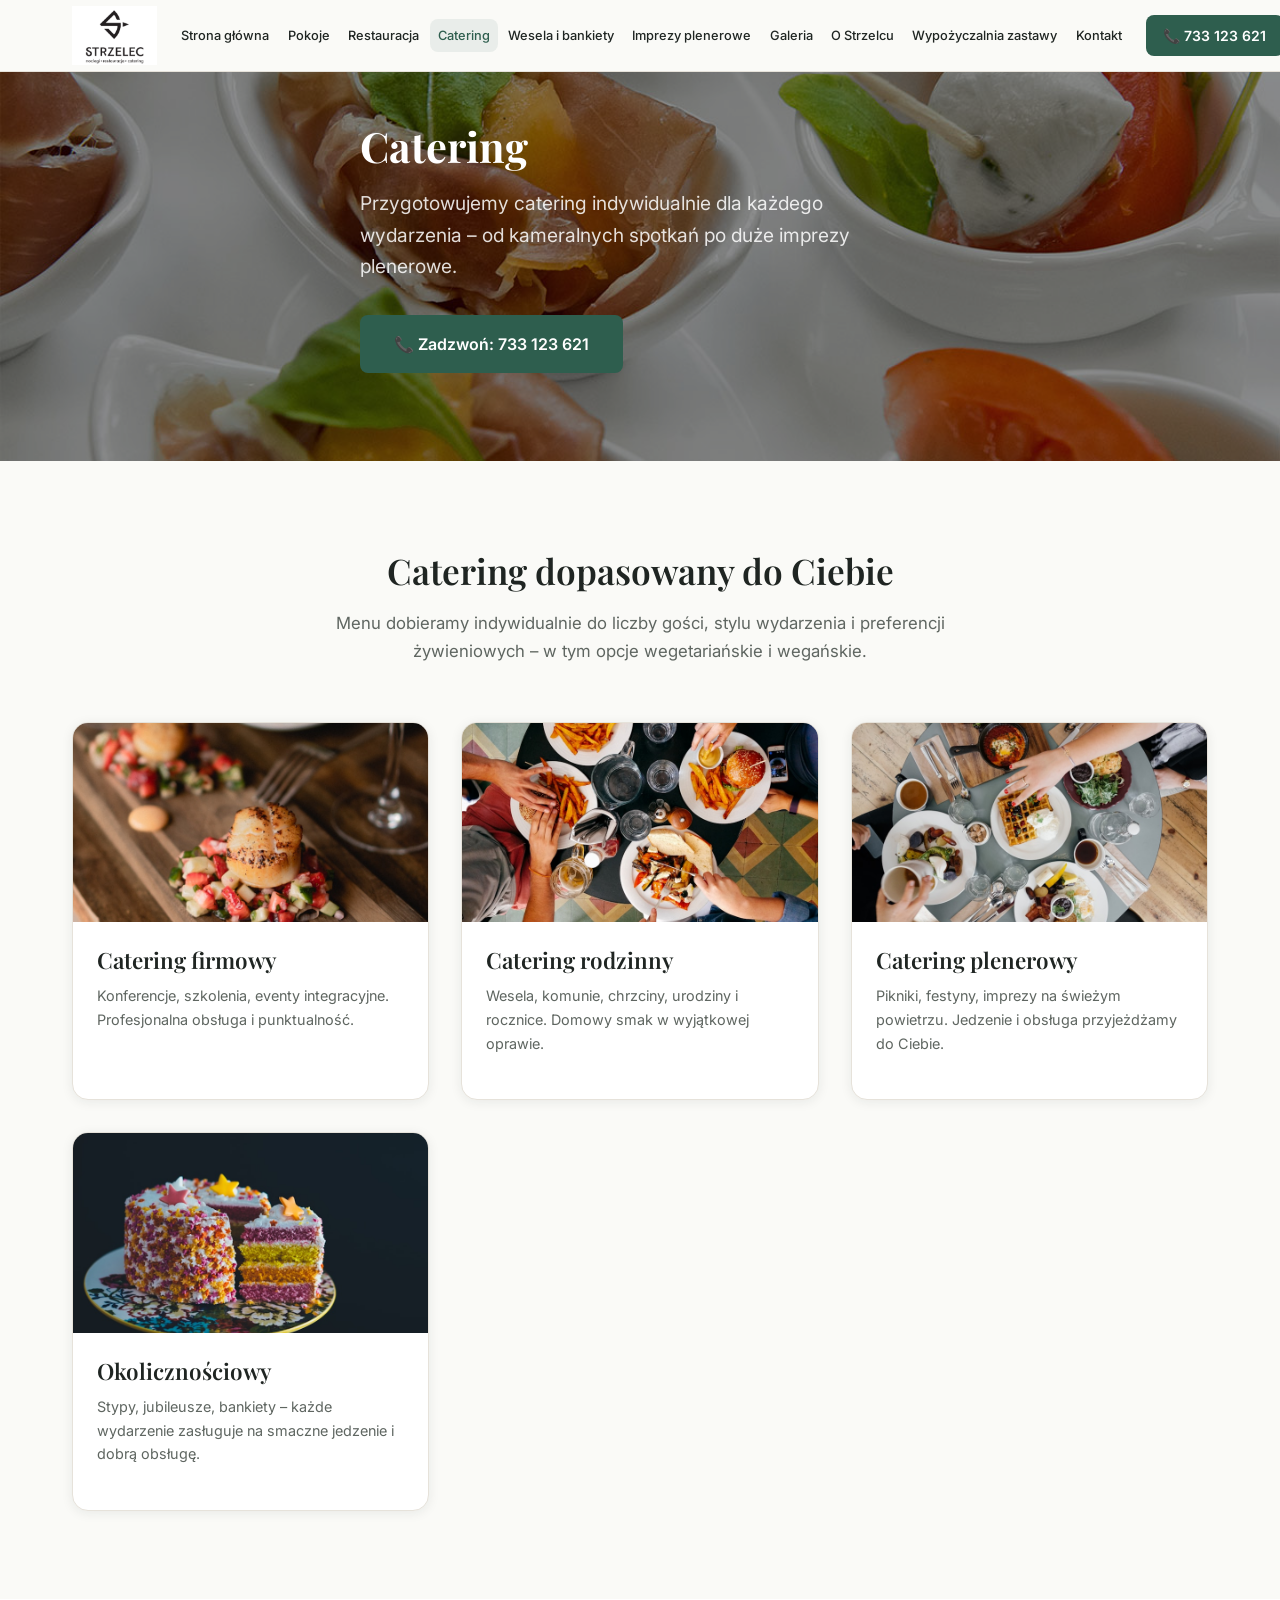
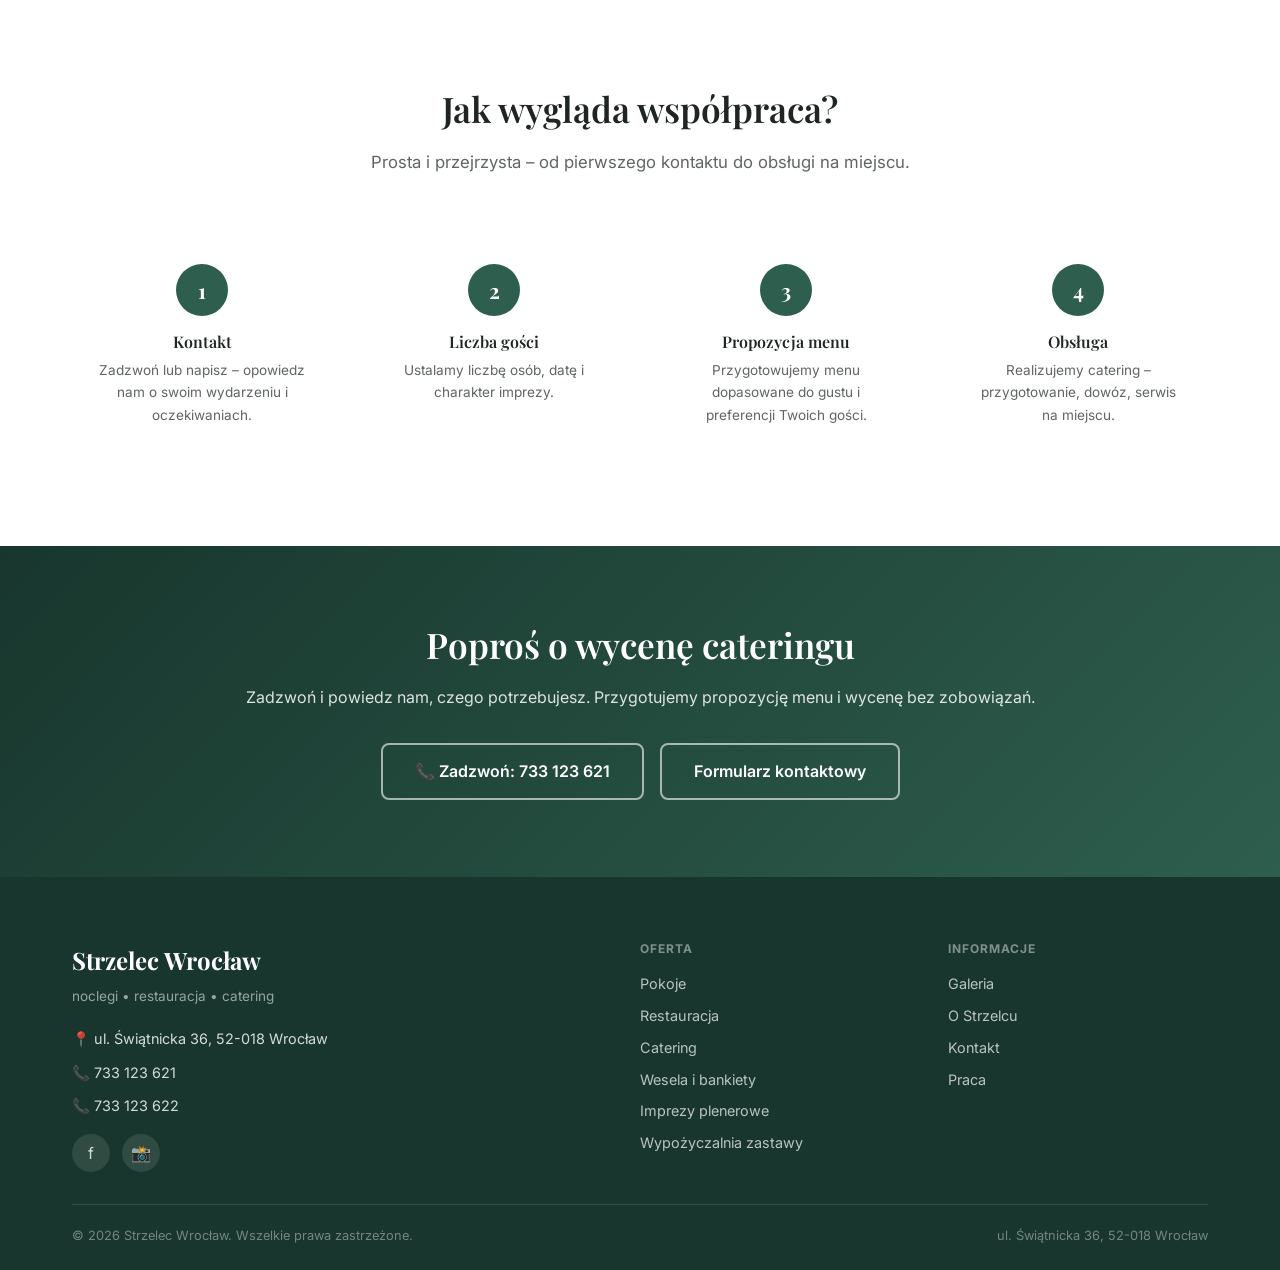
==== catering.html @ 2d3f57ff "Poprawki UI: nawigacja, mapa, treść - Dodano zakładkę Wypożyczalnia zastawy do nawigacji (desktop + " ====
<!DOCTYPE html>
<html lang="pl">
<head>
  <meta charset="UTF-8">
  <meta name="viewport" content="width=device-width, initial-scale=1.0">
  <title>Catering Wrocław | Strzelec</title>
  <meta name="description" content="Catering Strzelec Wrocław – indywidualne menu dla firm, rodzin, wesel, komunii i imprez plenerowych. Opcje wegetariańskie. Zadzwoń i poproś o wycenę.">
  <!-- <link rel="canonical" href="https://strzelecwroclaw.pl/catering.html"> -->
  <meta property="og:title" content="Catering Wrocław | Strzelec">
  <meta property="og:description" content="Catering dopasowany do Twojego wydarzenia. Firmy, rodziny, wesela, imprezy plenerowe. Strzelec Wrocław.">
  <meta property="og:image" content="assets/img/catering/catering-glowny.jpg">
  <meta property="og:type" content="website">
  <link rel="stylesheet" href="assets/css/style.css">
</head>
<body>
  <a class="skip-link" href="#main-content">Przejdź do treści</a>

  <!-- HEADER START -->
  <header class="site-header">
    <div class="header-inner">
      <a href="index.html" class="header-logo" aria-label="Strzelec Wrocław – strona główna"><img src="assets/img/logo.png" class="logo-img" alt="Logo Strzelec Wrocław" width="48" height="34"></a>
      <nav class="site-nav" aria-label="Główna nawigacja">
        <a href="index.html">Strona główna</a>
        <a href="pokoje.html">Pokoje</a>
        <a href="restauracja.html">Restauracja</a>
        <a href="catering.html">Catering</a>
        <a href="wesela-i-bankiety.html">Wesela i bankiety</a>
        <a href="imprezy-plenerowe.html">Imprezy plenerowe</a>
        <a href="galeria.html">Galeria</a>
        <a href="o-strzelcu.html">O Strzelcu</a>
        <a href="zastawa.html">Wypożyczalnia zastawy</a>
        <a href="kontakt.html">Kontakt</a>
      </nav>
      <a href="tel:+48733123621" class="header-cta desktop-only" aria-label="Zadzwoń pod numer 733 123 621">📞 733 123 621</a>
      <button class="hamburger" aria-expanded="false" aria-label="Otwórz menu" aria-controls="mobile-nav">
        <span></span><span></span><span></span>
      </button>
    </div>
  </header>
  <nav class="mobile-nav" id="mobile-nav" aria-label="Menu mobilne">
    <a href="index.html">Strona główna</a>
    <a href="pokoje.html">Pokoje</a>
    <a href="restauracja.html">Restauracja</a>
    <a href="catering.html">Catering</a>
    <a href="wesela-i-bankiety.html">Wesela i bankiety</a>
    <a href="imprezy-plenerowe.html">Imprezy plenerowe</a>
    <a href="galeria.html">Galeria</a>
    <a href="o-strzelcu.html">O Strzelcu</a>
    <a href="zastawa.html">Wypożyczalnia zastawy</a>
    <a href="kontakt.html">Kontakt</a>
    <a href="tel:+48733123621" class="header-cta">📞 Zadzwoń: 733 123 621</a>
  </nav>
  <!-- HEADER END -->

  <main id="main-content">

    <!-- HERO -->
    <section class="hero hero--sub" aria-label="Catering – baner">
      <div class="hero-bg" style="background-image:url('assets/img/catering/catering-glowny.jpg')" role="img" aria-label="Catering Strzelec Wrocław"></div>
      <div class="container">
        <div class="hero-content">
          <h1>Catering</h1>
          <p>Przygotowujemy catering indywidualnie dla każdego wydarzenia – od kameralnych spotkań po duże imprezy plenerowe.</p>
          <div class="hero-cta">
            <a href="tel:+48733123621" class="btn btn--primary btn--lg">📞 Zadzwoń: 733 123 621</a>
          </div>
        </div>
      </div>
    </section>

    <!-- OPIS -->
    <section class="section" aria-labelledby="catering-heading">
      <div class="container">
        <div class="section-header">
          <h2 id="catering-heading">Catering dopasowany do Ciebie</h2>
          <p>Menu dobieramy indywidualnie do liczby gości, stylu wydarzenia i preferencji żywieniowych – w tym opcje wegetariańskie i wegańskie.</p>
        </div>
        <div class="cards">
          <article class="card">
            <div class="card-img">
              <img src="assets/img/catering/catering-firmowy.jpg" alt="Catering firmowy Strzelec Wrocław" loading="lazy">
            </div>
            <div class="card-body">
              <h3>Catering firmowy</h3>
              <p>Konferencje, szkolenia, eventy integracyjne. Profesjonalna obsługa i punktualność.</p>
            </div>
          </article>
          <article class="card">
            <div class="card-img">
              <img src="assets/img/catering/catering-rodzinny.jpg" alt="Catering na przyjęcia rodzinne" loading="lazy">
            </div>
            <div class="card-body">
              <h3>Catering rodzinny</h3>
              <p>Wesela, komunie, chrzciny, urodziny i rocznice. Domowy smak w wyjątkowej oprawie.</p>
            </div>
          </article>
          <article class="card">
            <div class="card-img">
              <img src="assets/img/catering/catering-plenerowy.jpg" alt="Catering plenerowy Strzelec" loading="lazy">
            </div>
            <div class="card-body">
              <h3>Catering plenerowy</h3>
              <p>Pikniki, festyny, imprezy na świeżym powietrzu. Jedzenie i obsługa przyjeżdżamy do Ciebie.</p>
            </div>
          </article>
          <article class="card">
            <div class="card-img">
              <img src="assets/img/catering/catering-okolicznosciowy.jpg" alt="Catering okolicznościowy Strzelec" loading="lazy">
            </div>
            <div class="card-body">
              <h3>Okolicznościowy</h3>
              <p>Stypy, jubileusze, bankiety – każde wydarzenie zasługuje na smaczne jedzenie i dobrą obsługę.</p>
            </div>
          </article>
        </div>
      </div>
    </section>

    <!-- PROCES -->
    <section class="section section--alt" aria-labelledby="proces-heading">
      <div class="container">
        <div class="section-header">
          <h2 id="proces-heading">Jak wygląda współpraca?</h2>
          <p>Prosta i przejrzysta – od pierwszego kontaktu do obsługi na miejscu.</p>
        </div>
        <div class="steps">
          <div class="step">
            <div class="step-num" aria-hidden="true">1</div>
            <h3>Kontakt</h3>
            <p>Zadzwoń lub napisz – opowiedz nam o swoim wydarzeniu i oczekiwaniach.</p>
          </div>
          <div class="step">
            <div class="step-num" aria-hidden="true">2</div>
            <h3>Liczba gości</h3>
            <p>Ustalamy liczbę osób, datę i charakter imprezy.</p>
          </div>
          <div class="step">
            <div class="step-num" aria-hidden="true">3</div>
            <h3>Propozycja menu</h3>
            <p>Przygotowujemy menu dopasowane do gustu i preferencji Twoich gości.</p>
          </div>
          <div class="step">
            <div class="step-num" aria-hidden="true">4</div>
            <h3>Obsługa</h3>
            <p>Realizujemy catering – przygotowanie, dowóz, serwis na miejscu.</p>
          </div>
        </div>
      </div>
    </section>

    <!-- CTA -->
    <section class="cta-section" aria-labelledby="catering-cta-heading">
      <div class="container">
        <h2 id="catering-cta-heading">Poproś o wycenę cateringu</h2>
        <p>Zadzwoń i powiedz nam, czego potrzebujesz. Przygotujemy propozycję menu i wycenę bez zobowiązań.</p>
        <div class="cta-buttons">
          <a href="tel:+48733123621" class="btn btn--outline btn--lg">📞 Zadzwoń: 733 123 621</a>
          <a href="kontakt.html" class="btn btn--outline btn--lg">Formularz kontaktowy</a>
        </div>
      </div>
    </section>

  </main>

  <!-- FOOTER START -->
  <footer class="site-footer">
    <div class="container">
      <div class="footer-grid">
        <div class="footer-brand">
          <div class="footer-name">Strzelec Wrocław</div>
          <div class="footer-tagline">noclegi • restauracja • catering</div>
          <div class="footer-contact">
            <a href="https://www.google.com/maps/dir/?api=1&destination=ul.+%C5%9Awi%C4%85tnicka+36+Wroc%C5%82aw" target="_blank" rel="noopener">📍 ul. Świątnicka 36, 52-018 Wrocław</a>
            <a href="tel:+48733123621">📞 733 123 621</a>
            <a href="tel:+48733123622">📞 733 123 622</a>
          </div>
          <div class="footer-social">
            <a href="#" aria-label="Facebook Strzelec Wrocław" title="Facebook">f</a>
            <a href="#" aria-label="Instagram Strzelec Wrocław" title="Instagram">📸</a>
          </div>
        </div>
        <div class="footer-col">
          <h4>Oferta</h4>
          <nav class="footer-links" aria-label="Linki do podstron">
            <a href="pokoje.html">Pokoje</a>
            <a href="restauracja.html">Restauracja</a>
            <a href="catering.html">Catering</a>
            <a href="wesela-i-bankiety.html">Wesela i bankiety</a>
            <a href="imprezy-plenerowe.html">Imprezy plenerowe</a>
            <a href="zastawa.html">Wypożyczalnia zastawy</a>
          </nav>
        </div>
        <div class="footer-col">
          <h4>Informacje</h4>
          <nav class="footer-links" aria-label="Linki informacyjne">
            <a href="galeria.html">Galeria</a>
            <a href="o-strzelcu.html">O Strzelcu</a>
            <a href="kontakt.html">Kontakt</a>
            <a href="praca.html">Praca</a>
          </nav>
        </div>
      </div>
      <div class="footer-bottom">
        <span>© <span class="copyright-year">2026</span> Strzelec Wrocław. Wszelkie prawa zastrzeżone.</span>
        <span>ul. Świątnicka 36, 52-018 Wrocław</span>
      </div>
    </div>
  </footer>
  <!-- FOOTER END -->

  <script src="assets/js/main.js"></script>
</body>
</html>
---- assets/css/style.css ----
/* ==============================================
   Strzelec Wrocław – Główny arkusz stylów
   ============================================== */

/* --- Google Fonts --- */
@import url('https://fonts.googleapis.com/css2?family=Inter:wght@400;500;600;700&family=Playfair+Display:wght@400;600;700&display=swap');

/* --- Zmienne CSS (Design Tokens) --- */
:root {
  --color-bg:          #FAFAF7;
  --color-text:        #1F2522;
  --color-muted:       #5F6661;
  --color-accent:      #2E5E4E;
  --color-accent-dark: #18362D;
  --color-card:        #FFFFFF;
  --color-border:      #E6E2DA;
  --color-hero-overlay: rgba(18, 42, 33, 0.52);

  --font-body:    'Inter', system-ui, -apple-system, sans-serif;
  --font-display: 'Playfair Display', Georgia, serif;

  --radius:   8px;
  --radius-lg: 16px;
  --shadow:   0 2px 12px rgba(31, 37, 34, 0.08);
  --shadow-lg: 0 8px 32px rgba(31, 37, 34, 0.14);
  --transition: 0.22s ease;

  --header-h: 72px;
  --max-w:    1200px;
  --gap:      clamp(1rem, 3vw, 2rem);
}

/* --- Reset --- */
*, *::before, *::after { box-sizing: border-box; margin: 0; padding: 0; }
html { scroll-behavior: smooth; -webkit-text-size-adjust: 100%; }
body {
  font-family: var(--font-body);
  font-size: 1rem;
  line-height: 1.65;
  color: var(--color-text);
  background: var(--color-bg);
  min-height: 100vh;
}
img { max-width: 100%; height: auto; display: block; }
a { color: inherit; text-decoration: none; }
ul { list-style: none; }
button { font-family: inherit; cursor: pointer; }
input, textarea, select { font-family: inherit; }

/* --- Typografia --- */
h1, h2, h3, h4 {
  font-family: var(--font-display);
  line-height: 1.25;
  color: var(--color-text);
}
h1 { font-size: clamp(2rem, 5vw, 3.2rem); font-weight: 700; }
h2 { font-size: clamp(1.5rem, 3vw, 2.2rem); font-weight: 600; margin-bottom: 0.5em; }
h3 { font-size: clamp(1.1rem, 2vw, 1.4rem); font-weight: 600; }
p  { color: var(--color-muted); }
strong { color: var(--color-text); font-weight: 600; }

/* --- Layout helpers --- */
.container {
  max-width: var(--max-w);
  margin-inline: auto;
  padding-inline: clamp(1rem, 4vw, 2rem);
}
.section {
  padding-block: clamp(3rem, 7vw, 5.5rem);
}
.section--alt { background: var(--color-card); }

.section-header {
  text-align: center;
  max-width: 680px;
  margin-inline: auto;
  margin-bottom: clamp(2rem, 5vw, 3.5rem);
}
.section-header p { margin-top: 0.75rem; font-size: 1.05rem; }

/* --- Grid system --- */
.grid { display: grid; gap: var(--gap); }
.grid--2 { grid-template-columns: repeat(2, 1fr); }
.grid--3 { grid-template-columns: repeat(3, 1fr); }
.grid--4 { grid-template-columns: repeat(4, 1fr); }
.grid--auto { grid-template-columns: repeat(auto-fit, minmax(280px, 1fr)); }

/* ==============================================
   HEADER
   ============================================== */
/* HEADER START */
.site-header {
  position: sticky;
  top: 0;
  z-index: 1000;
  height: var(--header-h);
  background: rgba(250, 250, 247, 0.95);
  backdrop-filter: blur(8px);
  border-bottom: 1px solid var(--color-border);
  display: flex;
  align-items: center;
}
.header-inner {
  display: flex;
  align-items: center;
  justify-content: space-between;
  width: 100%;
  max-width: var(--max-w);
  margin-inline: auto;
  padding-inline: clamp(1rem, 4vw, 2rem);
  gap: 1rem;
}
.header-logo {
  display: flex;
  align-items: center;
  gap: 0.75rem;
  line-height: 1.15;
  flex-shrink: 0;
}
.header-logo img.logo-img {
  width: auto;
  height: 60px;
  max-width: 100px;
  object-fit: contain;
  flex-shrink: 0;
}
.header-logo-text {
  display: flex;
  flex-direction: column;
}
.header-logo .logo-name {
  font-family: var(--font-display);
  font-size: 1.15rem;
  font-weight: 700;
  color: var(--color-accent-dark);
}
.header-logo .logo-sub {
  font-size: 0.65rem;
  color: var(--color-muted);
  letter-spacing: 0.04em;
  text-transform: uppercase;
}

.site-nav { display: flex; align-items: center; gap: 0.15rem; flex-wrap: nowrap; }
.site-nav a {
  font-size: 0.8rem;
  font-weight: 500;
  padding: 0.4rem 0.5rem;
  border-radius: var(--radius);
  color: var(--color-text);
  transition: color var(--transition), background var(--transition);
  white-space: nowrap;
}
.site-nav a:hover,
.site-nav a.active {
  color: var(--color-accent);
  background: rgba(46, 94, 78, 0.08);
}
.site-nav a:focus-visible {
  outline: 2px solid var(--color-accent);
  outline-offset: 2px;
}

.header-cta {
  display: inline-flex;
  align-items: center;
  gap: 0.4rem;
  background: var(--color-accent);
  color: #fff !important;
  font-size: 0.875rem;
  font-weight: 600;
  padding: 0.55rem 1.1rem;
  border-radius: var(--radius);
  transition: background var(--transition);
  white-space: nowrap;
  flex-shrink: 0;
}
.header-cta:hover { background: var(--color-accent-dark); }
.header-cta:focus-visible {
  outline: 2px solid var(--color-accent);
  outline-offset: 3px;
}

/* Hamburger */
.hamburger {
  display: none;
  flex-direction: column;
  justify-content: center;
  gap: 5px;
  width: 40px;
  height: 40px;
  background: none;
  border: none;
  padding: 8px;
  border-radius: var(--radius);
  cursor: pointer;
  transition: background var(--transition);
}
.hamburger:hover { background: rgba(46, 94, 78, 0.08); }
.hamburger:focus-visible { outline: 2px solid var(--color-accent); outline-offset: 2px; }
.hamburger span {
  display: block;
  width: 100%;
  height: 2px;
  background: var(--color-text);
  border-radius: 2px;
  transition: transform var(--transition), opacity var(--transition);
}
.hamburger[aria-expanded="true"] span:nth-child(1) { transform: translateY(7px) rotate(45deg); }
.hamburger[aria-expanded="true"] span:nth-child(2) { opacity: 0; }
.hamburger[aria-expanded="true"] span:nth-child(3) { transform: translateY(-7px) rotate(-45deg); }

/* Mobile nav */
.mobile-nav {
  display: none;
  position: fixed;
  top: var(--header-h);
  left: 0; right: 0;
  background: var(--color-bg);
  border-bottom: 1px solid var(--color-border);
  padding: 1rem clamp(1rem, 4vw, 2rem) 1.5rem;
  z-index: 999;
  box-shadow: var(--shadow-lg);
}
.mobile-nav.is-open { display: block; }
.mobile-nav a {
  display: block;
  padding: 0.7rem 0.5rem;
  font-size: 1rem;
  font-weight: 500;
  border-bottom: 1px solid var(--color-border);
  color: var(--color-text);
  transition: color var(--transition);
}
.mobile-nav a:last-child { border-bottom: none; }
.mobile-nav a:hover,
.mobile-nav a.active { color: var(--color-accent); }
.mobile-nav .header-cta {
  display: flex;
  justify-content: center;
  margin-top: 1rem;
  border-bottom: none !important;
  width: 100%;
}
/* HEADER END */

/* ==============================================
   HERO
   ============================================== */
.hero {
  position: relative;
  min-height: 85vh;
  display: flex;
  align-items: center;
  overflow: hidden;
  background: var(--color-accent-dark);
}
.hero-bg {
  position: absolute;
  inset: 0;
  background-size: cover;
  background-position: center;
  background-repeat: no-repeat;
  filter: brightness(0.55);
  transition: transform 8s ease;
}
.hero-placeholder {
  position: absolute;
  inset: 0;
  background: linear-gradient(135deg, var(--color-accent-dark) 0%, #2a6b5a 60%, var(--color-accent) 100%);
}
.hero-content {
  position: relative;
  z-index: 2;
  color: #fff;
  max-width: 720px;
  padding-block: 3rem;
}
.hero-content h1 { color: #fff; margin-bottom: 1rem; }
.hero-content p {
  color: rgba(255,255,255,0.85);
  font-size: clamp(1rem, 2vw, 1.2rem);
  margin-bottom: 2rem;
  max-width: 560px;
}
.hero-cta {
  display: flex;
  flex-wrap: wrap;
  gap: 0.75rem;
  margin-bottom: 2.5rem;
}

/* Hero subpage – smaller */
.hero--sub { min-height: 42vh; }
.hero--sub .hero-content { max-width: 560px; }
.hero--sub h1 { font-size: clamp(1.6rem, 4vw, 2.6rem); }

/* Wyróżniki hero */
.hero-badges {
  display: flex;
  flex-wrap: wrap;
  gap: 0.6rem;
}
.hero-badge {
  display: inline-flex;
  align-items: center;
  gap: 0.4rem;
  background: rgba(255,255,255,0.15);
  border: 1px solid rgba(255,255,255,0.3);
  color: #fff;
  font-size: 0.8rem;
  font-weight: 500;
  padding: 0.35rem 0.75rem;
  border-radius: 100px;
  backdrop-filter: blur(4px);
}

/* ==============================================
   BUTTONS
   ============================================== */
.btn {
  display: inline-flex;
  align-items: center;
  gap: 0.4rem;
  font-weight: 600;
  font-size: 0.95rem;
  padding: 0.7rem 1.5rem;
  border-radius: var(--radius);
  border: 2px solid transparent;
  transition: background var(--transition), color var(--transition), border-color var(--transition), transform var(--transition);
  cursor: pointer;
  text-align: center;
  white-space: nowrap;
}
.btn:focus-visible { outline: 2px solid var(--color-accent); outline-offset: 3px; }
.btn:active { transform: translateY(1px); }

.btn--primary {
  background: var(--color-accent);
  color: #fff;
}
.btn--primary:hover { background: var(--color-accent-dark); }

.btn--outline {
  background: transparent;
  color: #fff;
  border-color: rgba(255,255,255,0.6);
}
.btn--outline:hover { background: rgba(255,255,255,0.12); border-color: #fff; }

.btn--outline-dark {
  background: transparent;
  color: var(--color-accent);
  border-color: var(--color-accent);
}
.btn--outline-dark:hover { background: var(--color-accent); color: #fff; }

.btn--lg { padding: 0.85rem 2rem; font-size: 1rem; }
.btn--full { width: 100%; justify-content: center; }

/* ==============================================
   KARTY USŁUG
   ============================================== */
.cards { display: grid; gap: var(--gap); grid-template-columns: repeat(auto-fit, minmax(280px, 1fr)); }

.card {
  background: var(--color-card);
  border: 1px solid var(--color-border);
  border-radius: var(--radius-lg);
  overflow: hidden;
  box-shadow: var(--shadow);
  transition: transform var(--transition), box-shadow var(--transition);
  display: flex;
  flex-direction: column;
}
.card:hover { transform: translateY(-4px); box-shadow: var(--shadow-lg); }

.card-img {
  aspect-ratio: 16/9;
  overflow: hidden;
  background: var(--color-border);
}
.card-img img { width: 100%; height: 100%; object-fit: cover; transition: transform 0.4s ease; }
.card:hover .card-img img { transform: scale(1.04); }
.card-img-placeholder {
  width: 100%;
  aspect-ratio: 16/9;
  background: linear-gradient(135deg, var(--color-border) 0%, #d4cfc5 100%);
  display: flex;
  align-items: center;
  justify-content: center;
  color: var(--color-muted);
  font-size: 0.8rem;
}

.card-body { padding: 1.5rem; flex: 1; display: flex; flex-direction: column; }
.card-body h3 { margin-bottom: 0.6rem; }
.card-body p { font-size: 0.9rem; flex: 1; margin-bottom: 1.25rem; }
.card-body .btn { align-self: flex-start; }

/* ==============================================
   FEATURES / WYRÓŻNIKI
   ============================================== */
.features { display: grid; gap: var(--gap); grid-template-columns: repeat(auto-fit, minmax(200px, 1fr)); }
.feature {
  text-align: center;
  padding: 2rem 1.5rem;
  background: var(--color-card);
  border: 1px solid var(--color-border);
  border-radius: var(--radius-lg);
}
.feature-icon {
  width: 56px; height: 56px;
  background: rgba(46, 94, 78, 0.1);
  border-radius: 50%;
  display: flex; align-items: center; justify-content: center;
  margin: 0 auto 1rem;
  font-size: 1.5rem;
}
.feature h3 { font-size: 1rem; margin-bottom: 0.4rem; }
.feature p { font-size: 0.85rem; }

/* ==============================================
   SEKCJA CTA
   ============================================== */
.cta-section {
  background: linear-gradient(135deg, var(--color-accent-dark) 0%, var(--color-accent) 100%);
  color: #fff;
  text-align: center;
  padding-block: clamp(3rem, 6vw, 5rem);
}
.cta-section h2, .cta-section p { color: #fff; }
.cta-section p { opacity: 0.85; margin-bottom: 2rem; }
.cta-section .cta-buttons { display: flex; gap: 1rem; justify-content: center; flex-wrap: wrap; }

/* ==============================================
   KONTAKTOWA sekcja w index
   ============================================== */
.contact-block {
  display: grid;
  grid-template-columns: 1fr 1fr;
  gap: var(--gap);
  align-items: start;
}
.contact-info { display: flex; flex-direction: column; gap: 1.5rem; }
.contact-info-row {
  display: flex;
  align-items: flex-start;
  gap: 1rem;
}
.contact-info-row .ci-icon {
  width: 44px; height: 44px;
  background: rgba(46, 94, 78, 0.1);
  border-radius: 50%;
  display: flex; align-items: center; justify-content: center;
  font-size: 1.2rem;
  flex-shrink: 0;
}
.contact-info-row h4 { font-family: var(--font-body); font-size: 0.8rem; font-weight: 600; text-transform: uppercase; letter-spacing: 0.06em; color: var(--color-muted); margin-bottom: 0.2rem; }
.contact-info-row p { font-size: 1rem; color: var(--color-text); }
.contact-info-row a { color: var(--color-accent); font-weight: 600; }
.contact-info-row a:hover { color: var(--color-accent-dark); }

.map-placeholder {
  aspect-ratio: 4/3;
  background: var(--color-border);
  border-radius: var(--radius-lg);
  overflow: hidden;
  border: 1px solid var(--color-border);
  display: flex;
  align-items: center;
  justify-content: center;
  flex-direction: column;
  gap: 0.75rem;
  color: var(--color-muted);
  font-size: 0.9rem;
  text-align: center;
  padding: 2rem;
}
.map-placeholder iframe { width: 100%; height: 100%; border: none; display: block; }

/* ==============================================
   POKOJE – karty i porównanie
   ============================================== */
.room-cards { display: grid; gap: var(--gap); grid-template-columns: repeat(auto-fit, minmax(260px, 1fr)); }

.compare-grid {
  display: grid;
  grid-template-columns: 1fr 1fr;
  gap: var(--gap);
}
.compare-col {
  background: var(--color-card);
  border: 1px solid var(--color-border);
  border-radius: var(--radius-lg);
  padding: 2rem;
}
.compare-col.featured { border-color: var(--color-accent); }
.compare-col h3 { font-size: 1.3rem; margin-bottom: 0.3rem; }
.compare-col .tag {
  display: inline-block;
  background: rgba(46, 94, 78, 0.12);
  color: var(--color-accent);
  font-size: 0.75rem;
  font-weight: 600;
  padding: 0.2rem 0.6rem;
  border-radius: 100px;
  margin-bottom: 1rem;
}
.compare-col ul { display: flex; flex-direction: column; gap: 0.6rem; margin-top: 1rem; }
.compare-col li { display: flex; align-items: center; gap: 0.6rem; font-size: 0.9rem; color: var(--color-muted); }
.compare-col li::before { content: '✓'; color: var(--color-accent); font-weight: 700; flex-shrink: 0; }

/* Udogodnienia */
.amenities { display: grid; grid-template-columns: repeat(auto-fit, minmax(150px, 1fr)); gap: 1rem; }
.amenity {
  display: flex; align-items: center; gap: 0.75rem;
  background: var(--color-card);
  border: 1px solid var(--color-border);
  border-radius: var(--radius);
  padding: 1rem 1.25rem;
  font-size: 0.9rem; font-weight: 500;
}
.amenity span.icon { font-size: 1.3rem; }

/* ==============================================
   PROCES WSPÓŁPRACY
   ============================================== */
.steps { display: grid; gap: var(--gap); grid-template-columns: repeat(auto-fit, minmax(200px, 1fr)); }
.step {
  text-align: center;
  padding: 2rem 1.5rem;
  position: relative;
}
.step-num {
  width: 52px; height: 52px;
  background: var(--color-accent);
  color: #fff;
  border-radius: 50%;
  display: flex; align-items: center; justify-content: center;
  font-family: var(--font-display);
  font-size: 1.3rem; font-weight: 700;
  margin: 0 auto 1rem;
}
.step h3 { font-size: 1rem; margin-bottom: 0.4rem; }
.step p { font-size: 0.85rem; }

/* ==============================================
   RODZAJE WYDARZEŃ (badges/pills)
   ============================================== */
.event-types {
  display: flex;
  flex-wrap: wrap;
  gap: 0.6rem;
  justify-content: center;
}
.event-type-badge {
  background: var(--color-card);
  border: 1px solid var(--color-border);
  color: var(--color-text);
  font-size: 0.9rem;
  font-weight: 500;
  padding: 0.5rem 1rem;
  border-radius: 100px;
  transition: background var(--transition), color var(--transition), border-color var(--transition);
}
.event-type-badge:hover {
  background: var(--color-accent);
  color: #fff;
  border-color: var(--color-accent);
}

/* ==============================================
   GALERIA
   ============================================== */
.gallery-filters {
  display: flex;
  flex-wrap: wrap;
  gap: 0.5rem;
  justify-content: center;
  margin-bottom: 2rem;
}
.gallery-filter-btn {
  background: var(--color-card);
  border: 1px solid var(--color-border);
  color: var(--color-text);
  font-size: 0.875rem;
  font-weight: 500;
  padding: 0.45rem 1rem;
  border-radius: 100px;
  transition: background var(--transition), color var(--transition), border-color var(--transition);
  cursor: pointer;
}
.gallery-filter-btn:hover,
.gallery-filter-btn.active {
  background: var(--color-accent);
  color: #fff;
  border-color: var(--color-accent);
}
.gallery-filter-btn:focus-visible { outline: 2px solid var(--color-accent); outline-offset: 2px; }

.gallery-grid {
  display: grid;
  grid-template-columns: repeat(auto-fill, minmax(260px, 1fr));
  gap: 0.75rem;
}
.gallery-item {
  border-radius: var(--radius);
  overflow: hidden;
  cursor: pointer;
  aspect-ratio: 4/3;
  background: var(--color-border);
  transition: opacity var(--transition), transform var(--transition);
}
.gallery-item img {
  width: 100%; height: 100%;
  object-fit: cover;
  transition: transform 0.35s ease;
}
.gallery-item:hover img { transform: scale(1.06); }
.gallery-item.hidden { display: none; }
.gallery-item-placeholder {
  width: 100%; height: 100%;
  background: linear-gradient(135deg, var(--color-border) 0%, #d4cfc5 100%);
  display: flex; align-items: center; justify-content: center;
  color: var(--color-muted); font-size: 0.8rem; text-align: center; padding: 1rem;
}

/* Lightbox */
.lightbox {
  display: none;
  position: fixed;
  inset: 0;
  background: rgba(10,15,12,0.93);
  z-index: 9999;
  align-items: center;
  justify-content: center;
  padding: 1rem;
}
.lightbox.is-open { display: flex; }
.lightbox-img {
  max-width: 90vw;
  max-height: 86vh;
  border-radius: var(--radius);
  object-fit: contain;
  box-shadow: var(--shadow-lg);
}
.lightbox-close {
  position: absolute;
  top: 1rem; right: 1rem;
  background: rgba(255,255,255,0.15);
  border: none;
  color: #fff;
  width: 44px; height: 44px;
  border-radius: 50%;
  font-size: 1.4rem;
  display: flex; align-items: center; justify-content: center;
  transition: background var(--transition);
}
.lightbox-close:hover { background: rgba(255,255,255,0.3); }
.lightbox-close:focus-visible { outline: 2px solid #fff; outline-offset: 2px; }
.lightbox-prev, .lightbox-next {
  position: absolute;
  top: 50%; transform: translateY(-50%);
  background: rgba(255,255,255,0.15);
  border: none;
  color: #fff;
  width: 48px; height: 48px;
  border-radius: 50%;
  font-size: 1.4rem;
  display: flex; align-items: center; justify-content: center;
  transition: background var(--transition);
}
.lightbox-prev { left: 1rem; }
.lightbox-next { right: 1rem; }
.lightbox-prev:hover, .lightbox-next:hover { background: rgba(255,255,255,0.3); }
.lightbox-prev:focus-visible, .lightbox-next:focus-visible { outline: 2px solid #fff; outline-offset: 2px; }

/* ==============================================
   FORMULARZ KONTAKTOWY
   ============================================== */
.contact-form {
  background: var(--color-card);
  border: 1px solid var(--color-border);
  border-radius: var(--radius-lg);
  padding: clamp(1.5rem, 4vw, 2.5rem);
  box-shadow: var(--shadow);
}
.form-group { margin-bottom: 1.25rem; }
.form-group label {
  display: block;
  font-size: 0.875rem;
  font-weight: 600;
  margin-bottom: 0.4rem;
  color: var(--color-text);
}
.form-group input,
.form-group textarea,
.form-group select {
  width: 100%;
  padding: 0.7rem 1rem;
  border: 1px solid var(--color-border);
  border-radius: var(--radius);
  background: var(--color-bg);
  color: var(--color-text);
  font-size: 0.95rem;
  transition: border-color var(--transition), box-shadow var(--transition);
}
.form-group input:focus,
.form-group textarea:focus,
.form-group select:focus {
  outline: none;
  border-color: var(--color-accent);
  box-shadow: 0 0 0 3px rgba(46, 94, 78, 0.12);
}
.form-group textarea { min-height: 120px; resize: vertical; }
.form-check {
  display: flex;
  align-items: flex-start;
  gap: 0.75rem;
  margin-bottom: 1.5rem;
}
.form-check input[type="checkbox"] {
  width: 18px; height: 18px;
  flex-shrink: 0;
  margin-top: 2px;
  accent-color: var(--color-accent);
  cursor: pointer;
}
.form-check label {
  font-size: 0.83rem;
  color: var(--color-muted);
  line-height: 1.5;
  cursor: pointer;
}

/* ==============================================
   FOOTER
   ============================================== */
/* FOOTER START */
.site-footer {
  background: var(--color-accent-dark);
  color: rgba(255,255,255,0.82);
  padding-block: clamp(2.5rem, 5vw, 4rem) 1.5rem;
}
.footer-grid {
  display: grid;
  grid-template-columns: 2fr 1fr 1fr;
  gap: clamp(1.5rem, 4vw, 3rem);
  margin-bottom: 2rem;
}
.footer-brand .footer-name {
  font-family: var(--font-display);
  font-size: 1.5rem;
  font-weight: 700;
  color: #fff;
  margin-bottom: 0.25rem;
}
.footer-brand .footer-tagline {
  font-size: 0.85rem;
  color: rgba(255,255,255,0.55);
  margin-bottom: 1.25rem;
}
.footer-contact { display: flex; flex-direction: column; gap: 0.6rem; }
.footer-contact a {
  color: rgba(255,255,255,0.82);
  font-size: 0.9rem;
  transition: color var(--transition);
  display: flex; align-items: center; gap: 0.5rem;
}
.footer-contact a:hover { color: #fff; }
.footer-contact a:focus-visible { outline: 2px solid rgba(255,255,255,0.6); outline-offset: 2px; border-radius: 3px; }

.footer-col h4 {
  font-family: var(--font-body);
  font-size: 0.75rem;
  font-weight: 700;
  text-transform: uppercase;
  letter-spacing: 0.08em;
  color: rgba(255,255,255,0.45);
  margin-bottom: 1rem;
}
.footer-links { display: flex; flex-direction: column; gap: 0.5rem; }
.footer-links a {
  font-size: 0.9rem;
  color: rgba(255,255,255,0.7);
  transition: color var(--transition);
}
.footer-links a:hover { color: #fff; }
.footer-links a:focus-visible { outline: 2px solid rgba(255,255,255,0.6); outline-offset: 2px; border-radius: 3px; }

.footer-social { display: flex; gap: 0.75rem; margin-top: 1rem; }
.footer-social a {
  width: 38px; height: 38px;
  background: rgba(255,255,255,0.1);
  border-radius: 50%;
  display: flex; align-items: center; justify-content: center;
  font-size: 1rem;
  color: rgba(255,255,255,0.8);
  transition: background var(--transition);
}
.footer-social a:hover { background: rgba(255,255,255,0.2); color: #fff; }

.footer-bottom {
  border-top: 1px solid rgba(255,255,255,0.12);
  padding-top: 1.25rem;
  display: flex;
  align-items: center;
  justify-content: space-between;
  gap: 1rem;
  font-size: 0.8rem;
  color: rgba(255,255,255,0.4);
  flex-wrap: wrap;
}
/* FOOTER END */

/* ==============================================
   STRONY – specyficzne style
   ============================================== */
/* Sekcja "Dla kogo?" */
.audience-grid {
  display: grid;
  grid-template-columns: repeat(auto-fit, minmax(180px, 1fr));
  gap: var(--gap);
}
.audience-card {
  background: var(--color-card);
  border: 1px solid var(--color-border);
  border-radius: var(--radius-lg);
  padding: 2rem 1.5rem;
  text-align: center;
  transition: border-color var(--transition), box-shadow var(--transition);
}
.audience-card:hover { border-color: var(--color-accent); box-shadow: var(--shadow); }
.audience-card .audience-icon { font-size: 2.2rem; margin-bottom: 0.75rem; }
.audience-card h3 { font-size: 1rem; margin-bottom: 0.4rem; }
.audience-card p { font-size: 0.83rem; }

/* Breadcrumb */
.breadcrumb {
  padding: 0.75rem 0;
  font-size: 0.82rem;
  color: var(--color-muted);
  display: flex; align-items: center; gap: 0.4rem;
  flex-wrap: wrap;
}
.breadcrumb a { color: var(--color-accent); }
.breadcrumb a:hover { color: var(--color-accent-dark); }
.breadcrumb span { color: var(--color-muted); }

/* Menu PDF banner */
.menu-banner {
  background: var(--color-card);
  border: 1px solid var(--color-border);
  border-radius: var(--radius-lg);
  padding: 2rem;
  display: flex;
  align-items: center;
  justify-content: space-between;
  gap: 1.5rem;
  flex-wrap: wrap;
}
.menu-banner h3 { margin-bottom: 0.3rem; }
.menu-banner p { font-size: 0.85rem; }

/* ==============================================
   RESPONSYWNOŚĆ
   ============================================== */
@media (max-width: 1024px) {
  .grid--3 { grid-template-columns: repeat(2, 1fr); }
  .grid--4 { grid-template-columns: repeat(2, 1fr); }
  .footer-grid { grid-template-columns: 1fr 1fr; }
  .footer-grid > :first-child { grid-column: 1 / -1; }
}

@media (max-width: 768px) {
  :root { --header-h: 64px; }

  /* Header mobile */
  .site-nav { display: none; }
  .header-cta.desktop-only { display: none; }
  .hamburger { display: flex; }

  /* Hero */
  .hero { min-height: 70vh; }
  .hero--sub { min-height: 35vh; }

  /* Gridy */
  .grid--2, .grid--3, .grid--4 { grid-template-columns: 1fr; }
  .compare-grid { grid-template-columns: 1fr; }
  .contact-block { grid-template-columns: 1fr; }

  /* Footer */
  .footer-grid { grid-template-columns: 1fr; }
  .footer-bottom { flex-direction: column; text-align: center; }
}

@media (max-width: 480px) {
  .hero-cta { flex-direction: column; }
  .hero-cta .btn { width: 100%; justify-content: center; }
  .cta-section .cta-buttons { flex-direction: column; align-items: center; }
}

/* ==============================================
   DOSTĘPNOŚĆ – dodatkowe
   ============================================== */
@media (prefers-reduced-motion: reduce) {
  *, *::before, *::after { transition-duration: 0.01ms !important; animation-duration: 0.01ms !important; }
  html { scroll-behavior: auto; }
}

/* Skip link */
.skip-link {
  position: absolute;
  top: -100px;
  left: 1rem;
  background: var(--color-accent);
  color: #fff;
  padding: 0.5rem 1rem;
  border-radius: var(--radius);
  font-weight: 600;
  z-index: 9999;
  transition: top 0.2s;
}
.skip-link:focus { top: 0.75rem; }

/* Utility */
.sr-only { position: absolute; width: 1px; height: 1px; padding: 0; margin: -1px; overflow: hidden; clip: rect(0,0,0,0); white-space: nowrap; border-width: 0; }
.text-center { text-align: center; }
.text-muted { color: var(--color-muted); }
.mt-1 { margin-top: 0.5rem; }
.mt-2 { margin-top: 1rem; }
.mt-3 { margin-top: 1.5rem; }
.mb-1 { margin-bottom: 0.5rem; }
.mb-2 { margin-bottom: 1rem; }
.mb-3 { margin-bottom: 1.5rem; }
.price-note {
  font-style: italic;
  color: var(--color-muted);
  font-size: 0.85rem;
  padding: 0.75rem 1rem;
  background: rgba(46, 94, 78, 0.06);
  border-radius: var(--radius);
  border-left: 3px solid var(--color-accent);
}
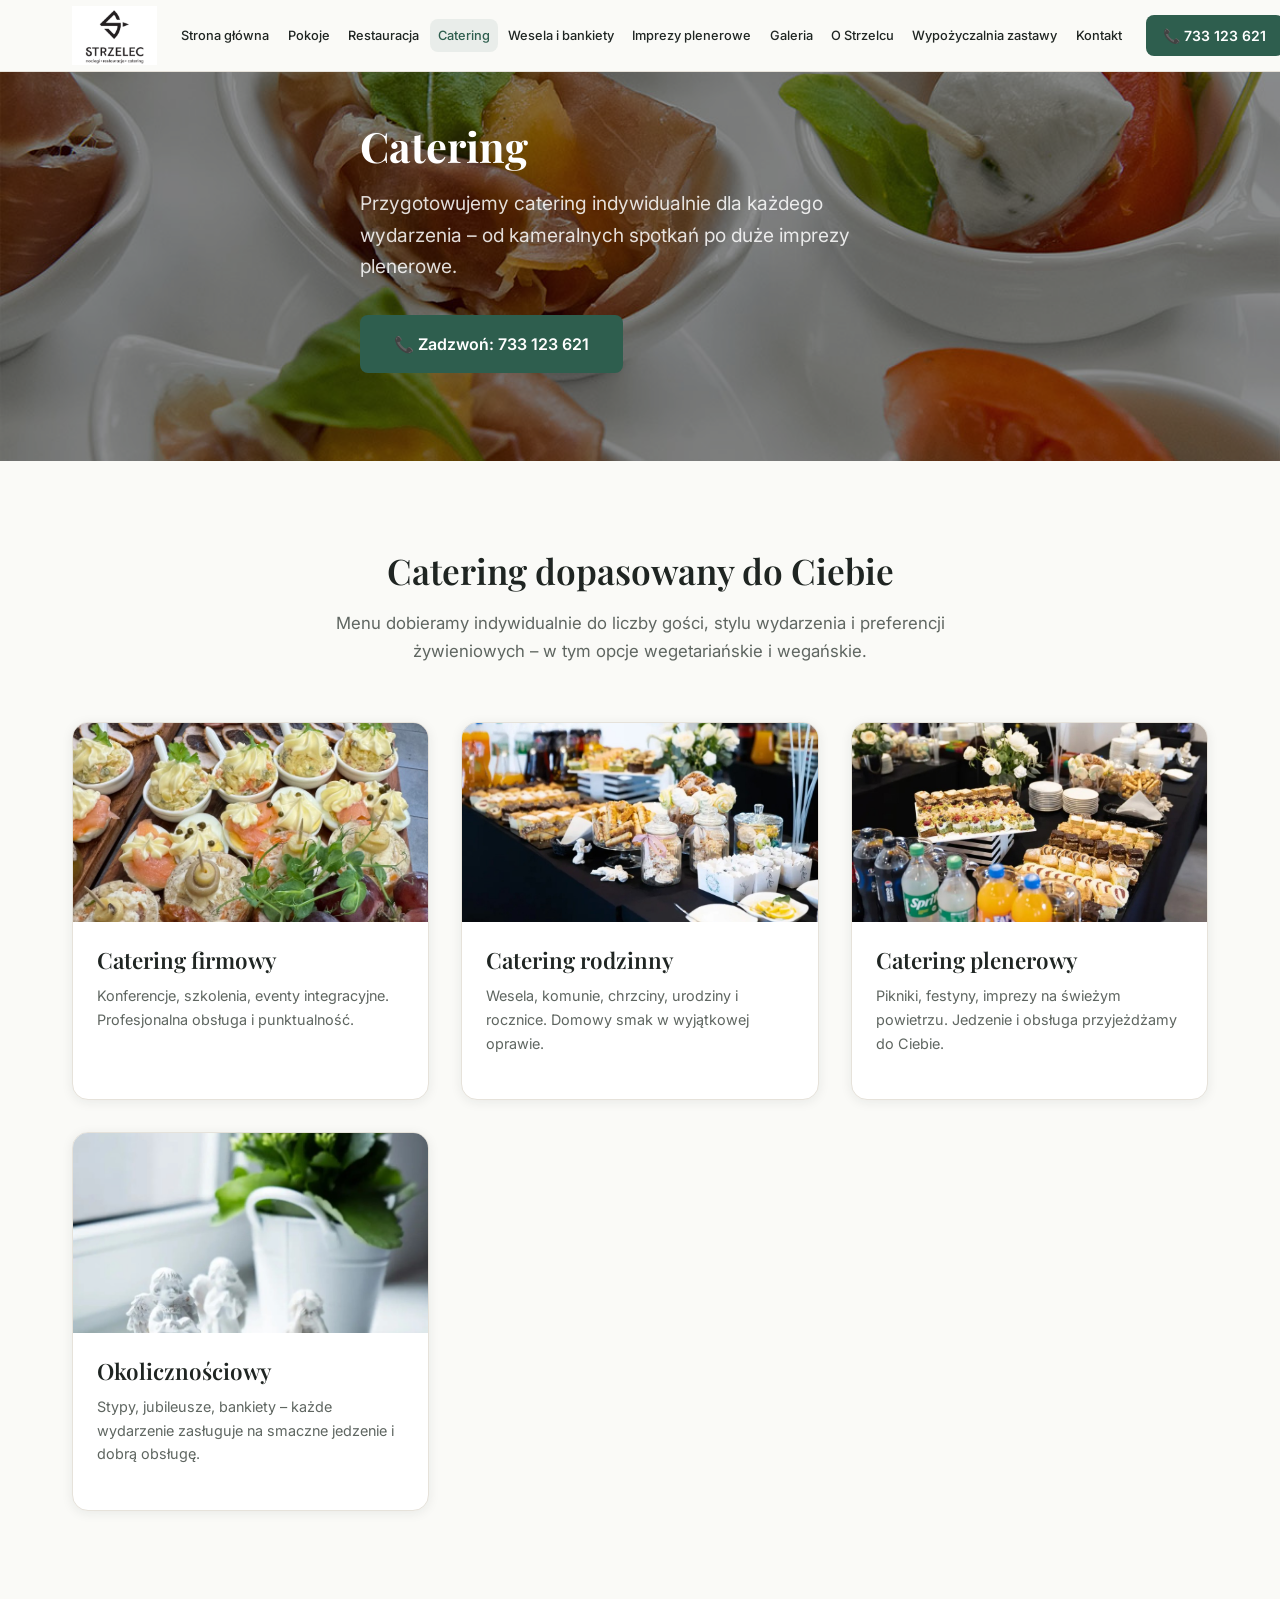
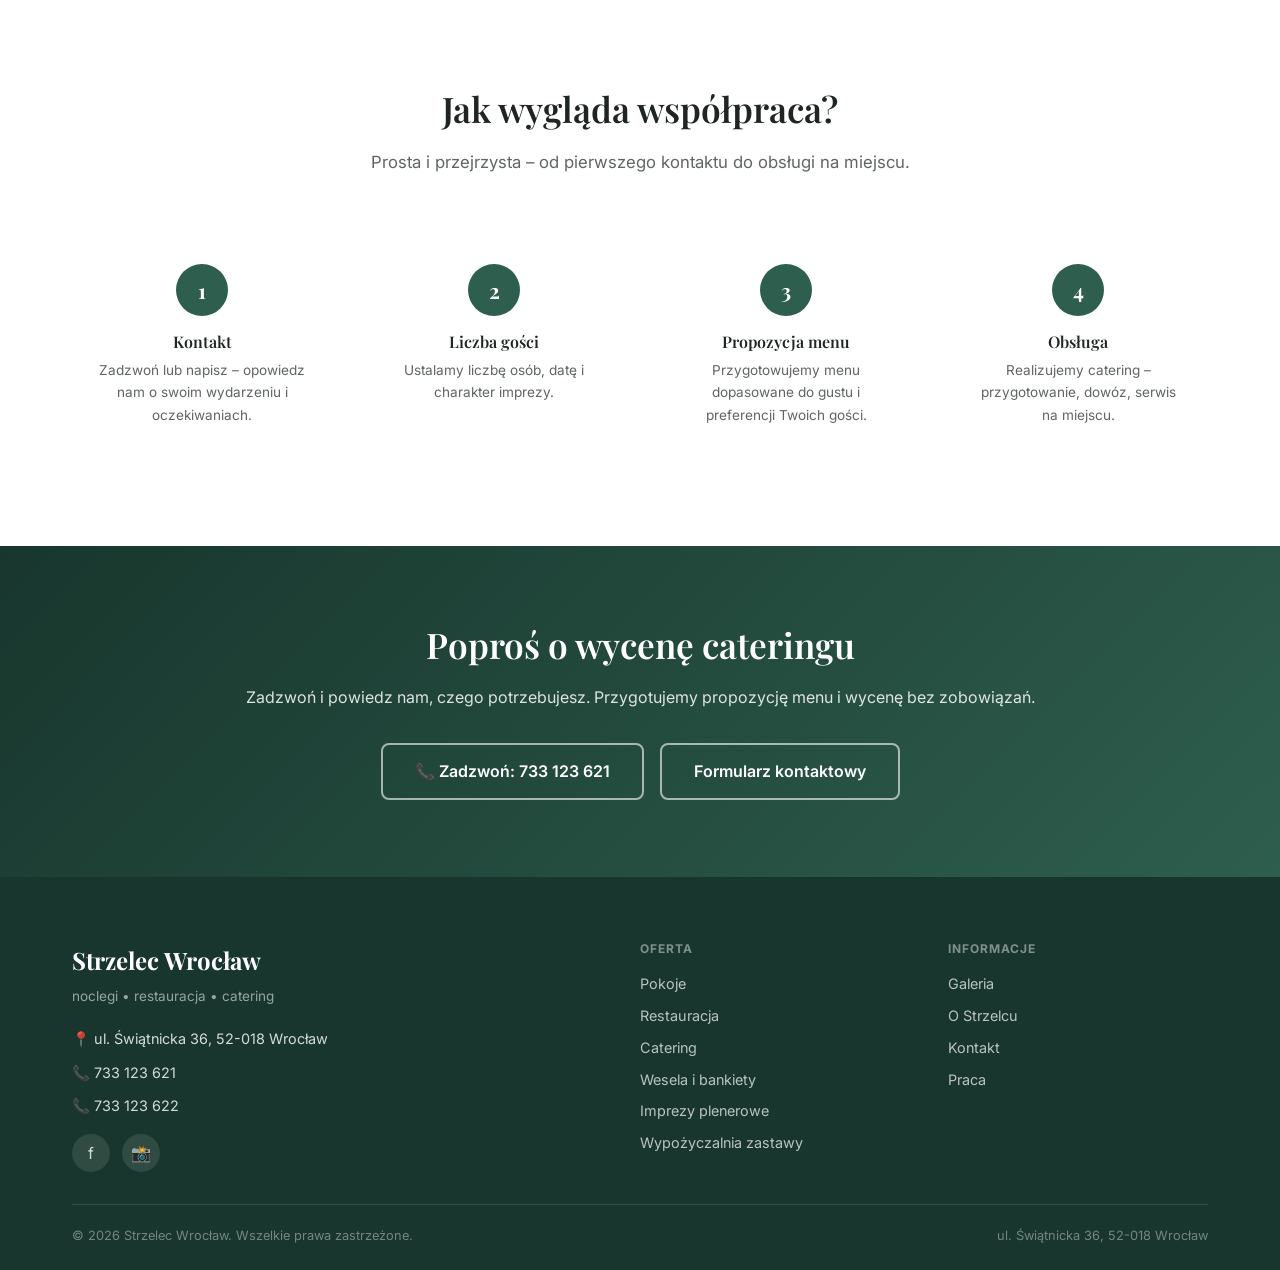
==== commit 56003b7d: "Dodano oryginalne zdjęcia z hotelu - Restauracja: sałatka z owocami, faszerowany kurczak - Wesela i " ====
--- a/catering.html
+++ b/catering.html
@@ -78,7 +78,7 @@
         <div class="cards">
           <article class="card">
             <div class="card-img">
-              <img src="assets/img/catering/catering-firmowy.jpg" alt="Catering firmowy Strzelec Wrocław" loading="lazy">
+              <img src="assets/img/catering/zakąski.jpg" alt="Zimne zakąski na przyjęcie – Catering Strzelec Wrocław" loading="lazy">
             </div>
             <div class="card-body">
               <h3>Catering firmowy</h3>
@@ -87,7 +87,7 @@
           </article>
           <article class="card">
             <div class="card-img">
-              <img src="assets/img/catering/catering-rodzinny.jpg" alt="Catering na przyjęcia rodzinne" loading="lazy">
+              <img src="assets/img/catering/candy-bar.jpg" alt="Candy bar – słodki stół na uroczystość" loading="lazy">
             </div>
             <div class="card-body">
               <h3>Catering rodzinny</h3>
@@ -96,7 +96,7 @@
           </article>
           <article class="card">
             <div class="card-img">
-              <img src="assets/img/catering/catering-plenerowy.jpg" alt="Catering plenerowy Strzelec" loading="lazy">
+              <img src="assets/img/catering/bufet.jpg" alt="Bufet słodki – ciasta i napoje, Catering Strzelec" loading="lazy">
             </div>
             <div class="card-body">
               <h3>Catering plenerowy</h3>
@@ -105,7 +105,7 @@
           </article>
           <article class="card">
             <div class="card-img">
-              <img src="assets/img/catering/catering-okolicznosciowy.jpg" alt="Catering okolicznościowy Strzelec" loading="lazy">
+              <img src="assets/img/catering/ciasta.jpg" alt="Ciasta i desery na przyjęcie – Catering Strzelec" loading="lazy">
             </div>
             <div class="card-body">
               <h3>Okolicznościowy</h3>
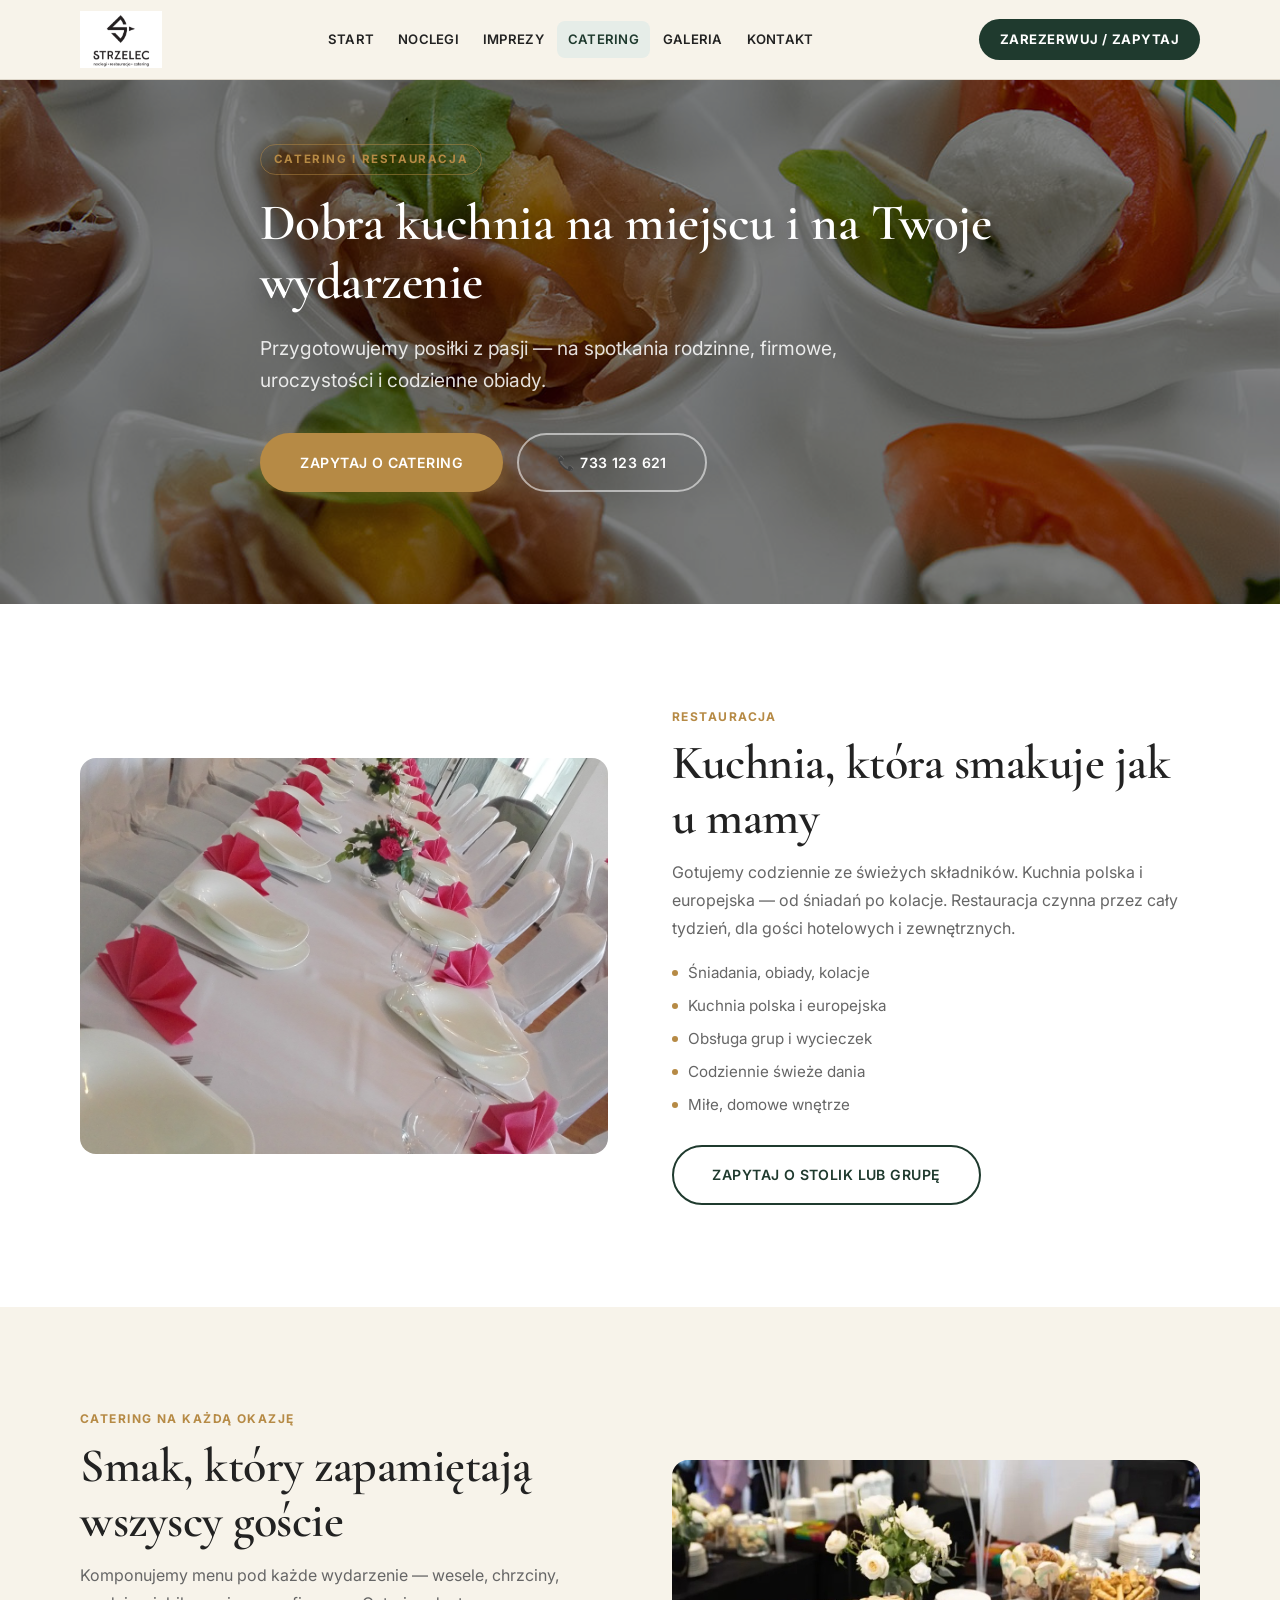
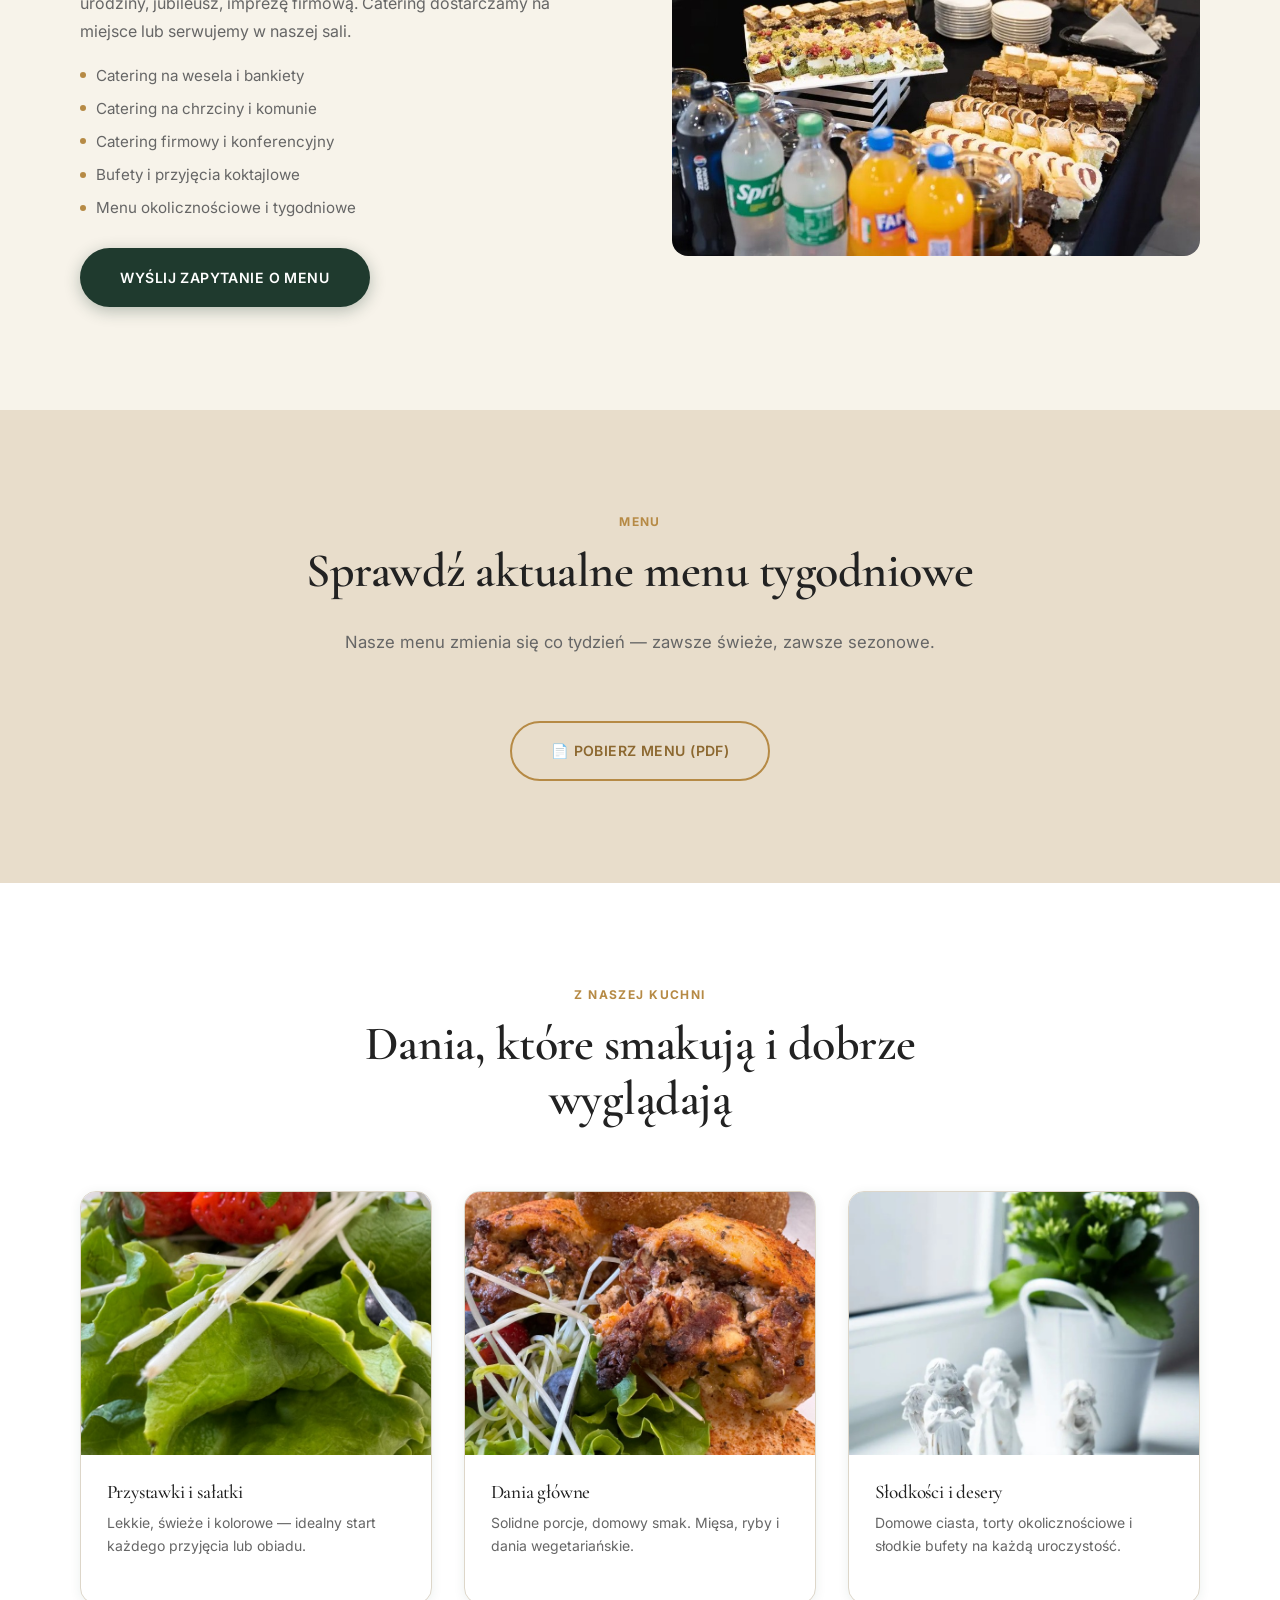
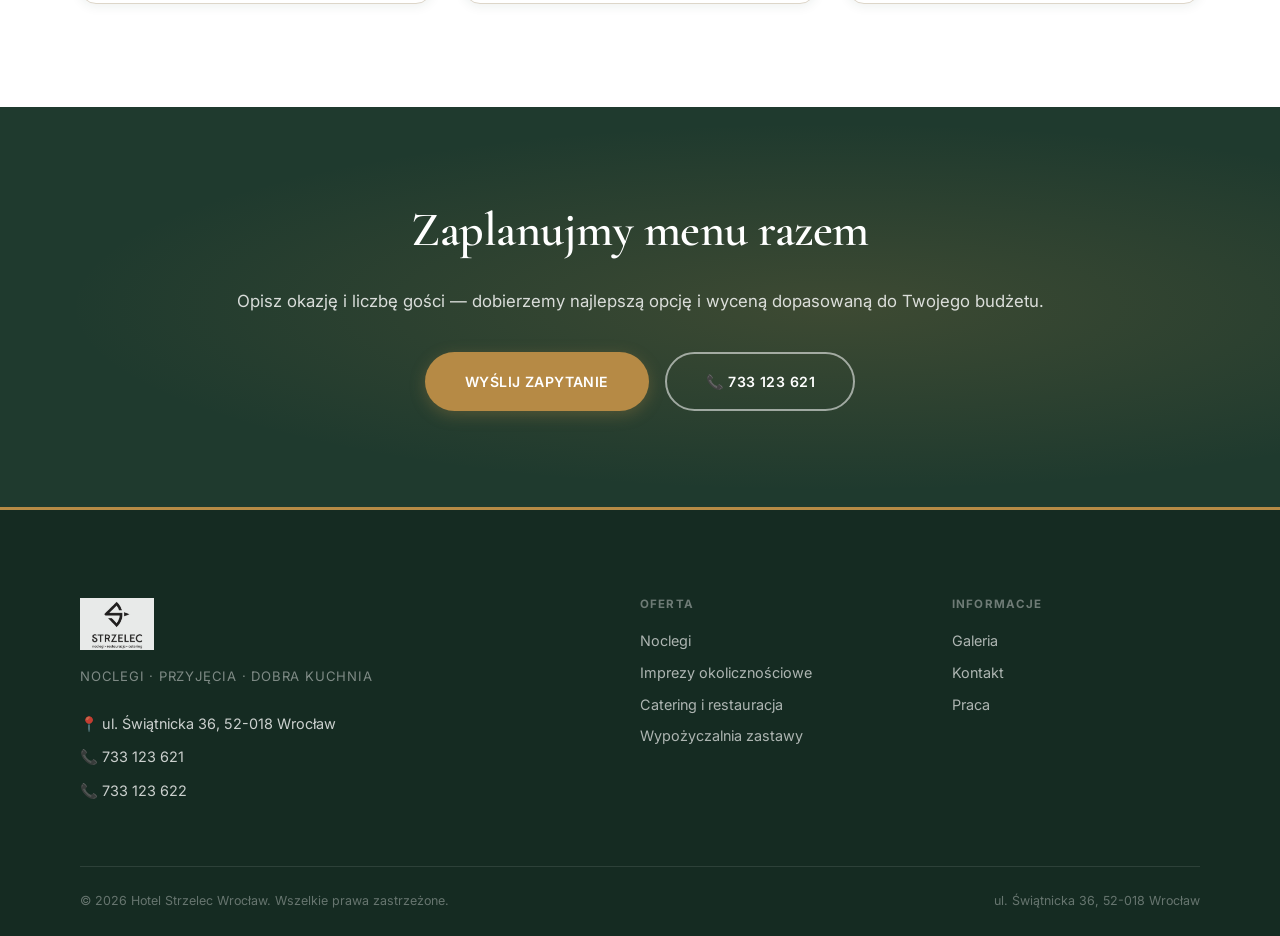
==== commit c58082d2: "Pełny redesign strony – nowa paleta, nawigacja, 6 stron, mobile bar Nowy design: - Paleta: głęboka z" ====
--- a/catering.html
+++ b/catering.html
@@ -3,210 +3,206 @@
 <head>
   <meta charset="UTF-8">
   <meta name="viewport" content="width=device-width, initial-scale=1.0">
-  <title>Catering Wrocław | Strzelec</title>
-  <meta name="description" content="Catering Strzelec Wrocław – indywidualne menu dla firm, rodzin, wesel, komunii i imprez plenerowych. Opcje wegetariańskie. Zadzwoń i poproś o wycenę.">
-  <!-- <link rel="canonical" href="https://strzelecwroclaw.pl/catering.html"> -->
-  <meta property="og:title" content="Catering Wrocław | Strzelec">
-  <meta property="og:description" content="Catering dopasowany do Twojego wydarzenia. Firmy, rodziny, wesela, imprezy plenerowe. Strzelec Wrocław.">
-  <meta property="og:image" content="assets/img/catering/catering-glowny.jpg">
+  <title>Catering i restauracja Wrocław | Hotel Strzelec</title>
+  <meta name="description" content="Catering i restauracja w Hotelu Strzelec Wrocław – domowa kuchnia, menu okolicznościowe, catering na wesela, chrzciny, komunie i imprezy firmowe. ul. Świątnicka 36.">
+  <meta property="og:title" content="Catering i restauracja – Hotel Strzelec Wrocław">
+  <meta property="og:description" content="Domowa kuchnia w eleganckim wydaniu. Catering na każdą okazję. Wrocław, ul. Świątnicka 36.">
+  <meta property="og:image" content="assets/img/restauracja/restauracja-glowna.jpg">
   <meta property="og:type" content="website">
   <link rel="stylesheet" href="assets/css/style.css">
 </head>
 <body>
   <a class="skip-link" href="#main-content">Przejdź do treści</a>
 
-  <!-- HEADER START -->
   <header class="site-header">
     <div class="header-inner">
-      <a href="index.html" class="header-logo" aria-label="Strzelec Wrocław – strona główna"><img src="assets/img/logo.png" class="logo-img" alt="Logo Strzelec Wrocław" width="48" height="34"></a>
+      <a href="index.html" class="header-logo" aria-label="Hotel Strzelec – strona główna">
+        <img src="assets/img/logo.png" class="logo-img" alt="Logo Hotel Strzelec Wrocław" width="48" height="34">
+      </a>
       <nav class="site-nav" aria-label="Główna nawigacja">
-        <a href="index.html">Strona główna</a>
-        <a href="pokoje.html">Pokoje</a>
-        <a href="restauracja.html">Restauracja</a>
-        <a href="catering.html">Catering</a>
-        <a href="wesela-i-bankiety.html">Wesela i bankiety</a>
-        <a href="imprezy-plenerowe.html">Imprezy plenerowe</a>
+        <a href="index.html">Start</a>
+        <a href="noclegi.html">Noclegi</a>
+        <a href="imprezy.html">Imprezy</a>
+        <a href="catering.html" class="active">Catering</a>
         <a href="galeria.html">Galeria</a>
-        <a href="o-strzelcu.html">O Strzelcu</a>
-        <a href="zastawa.html">Wypożyczalnia zastawy</a>
         <a href="kontakt.html">Kontakt</a>
       </nav>
-      <a href="tel:+48733123621" class="header-cta desktop-only" aria-label="Zadzwoń pod numer 733 123 621">📞 733 123 621</a>
+      <a href="kontakt.html" class="header-cta desktop-only">Zarezerwuj / Zapytaj</a>
       <button class="hamburger" aria-expanded="false" aria-label="Otwórz menu" aria-controls="mobile-nav">
         <span></span><span></span><span></span>
       </button>
     </div>
   </header>
   <nav class="mobile-nav" id="mobile-nav" aria-label="Menu mobilne">
-    <a href="index.html">Strona główna</a>
-    <a href="pokoje.html">Pokoje</a>
-    <a href="restauracja.html">Restauracja</a>
+    <a href="index.html">Start</a>
+    <a href="noclegi.html">Noclegi</a>
+    <a href="imprezy.html">Imprezy</a>
     <a href="catering.html">Catering</a>
-    <a href="wesela-i-bankiety.html">Wesela i bankiety</a>
-    <a href="imprezy-plenerowe.html">Imprezy plenerowe</a>
     <a href="galeria.html">Galeria</a>
-    <a href="o-strzelcu.html">O Strzelcu</a>
-    <a href="zastawa.html">Wypożyczalnia zastawy</a>
     <a href="kontakt.html">Kontakt</a>
-    <a href="tel:+48733123621" class="header-cta">📞 Zadzwoń: 733 123 621</a>
+    <a href="kontakt.html" class="header-cta">Zarezerwuj / Zapytaj</a>
   </nav>
-  <!-- HEADER END -->
 
   <main id="main-content">
 
-    <!-- HERO -->
     <section class="hero hero--sub" aria-label="Catering – baner">
-      <div class="hero-bg" style="background-image:url('assets/img/catering/catering-glowny.jpg')" role="img" aria-label="Catering Strzelec Wrocław"></div>
+      <div class="hero-bg" style="background-image:url('assets/img/hero/hero-catering.jpg')" role="img" aria-label="Catering – Hotel Strzelec Wrocław"></div>
       <div class="container">
         <div class="hero-content">
-          <h1>Catering</h1>
-          <p>Przygotowujemy catering indywidualnie dla każdego wydarzenia – od kameralnych spotkań po duże imprezy plenerowe.</p>
-          <div class="hero-cta">
-            <a href="tel:+48733123621" class="btn btn--primary btn--lg">📞 Zadzwoń: 733 123 621</a>
-          </div>
-        </div>
-      </div>
-    </section>
-
-    <!-- OPIS -->
-    <section class="section" aria-labelledby="catering-heading">
-      <div class="container">
-        <div class="section-header">
-          <h2 id="catering-heading">Catering dopasowany do Ciebie</h2>
-          <p>Menu dobieramy indywidualnie do liczby gości, stylu wydarzenia i preferencji żywieniowych – w tym opcje wegetariańskie i wegańskie.</p>
+          <span class="hero-eyebrow fade-up">Catering i restauracja</span>
+          <h1 class="fade-up-2">Dobra kuchnia na miejscu i na Twoje wydarzenie</h1>
+          <p class="fade-up-3">Przygotowujemy posiłki z pasji — na spotkania rodzinne, firmowe, uroczystości i codzienne obiady.</p>
+          <div class="hero-cta fade-up-4">
+            <a href="kontakt.html" class="btn btn--gold btn--lg">Zapytaj o catering</a>
+            <a href="tel:+48733123621" class="btn btn--outline btn--lg">📞 733 123 621</a>
+          </div>
+        </div>
+      </div>
+    </section>
+
+    <!-- RESTAURACJA -->
+    <section class="section section--alt" aria-labelledby="restauracja-heading">
+      <div class="container">
+        <div class="split">
+          <div class="split-img">
+            <img src="assets/img/restauracja/restauracja-glowna.jpg" alt="Restauracja Hotel Strzelec" loading="lazy">
+          </div>
+          <div class="split-text">
+            <span class="section-label">Restauracja</span>
+            <h2 id="restauracja-heading">Kuchnia, która smakuje jak u mamy</h2>
+            <p>Gotujemy codziennie ze świeżych składników. Kuchnia polska i europejska — od śniadań po kolacje. Restauracja czynna przez cały tydzień, dla gości hotelowych i zewnętrznych.</p>
+            <ul class="split-list">
+              <li>Śniadania, obiady, kolacje</li>
+              <li>Kuchnia polska i europejska</li>
+              <li>Obsługa grup i wycieczek</li>
+              <li>Codziennie świeże dania</li>
+              <li>Miłe, domowe wnętrze</li>
+            </ul>
+            <a href="kontakt.html" class="btn btn--outline-green btn--lg">Zapytaj o stolik lub grupę</a>
+          </div>
+        </div>
+      </div>
+    </section>
+
+    <!-- CATERING -->
+    <section class="section" aria-labelledby="catering-opis">
+      <div class="container">
+        <div class="split split--reverse">
+          <div class="split-img">
+            <img src="assets/img/catering/bufet.jpg" alt="Catering bufet" loading="lazy">
+          </div>
+          <div class="split-text">
+            <span class="section-label">Catering na każdą okazję</span>
+            <h2 id="catering-opis">Smak, który zapamiętają wszyscy goście</h2>
+            <p>Komponujemy menu pod każde wydarzenie — wesele, chrzciny, urodziny, jubileusz, imprezę firmową. Catering dostarczamy na miejsce lub serwujemy w naszej sali.</p>
+            <ul class="split-list">
+              <li>Catering na wesela i bankiety</li>
+              <li>Catering na chrzciny i komunie</li>
+              <li>Catering firmowy i konferencyjny</li>
+              <li>Bufety i przyjęcia koktajlowe</li>
+              <li>Menu okolicznościowe i tygodniowe</li>
+            </ul>
+            <a href="kontakt.html" class="btn btn--primary btn--lg">Wyślij zapytanie o menu</a>
+          </div>
+        </div>
+      </div>
+    </section>
+
+    <!-- MENU PDF -->
+    <section class="section section--beige" aria-labelledby="menu-heading">
+      <div class="container">
+        <div class="section-header section-header--center">
+          <span class="section-label">Menu</span>
+          <h2 id="menu-heading">Sprawdź aktualne menu tygodniowe</h2>
+          <p>Nasze menu zmienia się co tydzień — zawsze świeże, zawsze sezonowe.</p>
+        </div>
+        <div style="text-align:center; margin-top:1rem;">
+          <a href="assets/menu/menu.pdf" target="_blank" rel="noopener" class="btn btn--outline-gold btn--lg">📄 Pobierz menu (PDF)</a>
+        </div>
+      </div>
+    </section>
+
+    <!-- DANIA ZDJECIA -->
+    <section class="section section--alt" aria-labelledby="dania-heading">
+      <div class="container">
+        <div class="section-header section-header--center">
+          <span class="section-label">Z naszej kuchni</span>
+          <h2 id="dania-heading">Dania, które smakują i dobrze wyglądają</h2>
         </div>
         <div class="cards">
-          <article class="card">
-            <div class="card-img">
-              <img src="assets/img/catering/zakąski.jpg" alt="Zimne zakąski na przyjęcie – Catering Strzelec Wrocław" loading="lazy">
-            </div>
-            <div class="card-body">
-              <h3>Catering firmowy</h3>
-              <p>Konferencje, szkolenia, eventy integracyjne. Profesjonalna obsługa i punktualność.</p>
-            </div>
-          </article>
-          <article class="card">
-            <div class="card-img">
-              <img src="assets/img/catering/candy-bar.jpg" alt="Candy bar – słodki stół na uroczystość" loading="lazy">
-            </div>
-            <div class="card-body">
-              <h3>Catering rodzinny</h3>
-              <p>Wesela, komunie, chrzciny, urodziny i rocznice. Domowy smak w wyjątkowej oprawie.</p>
-            </div>
-          </article>
-          <article class="card">
-            <div class="card-img">
-              <img src="assets/img/catering/bufet.jpg" alt="Bufet słodki – ciasta i napoje, Catering Strzelec" loading="lazy">
-            </div>
-            <div class="card-body">
-              <h3>Catering plenerowy</h3>
-              <p>Pikniki, festyny, imprezy na świeżym powietrzu. Jedzenie i obsługa przyjeżdżamy do Ciebie.</p>
-            </div>
-          </article>
-          <article class="card">
-            <div class="card-img">
-              <img src="assets/img/catering/ciasta.jpg" alt="Ciasta i desery na przyjęcie – Catering Strzelec" loading="lazy">
-            </div>
-            <div class="card-body">
-              <h3>Okolicznościowy</h3>
-              <p>Stypy, jubileusze, bankiety – każde wydarzenie zasługuje na smaczne jedzenie i dobrą obsługę.</p>
-            </div>
-          </article>
-        </div>
-      </div>
-    </section>
-
-    <!-- PROCES -->
-    <section class="section section--alt" aria-labelledby="proces-heading">
-      <div class="container">
-        <div class="section-header">
-          <h2 id="proces-heading">Jak wygląda współpraca?</h2>
-          <p>Prosta i przejrzysta – od pierwszego kontaktu do obsługi na miejscu.</p>
-        </div>
-        <div class="steps">
-          <div class="step">
-            <div class="step-num" aria-hidden="true">1</div>
-            <h3>Kontakt</h3>
-            <p>Zadzwoń lub napisz – opowiedz nam o swoim wydarzeniu i oczekiwaniach.</p>
-          </div>
-          <div class="step">
-            <div class="step-num" aria-hidden="true">2</div>
-            <h3>Liczba gości</h3>
-            <p>Ustalamy liczbę osób, datę i charakter imprezy.</p>
-          </div>
-          <div class="step">
-            <div class="step-num" aria-hidden="true">3</div>
-            <h3>Propozycja menu</h3>
-            <p>Przygotowujemy menu dopasowane do gustu i preferencji Twoich gości.</p>
-          </div>
-          <div class="step">
-            <div class="step-num" aria-hidden="true">4</div>
-            <h3>Obsługa</h3>
-            <p>Realizujemy catering – przygotowanie, dowóz, serwis na miejscu.</p>
-          </div>
-        </div>
-      </div>
-    </section>
-
-    <!-- CTA -->
-    <section class="cta-section" aria-labelledby="catering-cta-heading">
-      <div class="container">
-        <h2 id="catering-cta-heading">Poproś o wycenę cateringu</h2>
-        <p>Zadzwoń i powiedz nam, czego potrzebujesz. Przygotujemy propozycję menu i wycenę bez zobowiązań.</p>
+          <div class="card">
+            <div class="card-img"><img src="assets/img/restauracja/salatka.jpg" alt="Sałatka" loading="lazy"></div>
+            <div class="card-body"><h3>Przystawki i sałatki</h3><p>Lekkie, świeże i kolorowe — idealny start każdego przyjęcia lub obiadu.</p></div>
+          </div>
+          <div class="card">
+            <div class="card-img"><img src="assets/img/restauracja/kurczak.jpg" alt="Danie główne" loading="lazy"></div>
+            <div class="card-body"><h3>Dania główne</h3><p>Solidne porcje, domowy smak. Mięsa, ryby i dania wegetariańskie.</p></div>
+          </div>
+          <div class="card">
+            <div class="card-img"><img src="assets/img/catering/ciasta.jpg" alt="Słodkości" loading="lazy"></div>
+            <div class="card-body"><h3>Słodkości i desery</h3><p>Domowe ciasta, torty okolicznościowe i słodkie bufety na każdą uroczystość.</p></div>
+          </div>
+        </div>
+      </div>
+    </section>
+
+    <section class="cta-section" aria-labelledby="catering-cta">
+      <div class="container">
+        <h2 id="catering-cta">Zaplanujmy menu razem</h2>
+        <p>Opisz okazję i liczbę gości — dobierzemy najlepszą opcję i wyceną dopasowaną do Twojego budżetu.</p>
         <div class="cta-buttons">
-          <a href="tel:+48733123621" class="btn btn--outline btn--lg">📞 Zadzwoń: 733 123 621</a>
-          <a href="kontakt.html" class="btn btn--outline btn--lg">Formularz kontaktowy</a>
+          <a href="kontakt.html" class="btn btn--gold btn--lg">Wyślij zapytanie</a>
+          <a href="tel:+48733123621" class="btn btn--outline btn--lg">📞 733 123 621</a>
         </div>
       </div>
     </section>
 
   </main>
 
-  <!-- FOOTER START -->
   <footer class="site-footer">
     <div class="container">
       <div class="footer-grid">
         <div class="footer-brand">
-          <div class="footer-name">Strzelec Wrocław</div>
-          <div class="footer-tagline">noclegi • restauracja • catering</div>
+          <img src="assets/img/logo.png" alt="Logo Hotel Strzelec" class="footer-logo">
+          <div class="footer-tagline">noclegi · przyjęcia · dobra kuchnia</div>
           <div class="footer-contact">
             <a href="https://www.google.com/maps/dir/?api=1&destination=ul.+%C5%9Awi%C4%85tnicka+36+Wroc%C5%82aw" target="_blank" rel="noopener">📍 ul. Świątnicka 36, 52-018 Wrocław</a>
             <a href="tel:+48733123621">📞 733 123 621</a>
             <a href="tel:+48733123622">📞 733 123 622</a>
           </div>
-          <div class="footer-social">
-            <a href="#" aria-label="Facebook Strzelec Wrocław" title="Facebook">f</a>
-            <a href="#" aria-label="Instagram Strzelec Wrocław" title="Instagram">📸</a>
-          </div>
         </div>
         <div class="footer-col">
           <h4>Oferta</h4>
-          <nav class="footer-links" aria-label="Linki do podstron">
-            <a href="pokoje.html">Pokoje</a>
-            <a href="restauracja.html">Restauracja</a>
-            <a href="catering.html">Catering</a>
-            <a href="wesela-i-bankiety.html">Wesela i bankiety</a>
-            <a href="imprezy-plenerowe.html">Imprezy plenerowe</a>
+          <nav class="footer-links">
+            <a href="noclegi.html">Noclegi</a>
+            <a href="imprezy.html">Imprezy okolicznościowe</a>
+            <a href="catering.html">Catering i restauracja</a>
             <a href="zastawa.html">Wypożyczalnia zastawy</a>
           </nav>
         </div>
         <div class="footer-col">
           <h4>Informacje</h4>
-          <nav class="footer-links" aria-label="Linki informacyjne">
+          <nav class="footer-links">
             <a href="galeria.html">Galeria</a>
-            <a href="o-strzelcu.html">O Strzelcu</a>
             <a href="kontakt.html">Kontakt</a>
             <a href="praca.html">Praca</a>
           </nav>
         </div>
       </div>
       <div class="footer-bottom">
-        <span>© <span class="copyright-year">2026</span> Strzelec Wrocław. Wszelkie prawa zastrzeżone.</span>
+        <span>© <span class="copyright-year">2026</span> Hotel Strzelec Wrocław. Wszelkie prawa zastrzeżone.</span>
         <span>ul. Świątnicka 36, 52-018 Wrocław</span>
       </div>
     </div>
   </footer>
-  <!-- FOOTER END -->
+
+  <div class="mobile-bar" role="navigation" aria-label="Szybki kontakt">
+    <div class="mobile-bar-inner">
+      <a href="tel:+48733123621"><span class="bar-icon">📞</span>Zadzwoń</a>
+      <a href="kontakt.html"><span class="bar-icon">✉️</span>Zapytaj</a>
+      <a href="https://www.google.com/maps/dir/?api=1&destination=ul.+%C5%9Awi%C4%85tnicka+36+Wroc%C5%82aw" target="_blank" rel="noopener"><span class="bar-icon">📍</span>Mapa</a>
+    </div>
+  </div>
 
   <script src="assets/js/main.js"></script>
 </body>
--- a/assets/css/style.css
+++ b/assets/css/style.css
@@ -1,33 +1,43 @@
 /* ==============================================
-   Strzelec Wrocław – Główny arkusz stylów
-   ============================================== */
-
-/* --- Google Fonts --- */
-@import url('https://fonts.googleapis.com/css2?family=Inter:wght@400;500;600;700&family=Playfair+Display:wght@400;600;700&display=swap');
-
-/* --- Zmienne CSS (Design Tokens) --- */
+   Hotel Strzelec – Główny arkusz stylów
+   Redesign 2026
+   ============================================== */
+
+@import url('https://fonts.googleapis.com/css2?family=Cormorant+Garamond:ital,wght@0,400;0,500;0,600;0,700;1,400;1,600&family=Inter:wght@400;500;600;700&display=swap');
+
+/* --- Design Tokens --- */
 :root {
-  --color-bg:          #FAFAF7;
-  --color-text:        #1F2522;
-  --color-muted:       #5F6661;
-  --color-accent:      #2E5E4E;
-  --color-accent-dark: #18362D;
-  --color-card:        #FFFFFF;
-  --color-border:      #E6E2DA;
-  --color-hero-overlay: rgba(18, 42, 33, 0.52);
-
+  --green:        #1F3A2E;
+  --green-dark:   #152B22;
+  --green-mid:    #2A4D3C;
+  --green-light:  #E6EDE8;
+  --gold:         #B68A45;
+  --gold-light:   #F0E5CE;
+  --gold-dark:    #8C6830;
+  --ivory:        #F7F3EA;
+  --beige:        #E8DDCB;
+  --text:         #222222;
+  --muted:        #666666;
+  --white:        #FFFFFF;
+  --border:       #DDD6C9;
+  --card-bg:      #FFFFFF;
+
+  --font-display: 'Cormorant Garamond', Georgia, serif;
   --font-body:    'Inter', system-ui, -apple-system, sans-serif;
-  --font-display: 'Playfair Display', Georgia, serif;
-
-  --radius:   8px;
+
+  --radius:    8px;
   --radius-lg: 16px;
-  --shadow:   0 2px 12px rgba(31, 37, 34, 0.08);
-  --shadow-lg: 0 8px 32px rgba(31, 37, 34, 0.14);
-  --transition: 0.22s ease;
-
-  --header-h: 72px;
-  --max-w:    1200px;
-  --gap:      clamp(1rem, 3vw, 2rem);
+  --radius-pill: 100px;
+
+  --shadow:    0 2px 12px rgba(31,58,46,0.08);
+  --shadow-md: 0 6px 24px rgba(31,58,46,0.12);
+  --shadow-lg: 0 16px 48px rgba(31,58,46,0.18);
+  --t: 0.25s ease;
+  --t-slow: 0.5s ease;
+
+  --header-h: 80px;
+  --max-w: 1200px;
+  --gap: clamp(1rem, 3vw, 2rem);
 }
 
 /* --- Reset --- */
@@ -37,66 +47,87 @@
   font-family: var(--font-body);
   font-size: 1rem;
   line-height: 1.65;
-  color: var(--color-text);
-  background: var(--color-bg);
+  color: var(--text);
+  background: var(--ivory);
   min-height: 100vh;
 }
 img { max-width: 100%; height: auto; display: block; }
 a { color: inherit; text-decoration: none; }
 ul { list-style: none; }
-button { font-family: inherit; cursor: pointer; }
-input, textarea, select { font-family: inherit; }
-
-/* --- Typografia --- */
+button { font-family: inherit; cursor: pointer; border: none; background: none; }
+
+/* --- Typography --- */
 h1, h2, h3, h4 {
   font-family: var(--font-display);
-  line-height: 1.25;
-  color: var(--color-text);
-}
-h1 { font-size: clamp(2rem, 5vw, 3.2rem); font-weight: 700; }
-h2 { font-size: clamp(1.5rem, 3vw, 2.2rem); font-weight: 600; margin-bottom: 0.5em; }
-h3 { font-size: clamp(1.1rem, 2vw, 1.4rem); font-weight: 600; }
-p  { color: var(--color-muted); }
-strong { color: var(--color-text); font-weight: 600; }
-
-/* --- Layout helpers --- */
+  line-height: 1.15;
+  color: var(--text);
+  letter-spacing: -0.01em;
+}
+h1 { font-size: clamp(2.6rem, 6vw, 4.2rem); font-weight: 600; }
+h2 { font-size: clamp(2rem, 4vw, 3rem); font-weight: 600; margin-bottom: 0.6em; }
+h3 { font-size: clamp(1.2rem, 2.5vw, 1.6rem); font-weight: 500; }
+h4 { font-size: 1rem; font-weight: 600; font-family: var(--font-body); text-transform: uppercase; letter-spacing: 0.08em; color: var(--muted); }
+p { color: var(--muted); line-height: 1.75; }
+strong { color: var(--text); font-weight: 600; }
+
+/* --- Animations --- */
+@keyframes fadeUp {
+  from { opacity: 0; transform: translateY(28px); }
+  to   { opacity: 1; transform: translateY(0); }
+}
+.fade-up   { animation: fadeUp 0.7s ease both; }
+.fade-up-2 { animation: fadeUp 0.7s 0.14s ease both; }
+.fade-up-3 { animation: fadeUp 0.7s 0.28s ease both; }
+.fade-up-4 { animation: fadeUp 0.7s 0.42s ease both; }
+
+/* --- Layout --- */
 .container {
   max-width: var(--max-w);
   margin-inline: auto;
-  padding-inline: clamp(1rem, 4vw, 2rem);
-}
-.section {
-  padding-block: clamp(3rem, 7vw, 5.5rem);
-}
-.section--alt { background: var(--color-card); }
-
+  padding-inline: clamp(1.25rem, 4vw, 2.5rem);
+}
+.section { padding-block: clamp(4rem, 8vw, 7rem); }
+.section--alt { background: var(--white); }
+.section--dark { background: var(--green); }
+.section--beige { background: var(--beige); }
+
+.section-label {
+  font-family: var(--font-body);
+  font-size: 0.75rem;
+  font-weight: 700;
+  letter-spacing: 0.12em;
+  text-transform: uppercase;
+  color: var(--gold);
+  margin-bottom: 0.75rem;
+  display: block;
+}
 .section-header {
+  max-width: 680px;
+  margin-bottom: clamp(2.5rem, 5vw, 4rem);
+}
+.section-header--center {
   text-align: center;
-  max-width: 680px;
   margin-inline: auto;
-  margin-bottom: clamp(2rem, 5vw, 3.5rem);
 }
 .section-header p { margin-top: 0.75rem; font-size: 1.05rem; }
 
-/* --- Grid system --- */
 .grid { display: grid; gap: var(--gap); }
 .grid--2 { grid-template-columns: repeat(2, 1fr); }
 .grid--3 { grid-template-columns: repeat(3, 1fr); }
-.grid--4 { grid-template-columns: repeat(4, 1fr); }
 .grid--auto { grid-template-columns: repeat(auto-fit, minmax(280px, 1fr)); }
 
 /* ==============================================
    HEADER
    ============================================== */
-/* HEADER START */
 .site-header {
   position: sticky;
   top: 0;
   z-index: 1000;
   height: var(--header-h);
-  background: rgba(250, 250, 247, 0.95);
-  backdrop-filter: blur(8px);
-  border-bottom: 1px solid var(--color-border);
+  background: rgba(247,243,234,0.97);
+  backdrop-filter: blur(14px);
+  -webkit-backdrop-filter: blur(14px);
+  border-bottom: 1px solid var(--border);
   display: flex;
   align-items: center;
 }
@@ -107,79 +138,61 @@
   width: 100%;
   max-width: var(--max-w);
   margin-inline: auto;
-  padding-inline: clamp(1rem, 4vw, 2rem);
-  gap: 1rem;
+  padding-inline: clamp(1.25rem, 4vw, 2.5rem);
+  gap: 1.5rem;
 }
 .header-logo {
   display: flex;
   align-items: center;
-  gap: 0.75rem;
-  line-height: 1.15;
   flex-shrink: 0;
 }
 .header-logo img.logo-img {
+  height: 58px;
   width: auto;
-  height: 60px;
   max-width: 100px;
   object-fit: contain;
-  flex-shrink: 0;
-}
-.header-logo-text {
-  display: flex;
-  flex-direction: column;
-}
-.header-logo .logo-name {
-  font-family: var(--font-display);
-  font-size: 1.15rem;
+}
+.site-nav {
+  display: flex;
+  align-items: center;
+  gap: 0.1rem;
+}
+.site-nav a {
+  font-size: 0.82rem;
+  font-weight: 600;
+  padding: 0.45rem 0.7rem;
+  border-radius: var(--radius);
+  color: var(--text);
+  letter-spacing: 0.02em;
+  text-transform: uppercase;
+  transition: color var(--t), background var(--t);
+  white-space: nowrap;
+}
+.site-nav a:hover,
+.site-nav a.active {
+  color: var(--green);
+  background: var(--green-light);
+}
+.site-nav a:focus-visible { outline: 2px solid var(--green); outline-offset: 2px; }
+
+.header-cta {
+  display: inline-flex;
+  align-items: center;
+  gap: 0.4rem;
+  background: var(--green);
+  color: var(--white) !important;
+  font-size: 0.82rem;
   font-weight: 700;
-  color: var(--color-accent-dark);
-}
-.header-logo .logo-sub {
-  font-size: 0.65rem;
-  color: var(--color-muted);
+  padding: 0.6rem 1.3rem;
+  border-radius: var(--radius-pill);
   letter-spacing: 0.04em;
   text-transform: uppercase;
-}
-
-.site-nav { display: flex; align-items: center; gap: 0.15rem; flex-wrap: nowrap; }
-.site-nav a {
-  font-size: 0.8rem;
-  font-weight: 500;
-  padding: 0.4rem 0.5rem;
-  border-radius: var(--radius);
-  color: var(--color-text);
-  transition: color var(--transition), background var(--transition);
-  white-space: nowrap;
-}
-.site-nav a:hover,
-.site-nav a.active {
-  color: var(--color-accent);
-  background: rgba(46, 94, 78, 0.08);
-}
-.site-nav a:focus-visible {
-  outline: 2px solid var(--color-accent);
-  outline-offset: 2px;
-}
-
-.header-cta {
-  display: inline-flex;
-  align-items: center;
-  gap: 0.4rem;
-  background: var(--color-accent);
-  color: #fff !important;
-  font-size: 0.875rem;
-  font-weight: 600;
-  padding: 0.55rem 1.1rem;
-  border-radius: var(--radius);
-  transition: background var(--transition);
+  transition: background var(--t), transform var(--t);
   white-space: nowrap;
   flex-shrink: 0;
 }
-.header-cta:hover { background: var(--color-accent-dark); }
-.header-cta:focus-visible {
-  outline: 2px solid var(--color-accent);
-  outline-offset: 3px;
-}
+.header-cta:hover { background: var(--green-dark); transform: translateY(-1px); }
+.header-cta:focus-visible { outline: 2px solid var(--green); outline-offset: 3px; }
 
 /* Hamburger */
 .hamburger {
@@ -187,24 +200,21 @@
   flex-direction: column;
   justify-content: center;
   gap: 5px;
-  width: 40px;
-  height: 40px;
-  background: none;
-  border: none;
-  padding: 8px;
+  width: 42px;
+  height: 42px;
+  padding: 9px;
   border-radius: var(--radius);
-  cursor: pointer;
-  transition: background var(--transition);
-}
-.hamburger:hover { background: rgba(46, 94, 78, 0.08); }
-.hamburger:focus-visible { outline: 2px solid var(--color-accent); outline-offset: 2px; }
+  transition: background var(--t);
+}
+.hamburger:hover { background: var(--green-light); }
+.hamburger:focus-visible { outline: 2px solid var(--green); outline-offset: 2px; }
 .hamburger span {
   display: block;
   width: 100%;
   height: 2px;
-  background: var(--color-text);
+  background: var(--text);
   border-radius: 2px;
-  transition: transform var(--transition), opacity var(--transition);
+  transition: transform var(--t), opacity var(--t);
 }
 .hamburger[aria-expanded="true"] span:nth-child(1) { transform: translateY(7px) rotate(45deg); }
 .hamburger[aria-expanded="true"] span:nth-child(2) { opacity: 0; }
@@ -216,44 +226,76 @@
   position: fixed;
   top: var(--header-h);
   left: 0; right: 0;
-  background: var(--color-bg);
-  border-bottom: 1px solid var(--color-border);
-  padding: 1rem clamp(1rem, 4vw, 2rem) 1.5rem;
+  background: var(--ivory);
+  border-bottom: 1px solid var(--border);
+  padding: 1rem clamp(1.25rem,4vw,2.5rem) 2rem;
   z-index: 999;
   box-shadow: var(--shadow-lg);
 }
 .mobile-nav.is-open { display: block; }
 .mobile-nav a {
   display: block;
-  padding: 0.7rem 0.5rem;
-  font-size: 1rem;
+  padding: 0.85rem 0.5rem;
+  font-size: 1.05rem;
   font-weight: 500;
-  border-bottom: 1px solid var(--color-border);
-  color: var(--color-text);
-  transition: color var(--transition);
-}
-.mobile-nav a:last-child { border-bottom: none; }
-.mobile-nav a:hover,
-.mobile-nav a.active { color: var(--color-accent); }
+  border-bottom: 1px solid var(--border);
+  color: var(--text);
+  transition: color var(--t);
+}
+.mobile-nav a:last-of-type { border-bottom: none; }
+.mobile-nav a:hover, .mobile-nav a.active { color: var(--green); }
 .mobile-nav .header-cta {
   display: flex;
   justify-content: center;
-  margin-top: 1rem;
+  margin-top: 1.25rem;
   border-bottom: none !important;
   width: 100%;
-}
-/* HEADER END */
+  font-size: 0.9rem;
+  padding: 0.8rem;
+}
+
+/* Mobile sticky bottom bar */
+.mobile-bar {
+  display: none;
+  position: fixed;
+  bottom: 0; left: 0; right: 0;
+  background: var(--green);
+  z-index: 998;
+  box-shadow: 0 -4px 20px rgba(0,0,0,0.2);
+}
+.mobile-bar-inner {
+  display: grid;
+  grid-template-columns: repeat(3, 1fr);
+}
+.mobile-bar a {
+  display: flex;
+  flex-direction: column;
+  align-items: center;
+  justify-content: center;
+  gap: 0.25rem;
+  padding: 0.75rem 0.5rem;
+  color: rgba(255,255,255,0.85);
+  font-size: 0.7rem;
+  font-weight: 600;
+  letter-spacing: 0.04em;
+  text-transform: uppercase;
+  transition: background var(--t), color var(--t);
+  border-right: 1px solid rgba(255,255,255,0.1);
+}
+.mobile-bar a:last-child { border-right: none; }
+.mobile-bar a:hover { background: rgba(255,255,255,0.1); color: #fff; }
+.mobile-bar a .bar-icon { font-size: 1.3rem; }
 
 /* ==============================================
    HERO
    ============================================== */
 .hero {
   position: relative;
-  min-height: 85vh;
+  min-height: 90vh;
   display: flex;
   align-items: center;
   overflow: hidden;
-  background: var(--color-accent-dark);
+  background: var(--green-dark);
 }
 .hero-bg {
   position: absolute;
@@ -261,59 +303,68 @@
   background-size: cover;
   background-position: center;
   background-repeat: no-repeat;
-  filter: brightness(0.55);
-  transition: transform 8s ease;
-}
-.hero-placeholder {
-  position: absolute;
-  inset: 0;
-  background: linear-gradient(135deg, var(--color-accent-dark) 0%, #2a6b5a 60%, var(--color-accent) 100%);
+  filter: brightness(0.52);
 }
 .hero-content {
   position: relative;
   z-index: 2;
   color: #fff;
-  max-width: 720px;
-  padding-block: 3rem;
-}
-.hero-content h1 { color: #fff; margin-bottom: 1rem; }
+  max-width: 760px;
+  padding-block: 4rem;
+}
+.hero-eyebrow {
+  display: inline-block;
+  font-family: var(--font-body);
+  font-size: 0.72rem;
+  font-weight: 700;
+  letter-spacing: 0.14em;
+  text-transform: uppercase;
+  color: var(--gold);
+  margin-bottom: 1.2rem;
+  padding: 0.3rem 0.8rem;
+  border: 1px solid rgba(182,138,69,0.5);
+  border-radius: var(--radius-pill);
+}
+.hero-content h1 {
+  color: #fff;
+  margin-bottom: 1.25rem;
+  text-shadow: 0 2px 20px rgba(0,0,0,0.3);
+}
 .hero-content p {
-  color: rgba(255,255,255,0.85);
+  color: rgba(255,255,255,0.86);
   font-size: clamp(1rem, 2vw, 1.2rem);
-  margin-bottom: 2rem;
-  max-width: 560px;
+  margin-bottom: 2.25rem;
+  max-width: 600px;
+  line-height: 1.7;
 }
 .hero-cta {
   display: flex;
   flex-wrap: wrap;
-  gap: 0.75rem;
-  margin-bottom: 2.5rem;
-}
-
-/* Hero subpage – smaller */
-.hero--sub { min-height: 42vh; }
-.hero--sub .hero-content { max-width: 560px; }
-.hero--sub h1 { font-size: clamp(1.6rem, 4vw, 2.6rem); }
-
-/* Wyróżniki hero */
-.hero-badges {
+  gap: 0.85rem;
+  margin-bottom: 3rem;
+}
+.hero-quick {
   display: flex;
   flex-wrap: wrap;
   gap: 0.6rem;
 }
-.hero-badge {
+.hero-quick-item {
   display: inline-flex;
   align-items: center;
   gap: 0.4rem;
-  background: rgba(255,255,255,0.15);
-  border: 1px solid rgba(255,255,255,0.3);
-  color: #fff;
+  background: rgba(255,255,255,0.12);
+  border: 1px solid rgba(255,255,255,0.22);
+  color: rgba(255,255,255,0.9);
   font-size: 0.8rem;
   font-weight: 500;
-  padding: 0.35rem 0.75rem;
-  border-radius: 100px;
+  padding: 0.4rem 0.9rem;
+  border-radius: var(--radius-pill);
   backdrop-filter: blur(4px);
 }
+
+/* Hero subpage */
+.hero--sub { min-height: 46vh; }
+.hero--sub h1 { font-size: clamp(2rem, 4.5vw, 3.2rem); }
 
 /* ==============================================
    BUTTONS
@@ -321,317 +372,478 @@
 .btn {
   display: inline-flex;
   align-items: center;
-  gap: 0.4rem;
+  gap: 0.45rem;
   font-weight: 600;
-  font-size: 0.95rem;
-  padding: 0.7rem 1.5rem;
-  border-radius: var(--radius);
+  font-size: 0.9rem;
+  padding: 0.8rem 1.8rem;
+  border-radius: var(--radius-pill);
   border: 2px solid transparent;
-  transition: background var(--transition), color var(--transition), border-color var(--transition), transform var(--transition);
+  transition: background var(--t), color var(--t), border-color var(--t),
+              transform var(--t), box-shadow var(--t);
   cursor: pointer;
   text-align: center;
   white-space: nowrap;
-}
-.btn:focus-visible { outline: 2px solid var(--color-accent); outline-offset: 3px; }
-.btn:active { transform: translateY(1px); }
-
+  letter-spacing: 0.03em;
+  text-transform: uppercase;
+  font-size: 0.8rem;
+}
+.btn:focus-visible { outline: 2px solid var(--green); outline-offset: 3px; }
+.btn:active { transform: translateY(1px) !important; }
+
+/* Green (primary) */
 .btn--primary {
-  background: var(--color-accent);
+  background: var(--green);
   color: #fff;
-}
-.btn--primary:hover { background: var(--color-accent-dark); }
-
+  box-shadow: 0 4px 16px rgba(31,58,46,0.30);
+}
+.btn--primary:hover {
+  background: var(--green-dark);
+  transform: translateY(-2px);
+  box-shadow: 0 8px 24px rgba(31,58,46,0.38);
+}
+
+/* Gold */
+.btn--gold {
+  background: var(--gold);
+  color: #fff;
+  box-shadow: 0 4px 16px rgba(182,138,69,0.30);
+}
+.btn--gold:hover {
+  background: var(--gold-dark);
+  transform: translateY(-2px);
+  box-shadow: 0 8px 24px rgba(182,138,69,0.38);
+}
+
+/* Outline white (on dark bg) */
 .btn--outline {
   background: transparent;
   color: #fff;
-  border-color: rgba(255,255,255,0.6);
-}
-.btn--outline:hover { background: rgba(255,255,255,0.12); border-color: #fff; }
-
-.btn--outline-dark {
+  border-color: rgba(255,255,255,0.55);
+}
+.btn--outline:hover {
+  background: rgba(255,255,255,0.12);
+  border-color: rgba(255,255,255,0.9);
+}
+
+/* Outline green (on light bg) */
+.btn--outline-green {
   background: transparent;
-  color: var(--color-accent);
-  border-color: var(--color-accent);
-}
-.btn--outline-dark:hover { background: var(--color-accent); color: #fff; }
-
-.btn--lg { padding: 0.85rem 2rem; font-size: 1rem; }
+  color: var(--green);
+  border-color: var(--green);
+}
+.btn--outline-green:hover {
+  background: var(--green);
+  color: #fff;
+  box-shadow: 0 4px 14px rgba(31,58,46,0.25);
+}
+
+/* Outline gold (on light bg) */
+.btn--outline-gold {
+  background: transparent;
+  color: var(--gold-dark);
+  border-color: var(--gold);
+}
+.btn--outline-gold:hover {
+  background: var(--gold);
+  color: #fff;
+}
+
+.btn--lg { padding: 1rem 2.4rem; font-size: 0.88rem; }
 .btn--full { width: 100%; justify-content: center; }
 
 /* ==============================================
-   KARTY USŁUG
+   CARDS – 3 ścieżki użytkownika
+   ============================================== */
+.path-cards {
+  display: grid;
+  gap: var(--gap);
+  grid-template-columns: repeat(3, 1fr);
+}
+.path-card {
+  position: relative;
+  border-radius: var(--radius-lg);
+  overflow: hidden;
+  aspect-ratio: 3/4;
+  display: flex;
+  flex-direction: column;
+  justify-content: flex-end;
+  cursor: pointer;
+}
+.path-card img {
+  position: absolute;
+  inset: 0;
+  width: 100%;
+  height: 100%;
+  object-fit: cover;
+  transition: transform var(--t-slow);
+}
+.path-card:hover img { transform: scale(1.05); }
+.path-card-overlay {
+  position: absolute;
+  inset: 0;
+  background: linear-gradient(to top, rgba(21,43,34,0.88) 0%, rgba(21,43,34,0.20) 55%, transparent 100%);
+}
+.path-card-body {
+  position: relative;
+  z-index: 2;
+  padding: 2rem;
+  color: #fff;
+}
+.path-card-body h3 {
+  font-size: clamp(1.4rem, 2.5vw, 1.9rem);
+  color: #fff;
+  margin-bottom: 0.6rem;
+}
+.path-card-body p {
+  color: rgba(255,255,255,0.82);
+  font-size: 0.9rem;
+  margin-bottom: 1.25rem;
+  line-height: 1.6;
+}
+.path-card .btn--outline {
+  width: fit-content;
+  font-size: 0.78rem;
+}
+
+/* ==============================================
+   TRUST / FEATURES
+   ============================================== */
+.trust-grid {
+  display: grid;
+  gap: var(--gap);
+  grid-template-columns: repeat(auto-fit, minmax(220px, 1fr));
+}
+.trust-item {
+  padding: 2rem 1.75rem;
+  background: var(--white);
+  border-radius: var(--radius-lg);
+  border: 1px solid var(--border);
+  transition: transform var(--t), box-shadow var(--t), border-color var(--t);
+}
+.trust-item:hover {
+  transform: translateY(-4px);
+  box-shadow: var(--shadow-md);
+  border-color: rgba(182,138,69,0.4);
+}
+.trust-icon {
+  width: 52px; height: 52px;
+  background: var(--gold-light);
+  border-radius: 50%;
+  display: flex; align-items: center; justify-content: center;
+  font-size: 1.4rem;
+  margin-bottom: 1.1rem;
+  transition: background var(--t);
+}
+.trust-item:hover .trust-icon { background: rgba(182,138,69,0.2); }
+.trust-item h3 { font-size: 1.1rem; margin-bottom: 0.4rem; }
+.trust-item p { font-size: 0.875rem; }
+
+/* ==============================================
+   SPLIT SECTION (obraz + tekst)
+   ============================================== */
+.split {
+  display: grid;
+  grid-template-columns: 1fr 1fr;
+  gap: clamp(2rem, 5vw, 5rem);
+  align-items: center;
+}
+.split--reverse { direction: rtl; }
+.split--reverse > * { direction: ltr; }
+.split-img {
+  border-radius: var(--radius-lg);
+  overflow: hidden;
+  aspect-ratio: 4/3;
+}
+.split-img img {
+  width: 100%;
+  height: 100%;
+  object-fit: cover;
+  transition: transform var(--t-slow);
+}
+.split-img:hover img { transform: scale(1.04); }
+.split-text .section-label { margin-bottom: 0.6rem; }
+.split-text h2 { margin-bottom: 0.75rem; }
+.split-text p { margin-bottom: 1.1rem; }
+.split-list {
+  display: flex;
+  flex-direction: column;
+  gap: 0.5rem;
+  margin-bottom: 1.75rem;
+}
+.split-list li {
+  display: flex;
+  align-items: center;
+  gap: 0.65rem;
+  font-size: 0.95rem;
+  color: var(--muted);
+}
+.split-list li::before {
+  content: '';
+  width: 6px; height: 6px;
+  background: var(--gold);
+  border-radius: 50%;
+  flex-shrink: 0;
+}
+
+/* ==============================================
+   KARTY USŁUG (standard cards)
    ============================================== */
 .cards { display: grid; gap: var(--gap); grid-template-columns: repeat(auto-fit, minmax(280px, 1fr)); }
-
 .card {
-  background: var(--color-card);
-  border: 1px solid var(--color-border);
+  background: var(--card-bg);
+  border: 1px solid var(--border);
   border-radius: var(--radius-lg);
   overflow: hidden;
   box-shadow: var(--shadow);
-  transition: transform var(--transition), box-shadow var(--transition);
+  transition: transform var(--t-slow), box-shadow var(--t-slow), border-color var(--t);
   display: flex;
   flex-direction: column;
 }
-.card:hover { transform: translateY(-4px); box-shadow: var(--shadow-lg); }
-
+.card:hover {
+  transform: translateY(-6px);
+  box-shadow: var(--shadow-lg);
+  border-color: rgba(182,138,69,0.3);
+}
 .card-img {
-  aspect-ratio: 16/9;
+  aspect-ratio: 4/3;
   overflow: hidden;
-  background: var(--color-border);
-}
-.card-img img { width: 100%; height: 100%; object-fit: cover; transition: transform 0.4s ease; }
-.card:hover .card-img img { transform: scale(1.04); }
-.card-img-placeholder {
-  width: 100%;
-  aspect-ratio: 16/9;
-  background: linear-gradient(135deg, var(--color-border) 0%, #d4cfc5 100%);
-  display: flex;
-  align-items: center;
-  justify-content: center;
-  color: var(--color-muted);
-  font-size: 0.8rem;
-}
-
-.card-body { padding: 1.5rem; flex: 1; display: flex; flex-direction: column; }
-.card-body h3 { margin-bottom: 0.6rem; }
-.card-body p { font-size: 0.9rem; flex: 1; margin-bottom: 1.25rem; }
+  background: var(--border);
+  position: relative;
+}
+.card-img::after {
+  content: '';
+  position: absolute; inset: 0;
+  background: linear-gradient(to top, rgba(21,43,34,0.30) 0%, transparent 50%);
+  opacity: 0;
+  transition: opacity var(--t-slow);
+}
+.card:hover .card-img::after { opacity: 1; }
+.card-img img { width: 100%; height: 100%; object-fit: cover; transition: transform 0.6s ease; }
+.card:hover .card-img img { transform: scale(1.07); }
+.card-body { padding: 1.6rem; flex: 1; display: flex; flex-direction: column; }
+.card-body h3 { font-size: 1.2rem; margin-bottom: 0.5rem; }
+.card-body p { font-size: 0.875rem; flex: 1; margin-bottom: 1.3rem; line-height: 1.65; }
 .card-body .btn { align-self: flex-start; }
 
 /* ==============================================
-   FEATURES / WYRÓŻNIKI
-   ============================================== */
-.features { display: grid; gap: var(--gap); grid-template-columns: repeat(auto-fit, minmax(200px, 1fr)); }
-.feature {
+   OPINIONS / TESTIMONIALS
+   ============================================== */
+.opinions {
+  display: grid;
+  gap: var(--gap);
+  grid-template-columns: repeat(auto-fit, minmax(280px, 1fr));
+}
+.opinion-card {
+  background: var(--white);
+  border: 1px solid var(--border);
+  border-radius: var(--radius-lg);
+  padding: 2rem 1.75rem;
+  display: flex;
+  flex-direction: column;
+  gap: 1rem;
+  transition: box-shadow var(--t), transform var(--t);
+}
+.opinion-card:hover { box-shadow: var(--shadow-md); transform: translateY(-3px); }
+.opinion-stars { color: var(--gold); font-size: 1.1rem; letter-spacing: 0.1em; }
+.opinion-text {
+  font-family: var(--font-display);
+  font-size: 1.1rem;
+  font-style: italic;
+  color: var(--text);
+  line-height: 1.6;
+  flex: 1;
+}
+.opinion-author {
+  font-size: 0.82rem;
+  font-weight: 600;
+  color: var(--muted);
+  text-transform: uppercase;
+  letter-spacing: 0.06em;
+}
+.google-rating {
+  display: inline-flex;
+  align-items: center;
+  gap: 0.5rem;
+  background: var(--white);
+  border: 1px solid var(--border);
+  padding: 0.5rem 1rem;
+  border-radius: var(--radius-pill);
+  font-size: 0.88rem;
+  font-weight: 600;
+  color: var(--text);
+  margin-bottom: 2rem;
+}
+.google-rating .stars { color: var(--gold); }
+
+/* ==============================================
+   CTA SECTION
+   ============================================== */
+.cta-section {
+  background: var(--green);
+  color: #fff;
   text-align: center;
-  padding: 2rem 1.5rem;
-  background: var(--color-card);
-  border: 1px solid var(--color-border);
+  padding-block: clamp(4rem, 8vw, 6rem);
+  position: relative;
+  overflow: hidden;
+}
+.cta-section::before {
+  content: '';
+  position: absolute; inset: 0;
+  background: radial-gradient(ellipse at 65% 50%, rgba(182,138,69,0.2) 0%, transparent 65%);
+  pointer-events: none;
+}
+.cta-section h2, .cta-section p { color: #fff; position: relative; }
+.cta-section p { opacity: 0.82; font-size: 1.05rem; margin-bottom: 2.25rem; }
+.cta-buttons { display: flex; gap: 1rem; justify-content: center; flex-wrap: wrap; position: relative; }
+
+/* ==============================================
+   CONTACT
+   ============================================== */
+.contact-block {
+  display: grid;
+  grid-template-columns: 1fr 1.2fr;
+  gap: clamp(2rem, 5vw, 4rem);
+  align-items: start;
+}
+.contact-options {
+  display: flex;
+  flex-direction: column;
+  gap: 1.25rem;
+}
+.contact-option {
+  background: var(--white);
+  border: 1px solid var(--border);
   border-radius: var(--radius-lg);
-}
-.feature-icon {
-  width: 56px; height: 56px;
-  background: rgba(46, 94, 78, 0.1);
+  padding: 1.5rem;
+  display: flex;
+  align-items: flex-start;
+  gap: 1rem;
+  transition: border-color var(--t), box-shadow var(--t);
+}
+.contact-option:hover { border-color: var(--gold); box-shadow: var(--shadow); }
+.co-icon {
+  width: 48px; height: 48px;
+  background: var(--gold-light);
   border-radius: 50%;
   display: flex; align-items: center; justify-content: center;
-  margin: 0 auto 1rem;
-  font-size: 1.5rem;
-}
-.feature h3 { font-size: 1rem; margin-bottom: 0.4rem; }
-.feature p { font-size: 0.85rem; }
-
-/* ==============================================
-   SEKCJA CTA
-   ============================================== */
-.cta-section {
-  background: linear-gradient(135deg, var(--color-accent-dark) 0%, var(--color-accent) 100%);
-  color: #fff;
-  text-align: center;
-  padding-block: clamp(3rem, 6vw, 5rem);
-}
-.cta-section h2, .cta-section p { color: #fff; }
-.cta-section p { opacity: 0.85; margin-bottom: 2rem; }
-.cta-section .cta-buttons { display: flex; gap: 1rem; justify-content: center; flex-wrap: wrap; }
-
-/* ==============================================
-   KONTAKTOWA sekcja w index
-   ============================================== */
-.contact-block {
-  display: grid;
-  grid-template-columns: 1fr 1fr;
-  gap: var(--gap);
-  align-items: start;
-}
-.contact-info { display: flex; flex-direction: column; gap: 1.5rem; }
-.contact-info-row {
+  font-size: 1.3rem;
+  flex-shrink: 0;
+}
+.co-body h4 { font-family: var(--font-body); font-size: 0.72rem; font-weight: 700; text-transform: uppercase; letter-spacing: 0.08em; color: var(--muted); margin-bottom: 0.25rem; }
+.co-body p { font-size: 0.9rem; color: var(--text); margin-bottom: 0.1rem; }
+.co-body a { color: var(--green); font-weight: 600; font-size: 1rem; }
+.co-body a:hover { color: var(--green-dark); }
+
+/* Form */
+.contact-form {
+  background: var(--white);
+  border: 1px solid var(--border);
+  border-radius: var(--radius-lg);
+  padding: clamp(1.75rem, 4vw, 2.75rem);
+  box-shadow: var(--shadow);
+}
+.contact-form h3 { font-size: 1.5rem; margin-bottom: 1.5rem; }
+.form-row { display: grid; grid-template-columns: 1fr 1fr; gap: 1rem; }
+.form-group { margin-bottom: 1.1rem; }
+.form-group label {
+  display: block;
+  font-size: 0.82rem;
+  font-weight: 600;
+  margin-bottom: 0.4rem;
+  color: var(--text);
+  letter-spacing: 0.02em;
+}
+.form-group input,
+.form-group textarea,
+.form-group select {
+  width: 100%;
+  padding: 0.75rem 1rem;
+  border: 1.5px solid var(--border);
+  border-radius: var(--radius);
+  background: var(--ivory);
+  color: var(--text);
+  font-size: 0.95rem;
+  font-family: var(--font-body);
+  transition: border-color var(--t), box-shadow var(--t);
+}
+.form-group input:focus,
+.form-group textarea:focus,
+.form-group select:focus {
+  outline: none;
+  border-color: var(--green);
+  box-shadow: 0 0 0 3px rgba(31,58,46,0.1);
+  background: var(--white);
+}
+.form-group textarea { min-height: 110px; resize: vertical; }
+.form-check {
   display: flex;
   align-items: flex-start;
-  gap: 1rem;
-}
-.contact-info-row .ci-icon {
-  width: 44px; height: 44px;
-  background: rgba(46, 94, 78, 0.1);
-  border-radius: 50%;
-  display: flex; align-items: center; justify-content: center;
-  font-size: 1.2rem;
+  gap: 0.75rem;
+  margin-bottom: 1.5rem;
+}
+.form-check input[type="checkbox"] {
+  width: 18px; height: 18px;
   flex-shrink: 0;
-}
-.contact-info-row h4 { font-family: var(--font-body); font-size: 0.8rem; font-weight: 600; text-transform: uppercase; letter-spacing: 0.06em; color: var(--color-muted); margin-bottom: 0.2rem; }
-.contact-info-row p { font-size: 1rem; color: var(--color-text); }
-.contact-info-row a { color: var(--color-accent); font-weight: 600; }
-.contact-info-row a:hover { color: var(--color-accent-dark); }
-
-.map-placeholder {
-  aspect-ratio: 4/3;
-  background: var(--color-border);
-  border-radius: var(--radius-lg);
-  overflow: hidden;
-  border: 1px solid var(--color-border);
-  display: flex;
-  align-items: center;
-  justify-content: center;
-  flex-direction: column;
-  gap: 0.75rem;
-  color: var(--color-muted);
-  font-size: 0.9rem;
-  text-align: center;
-  padding: 2rem;
-}
-.map-placeholder iframe { width: 100%; height: 100%; border: none; display: block; }
-
-/* ==============================================
-   POKOJE – karty i porównanie
-   ============================================== */
-.room-cards { display: grid; gap: var(--gap); grid-template-columns: repeat(auto-fit, minmax(260px, 1fr)); }
-
-.compare-grid {
-  display: grid;
-  grid-template-columns: 1fr 1fr;
-  gap: var(--gap);
-}
-.compare-col {
-  background: var(--color-card);
-  border: 1px solid var(--color-border);
-  border-radius: var(--radius-lg);
-  padding: 2rem;
-}
-.compare-col.featured { border-color: var(--color-accent); }
-.compare-col h3 { font-size: 1.3rem; margin-bottom: 0.3rem; }
-.compare-col .tag {
-  display: inline-block;
-  background: rgba(46, 94, 78, 0.12);
-  color: var(--color-accent);
-  font-size: 0.75rem;
-  font-weight: 600;
-  padding: 0.2rem 0.6rem;
-  border-radius: 100px;
-  margin-bottom: 1rem;
-}
-.compare-col ul { display: flex; flex-direction: column; gap: 0.6rem; margin-top: 1rem; }
-.compare-col li { display: flex; align-items: center; gap: 0.6rem; font-size: 0.9rem; color: var(--color-muted); }
-.compare-col li::before { content: '✓'; color: var(--color-accent); font-weight: 700; flex-shrink: 0; }
-
-/* Udogodnienia */
-.amenities { display: grid; grid-template-columns: repeat(auto-fit, minmax(150px, 1fr)); gap: 1rem; }
-.amenity {
-  display: flex; align-items: center; gap: 0.75rem;
-  background: var(--color-card);
-  border: 1px solid var(--color-border);
-  border-radius: var(--radius);
-  padding: 1rem 1.25rem;
-  font-size: 0.9rem; font-weight: 500;
-}
-.amenity span.icon { font-size: 1.3rem; }
-
-/* ==============================================
-   PROCES WSPÓŁPRACY
-   ============================================== */
-.steps { display: grid; gap: var(--gap); grid-template-columns: repeat(auto-fit, minmax(200px, 1fr)); }
-.step {
-  text-align: center;
-  padding: 2rem 1.5rem;
-  position: relative;
-}
-.step-num {
-  width: 52px; height: 52px;
-  background: var(--color-accent);
-  color: #fff;
-  border-radius: 50%;
-  display: flex; align-items: center; justify-content: center;
-  font-family: var(--font-display);
-  font-size: 1.3rem; font-weight: 700;
-  margin: 0 auto 1rem;
-}
-.step h3 { font-size: 1rem; margin-bottom: 0.4rem; }
-.step p { font-size: 0.85rem; }
-
-/* ==============================================
-   RODZAJE WYDARZEŃ (badges/pills)
-   ============================================== */
-.event-types {
-  display: flex;
-  flex-wrap: wrap;
-  gap: 0.6rem;
-  justify-content: center;
-}
-.event-type-badge {
-  background: var(--color-card);
-  border: 1px solid var(--color-border);
-  color: var(--color-text);
-  font-size: 0.9rem;
-  font-weight: 500;
-  padding: 0.5rem 1rem;
-  border-radius: 100px;
-  transition: background var(--transition), color var(--transition), border-color var(--transition);
-}
-.event-type-badge:hover {
-  background: var(--color-accent);
-  color: #fff;
-  border-color: var(--color-accent);
-}
-
-/* ==============================================
-   GALERIA
+  margin-top: 2px;
+  accent-color: var(--green);
+  cursor: pointer;
+}
+.form-check label { font-size: 0.8rem; color: var(--muted); line-height: 1.5; cursor: pointer; }
+
+/* ==============================================
+   GALLERY
    ============================================== */
 .gallery-filters {
   display: flex;
   flex-wrap: wrap;
   gap: 0.5rem;
-  justify-content: center;
   margin-bottom: 2rem;
 }
-.gallery-filter-btn {
-  background: var(--color-card);
-  border: 1px solid var(--color-border);
-  color: var(--color-text);
-  font-size: 0.875rem;
-  font-weight: 500;
-  padding: 0.45rem 1rem;
-  border-radius: 100px;
-  transition: background var(--transition), color var(--transition), border-color var(--transition);
+.gallery-filter {
+  background: var(--white);
+  border: 1.5px solid var(--border);
+  color: var(--text);
+  font-size: 0.82rem;
+  font-weight: 600;
+  padding: 0.5rem 1.1rem;
+  border-radius: var(--radius-pill);
+  transition: background var(--t), color var(--t), border-color var(--t);
   cursor: pointer;
-}
-.gallery-filter-btn:hover,
-.gallery-filter-btn.active {
-  background: var(--color-accent);
+  letter-spacing: 0.03em;
+  text-transform: uppercase;
+}
+.gallery-filter:hover,
+.gallery-filter.active {
+  background: var(--green);
   color: #fff;
-  border-color: var(--color-accent);
-}
-.gallery-filter-btn:focus-visible { outline: 2px solid var(--color-accent); outline-offset: 2px; }
-
+  border-color: var(--green);
+}
 .gallery-grid {
-  display: grid;
-  grid-template-columns: repeat(auto-fill, minmax(260px, 1fr));
-  gap: 0.75rem;
+  columns: 3;
+  column-gap: 1rem;
 }
 .gallery-item {
+  break-inside: avoid;
+  margin-bottom: 1rem;
   border-radius: var(--radius);
   overflow: hidden;
   cursor: pointer;
-  aspect-ratio: 4/3;
-  background: var(--color-border);
-  transition: opacity var(--transition), transform var(--transition);
+  position: relative;
 }
 .gallery-item img {
-  width: 100%; height: 100%;
-  object-fit: cover;
-  transition: transform 0.35s ease;
-}
-.gallery-item:hover img { transform: scale(1.06); }
+  width: 100%;
+  display: block;
+  transition: transform 0.4s ease, filter 0.4s ease;
+}
+.gallery-item:hover img { transform: scale(1.03); filter: brightness(0.88); }
 .gallery-item.hidden { display: none; }
-.gallery-item-placeholder {
-  width: 100%; height: 100%;
-  background: linear-gradient(135deg, var(--color-border) 0%, #d4cfc5 100%);
-  display: flex; align-items: center; justify-content: center;
-  color: var(--color-muted); font-size: 0.8rem; text-align: center; padding: 1rem;
-}
 
 /* Lightbox */
 .lightbox {
   display: none;
   position: fixed;
   inset: 0;
-  background: rgba(10,15,12,0.93);
+  background: rgba(8,16,12,0.95);
   z-index: 9999;
   align-items: center;
   justify-content: center;
@@ -640,306 +852,213 @@
 .lightbox.is-open { display: flex; }
 .lightbox-img {
   max-width: 90vw;
-  max-height: 86vh;
+  max-height: 88vh;
   border-radius: var(--radius);
   object-fit: contain;
   box-shadow: var(--shadow-lg);
 }
 .lightbox-close {
-  position: absolute;
-  top: 1rem; right: 1rem;
-  background: rgba(255,255,255,0.15);
-  border: none;
-  color: #fff;
-  width: 44px; height: 44px;
-  border-radius: 50%;
-  font-size: 1.4rem;
+  position: absolute; top: 1rem; right: 1rem;
+  background: rgba(255,255,255,0.12);
+  color: #fff; width: 46px; height: 46px;
+  border-radius: 50%; font-size: 1.4rem;
   display: flex; align-items: center; justify-content: center;
-  transition: background var(--transition);
-}
-.lightbox-close:hover { background: rgba(255,255,255,0.3); }
-.lightbox-close:focus-visible { outline: 2px solid #fff; outline-offset: 2px; }
+  transition: background var(--t);
+}
+.lightbox-close:hover { background: rgba(255,255,255,0.25); }
 .lightbox-prev, .lightbox-next {
-  position: absolute;
-  top: 50%; transform: translateY(-50%);
-  background: rgba(255,255,255,0.15);
-  border: none;
-  color: #fff;
-  width: 48px; height: 48px;
-  border-radius: 50%;
-  font-size: 1.4rem;
+  position: absolute; top: 50%; transform: translateY(-50%);
+  background: rgba(255,255,255,0.12);
+  color: #fff; width: 50px; height: 50px;
+  border-radius: 50%; font-size: 1.5rem;
   display: flex; align-items: center; justify-content: center;
-  transition: background var(--transition);
+  transition: background var(--t);
 }
 .lightbox-prev { left: 1rem; }
 .lightbox-next { right: 1rem; }
-.lightbox-prev:hover, .lightbox-next:hover { background: rgba(255,255,255,0.3); }
-.lightbox-prev:focus-visible, .lightbox-next:focus-visible { outline: 2px solid #fff; outline-offset: 2px; }
-
-/* ==============================================
-   FORMULARZ KONTAKTOWY
-   ============================================== */
-.contact-form {
-  background: var(--color-card);
-  border: 1px solid var(--color-border);
+.lightbox-prev:hover, .lightbox-next:hover { background: rgba(255,255,255,0.25); }
+
+/* ==============================================
+   MAP
+   ============================================== */
+.map-wrap {
   border-radius: var(--radius-lg);
-  padding: clamp(1.5rem, 4vw, 2.5rem);
+  overflow: hidden;
+  border: 1px solid var(--border);
   box-shadow: var(--shadow);
 }
-.form-group { margin-bottom: 1.25rem; }
-.form-group label {
-  display: block;
-  font-size: 0.875rem;
-  font-weight: 600;
-  margin-bottom: 0.4rem;
-  color: var(--color-text);
-}
-.form-group input,
-.form-group textarea,
-.form-group select {
-  width: 100%;
-  padding: 0.7rem 1rem;
-  border: 1px solid var(--color-border);
-  border-radius: var(--radius);
-  background: var(--color-bg);
-  color: var(--color-text);
-  font-size: 0.95rem;
-  transition: border-color var(--transition), box-shadow var(--transition);
-}
-.form-group input:focus,
-.form-group textarea:focus,
-.form-group select:focus {
-  outline: none;
-  border-color: var(--color-accent);
-  box-shadow: 0 0 0 3px rgba(46, 94, 78, 0.12);
-}
-.form-group textarea { min-height: 120px; resize: vertical; }
-.form-check {
-  display: flex;
-  align-items: flex-start;
-  gap: 0.75rem;
-  margin-bottom: 1.5rem;
-}
-.form-check input[type="checkbox"] {
-  width: 18px; height: 18px;
-  flex-shrink: 0;
-  margin-top: 2px;
-  accent-color: var(--color-accent);
-  cursor: pointer;
-}
-.form-check label {
-  font-size: 0.83rem;
-  color: var(--color-muted);
-  line-height: 1.5;
-  cursor: pointer;
-}
+.map-wrap iframe { display: block; width: 100%; height: 380px; border: none; }
 
 /* ==============================================
    FOOTER
    ============================================== */
-/* FOOTER START */
 .site-footer {
-  background: var(--color-accent-dark);
-  color: rgba(255,255,255,0.82);
-  padding-block: clamp(2.5rem, 5vw, 4rem) 1.5rem;
+  background: var(--green-dark);
+  color: rgba(255,255,255,0.72);
+  padding-block: clamp(3.5rem, 7vw, 5.5rem) 1.5rem;
+  border-top: 3px solid var(--gold);
 }
 .footer-grid {
   display: grid;
   grid-template-columns: 2fr 1fr 1fr;
-  gap: clamp(1.5rem, 4vw, 3rem);
-  margin-bottom: 2rem;
-}
-.footer-brand .footer-name {
-  font-family: var(--font-display);
-  font-size: 1.5rem;
-  font-weight: 700;
-  color: #fff;
-  margin-bottom: 0.25rem;
-}
-.footer-brand .footer-tagline {
-  font-size: 0.85rem;
-  color: rgba(255,255,255,0.55);
-  margin-bottom: 1.25rem;
-}
-.footer-contact { display: flex; flex-direction: column; gap: 0.6rem; }
+  gap: clamp(2rem, 5vw, 4rem);
+  margin-bottom: 2.5rem;
+}
+.footer-logo { height: 52px; width: auto; opacity: 0.9; margin-bottom: 1rem; }
+.footer-tagline { font-size: 0.82rem; color: rgba(255,255,255,0.45); margin-bottom: 1.5rem; letter-spacing: 0.06em; text-transform: uppercase; }
+.footer-contact { display: flex; flex-direction: column; gap: 0.6rem; margin-bottom: 1.5rem; }
 .footer-contact a {
-  color: rgba(255,255,255,0.82);
+  color: rgba(255,255,255,0.78);
   font-size: 0.9rem;
-  transition: color var(--transition);
+  transition: color var(--t);
   display: flex; align-items: center; gap: 0.5rem;
 }
 .footer-contact a:hover { color: #fff; }
-.footer-contact a:focus-visible { outline: 2px solid rgba(255,255,255,0.6); outline-offset: 2px; border-radius: 3px; }
-
 .footer-col h4 {
   font-family: var(--font-body);
-  font-size: 0.75rem;
-  font-weight: 700;
-  text-transform: uppercase;
-  letter-spacing: 0.08em;
-  color: rgba(255,255,255,0.45);
-  margin-bottom: 1rem;
+  font-size: 0.72rem; font-weight: 700;
+  text-transform: uppercase; letter-spacing: 0.1em;
+  color: rgba(255,255,255,0.38);
+  margin-bottom: 1.1rem;
 }
 .footer-links { display: flex; flex-direction: column; gap: 0.5rem; }
 .footer-links a {
   font-size: 0.9rem;
-  color: rgba(255,255,255,0.7);
-  transition: color var(--transition);
-}
-.footer-links a:hover { color: #fff; }
-.footer-links a:focus-visible { outline: 2px solid rgba(255,255,255,0.6); outline-offset: 2px; border-radius: 3px; }
-
-.footer-social { display: flex; gap: 0.75rem; margin-top: 1rem; }
+  color: rgba(255,255,255,0.65);
+  transition: color var(--t);
+}
+.footer-links a:hover { color: var(--gold); }
+.footer-social { display: flex; gap: 0.75rem; }
 .footer-social a {
   width: 38px; height: 38px;
-  background: rgba(255,255,255,0.1);
+  background: rgba(255,255,255,0.08);
   border-radius: 50%;
   display: flex; align-items: center; justify-content: center;
   font-size: 1rem;
-  color: rgba(255,255,255,0.8);
-  transition: background var(--transition);
-}
-.footer-social a:hover { background: rgba(255,255,255,0.2); color: #fff; }
-
+  color: rgba(255,255,255,0.7);
+  transition: background var(--t);
+}
+.footer-social a:hover { background: rgba(182,138,69,0.35); color: #fff; }
 .footer-bottom {
-  border-top: 1px solid rgba(255,255,255,0.12);
-  padding-top: 1.25rem;
+  border-top: 1px solid rgba(255,255,255,0.1);
+  padding-top: 1.5rem;
   display: flex;
   align-items: center;
   justify-content: space-between;
   gap: 1rem;
-  font-size: 0.8rem;
-  color: rgba(255,255,255,0.4);
+  font-size: 0.78rem;
+  color: rgba(255,255,255,0.35);
   flex-wrap: wrap;
 }
-/* FOOTER END */
-
-/* ==============================================
-   STRONY – specyficzne style
-   ============================================== */
-/* Sekcja "Dla kogo?" */
-.audience-grid {
-  display: grid;
-  grid-template-columns: repeat(auto-fit, minmax(180px, 1fr));
-  gap: var(--gap);
-}
-.audience-card {
-  background: var(--color-card);
-  border: 1px solid var(--color-border);
-  border-radius: var(--radius-lg);
-  padding: 2rem 1.5rem;
-  text-align: center;
-  transition: border-color var(--transition), box-shadow var(--transition);
-}
-.audience-card:hover { border-color: var(--color-accent); box-shadow: var(--shadow); }
-.audience-card .audience-icon { font-size: 2.2rem; margin-bottom: 0.75rem; }
-.audience-card h3 { font-size: 1rem; margin-bottom: 0.4rem; }
-.audience-card p { font-size: 0.83rem; }
-
-/* Breadcrumb */
-.breadcrumb {
-  padding: 0.75rem 0;
+
+/* ==============================================
+   PAGE-SPECIFIC
+   ============================================== */
+/* Wyróżniki pokoi */
+.room-features {
+  display: flex;
+  flex-wrap: wrap;
+  gap: 0.6rem;
+  margin-bottom: 1.5rem;
+}
+.room-feature {
+  display: inline-flex;
+  align-items: center;
+  gap: 0.4rem;
+  background: var(--gold-light);
+  border: 1px solid rgba(182,138,69,0.25);
+  color: var(--text);
   font-size: 0.82rem;
-  color: var(--color-muted);
-  display: flex; align-items: center; gap: 0.4rem;
+  font-weight: 500;
+  padding: 0.4rem 0.85rem;
+  border-radius: var(--radius-pill);
+}
+
+/* Price note */
+.price-note {
+  font-size: 0.83rem;
+  font-style: italic;
+  color: var(--muted);
+  padding: 0.75rem 1rem;
+  background: var(--gold-light);
+  border-radius: var(--radius);
+  border-left: 3px solid var(--gold);
+}
+
+/* Event types list */
+.event-list {
+  display: flex;
   flex-wrap: wrap;
-}
-.breadcrumb a { color: var(--color-accent); }
-.breadcrumb a:hover { color: var(--color-accent-dark); }
-.breadcrumb span { color: var(--color-muted); }
-
-/* Menu PDF banner */
-.menu-banner {
-  background: var(--color-card);
-  border: 1px solid var(--color-border);
-  border-radius: var(--radius-lg);
-  padding: 2rem;
-  display: flex;
-  align-items: center;
-  justify-content: space-between;
-  gap: 1.5rem;
-  flex-wrap: wrap;
-}
-.menu-banner h3 { margin-bottom: 0.3rem; }
-.menu-banner p { font-size: 0.85rem; }
-
-/* ==============================================
-   RESPONSYWNOŚĆ
+  gap: 0.6rem;
+  margin-bottom: 1.75rem;
+}
+.event-tag {
+  background: var(--green-light);
+  border: 1px solid rgba(31,58,46,0.18);
+  color: var(--green);
+  font-size: 0.85rem;
+  font-weight: 600;
+  padding: 0.4rem 1rem;
+  border-radius: var(--radius-pill);
+  transition: background var(--t), color var(--t);
+}
+.event-tag:hover { background: var(--green); color: #fff; }
+
+/* ==============================================
+   ACCESSIBILITY
+   ============================================== */
+.skip-link {
+  position: absolute; top: -100px; left: 1rem;
+  background: var(--green); color: #fff;
+  padding: 0.5rem 1rem; border-radius: var(--radius);
+  font-weight: 600; z-index: 9999; transition: top 0.2s;
+}
+.skip-link:focus { top: 0.75rem; }
+.sr-only { position: absolute; width: 1px; height: 1px; padding: 0; margin: -1px; overflow: hidden; clip: rect(0,0,0,0); white-space: nowrap; border-width: 0; }
+
+@media (prefers-reduced-motion: reduce) {
+  *, *::before, *::after { transition-duration: 0.01ms !important; animation-duration: 0.01ms !important; }
+  html { scroll-behavior: auto; }
+}
+
+/* ==============================================
+   RESPONSIVENESS
    ============================================== */
 @media (max-width: 1024px) {
-  .grid--3 { grid-template-columns: repeat(2, 1fr); }
-  .grid--4 { grid-template-columns: repeat(2, 1fr); }
+  .path-cards { grid-template-columns: 1fr; max-width: 480px; margin-inline: auto; }
+  .path-card { aspect-ratio: 16/9; }
   .footer-grid { grid-template-columns: 1fr 1fr; }
   .footer-grid > :first-child { grid-column: 1 / -1; }
+  .grid--3 { grid-template-columns: repeat(2, 1fr); }
 }
 
 @media (max-width: 768px) {
-  :root { --header-h: 64px; }
-
-  /* Header mobile */
-  .site-nav { display: none; }
-  .header-cta.desktop-only { display: none; }
+  :root { --header-h: 68px; }
+  .site-nav, .header-cta.desktop-only { display: none; }
   .hamburger { display: flex; }
 
-  /* Hero */
-  .hero { min-height: 70vh; }
-  .hero--sub { min-height: 35vh; }
-
-  /* Gridy */
-  .grid--2, .grid--3, .grid--4 { grid-template-columns: 1fr; }
-  .compare-grid { grid-template-columns: 1fr; }
-  .contact-block { grid-template-columns: 1fr; }
-
-  /* Footer */
+  .hero { min-height: 75vh; }
+  .hero--sub { min-height: 38vh; }
+
+  .split, .contact-block, .grid--2, .grid--3, .form-row { grid-template-columns: 1fr; }
+  .split--reverse { direction: ltr; }
+
+  .path-cards { grid-template-columns: 1fr; max-width: 100%; }
+  .path-card { aspect-ratio: 4/3; }
+
+  .gallery-grid { columns: 2; }
+
   .footer-grid { grid-template-columns: 1fr; }
   .footer-bottom { flex-direction: column; text-align: center; }
+
+  /* Show mobile bottom bar */
+  .mobile-bar { display: block; }
+  body { padding-bottom: 72px; }
 }
 
 @media (max-width: 480px) {
   .hero-cta { flex-direction: column; }
   .hero-cta .btn { width: 100%; justify-content: center; }
-  .cta-section .cta-buttons { flex-direction: column; align-items: center; }
-}
-
-/* ==============================================
-   DOSTĘPNOŚĆ – dodatkowe
-   ============================================== */
-@media (prefers-reduced-motion: reduce) {
-  *, *::before, *::after { transition-duration: 0.01ms !important; animation-duration: 0.01ms !important; }
-  html { scroll-behavior: auto; }
-}
-
-/* Skip link */
-.skip-link {
-  position: absolute;
-  top: -100px;
-  left: 1rem;
-  background: var(--color-accent);
-  color: #fff;
-  padding: 0.5rem 1rem;
-  border-radius: var(--radius);
-  font-weight: 600;
-  z-index: 9999;
-  transition: top 0.2s;
-}
-.skip-link:focus { top: 0.75rem; }
-
-/* Utility */
-.sr-only { position: absolute; width: 1px; height: 1px; padding: 0; margin: -1px; overflow: hidden; clip: rect(0,0,0,0); white-space: nowrap; border-width: 0; }
-.text-center { text-align: center; }
-.text-muted { color: var(--color-muted); }
-.mt-1 { margin-top: 0.5rem; }
-.mt-2 { margin-top: 1rem; }
-.mt-3 { margin-top: 1.5rem; }
-.mb-1 { margin-bottom: 0.5rem; }
-.mb-2 { margin-bottom: 1rem; }
-.mb-3 { margin-bottom: 1.5rem; }
-.price-note {
-  font-style: italic;
-  color: var(--color-muted);
-  font-size: 0.85rem;
-  padding: 0.75rem 1rem;
-  background: rgba(46, 94, 78, 0.06);
-  border-radius: var(--radius);
-  border-left: 3px solid var(--color-accent);
-}
+  .cta-buttons { flex-direction: column; align-items: center; }
+  .gallery-grid { columns: 1; }
+}
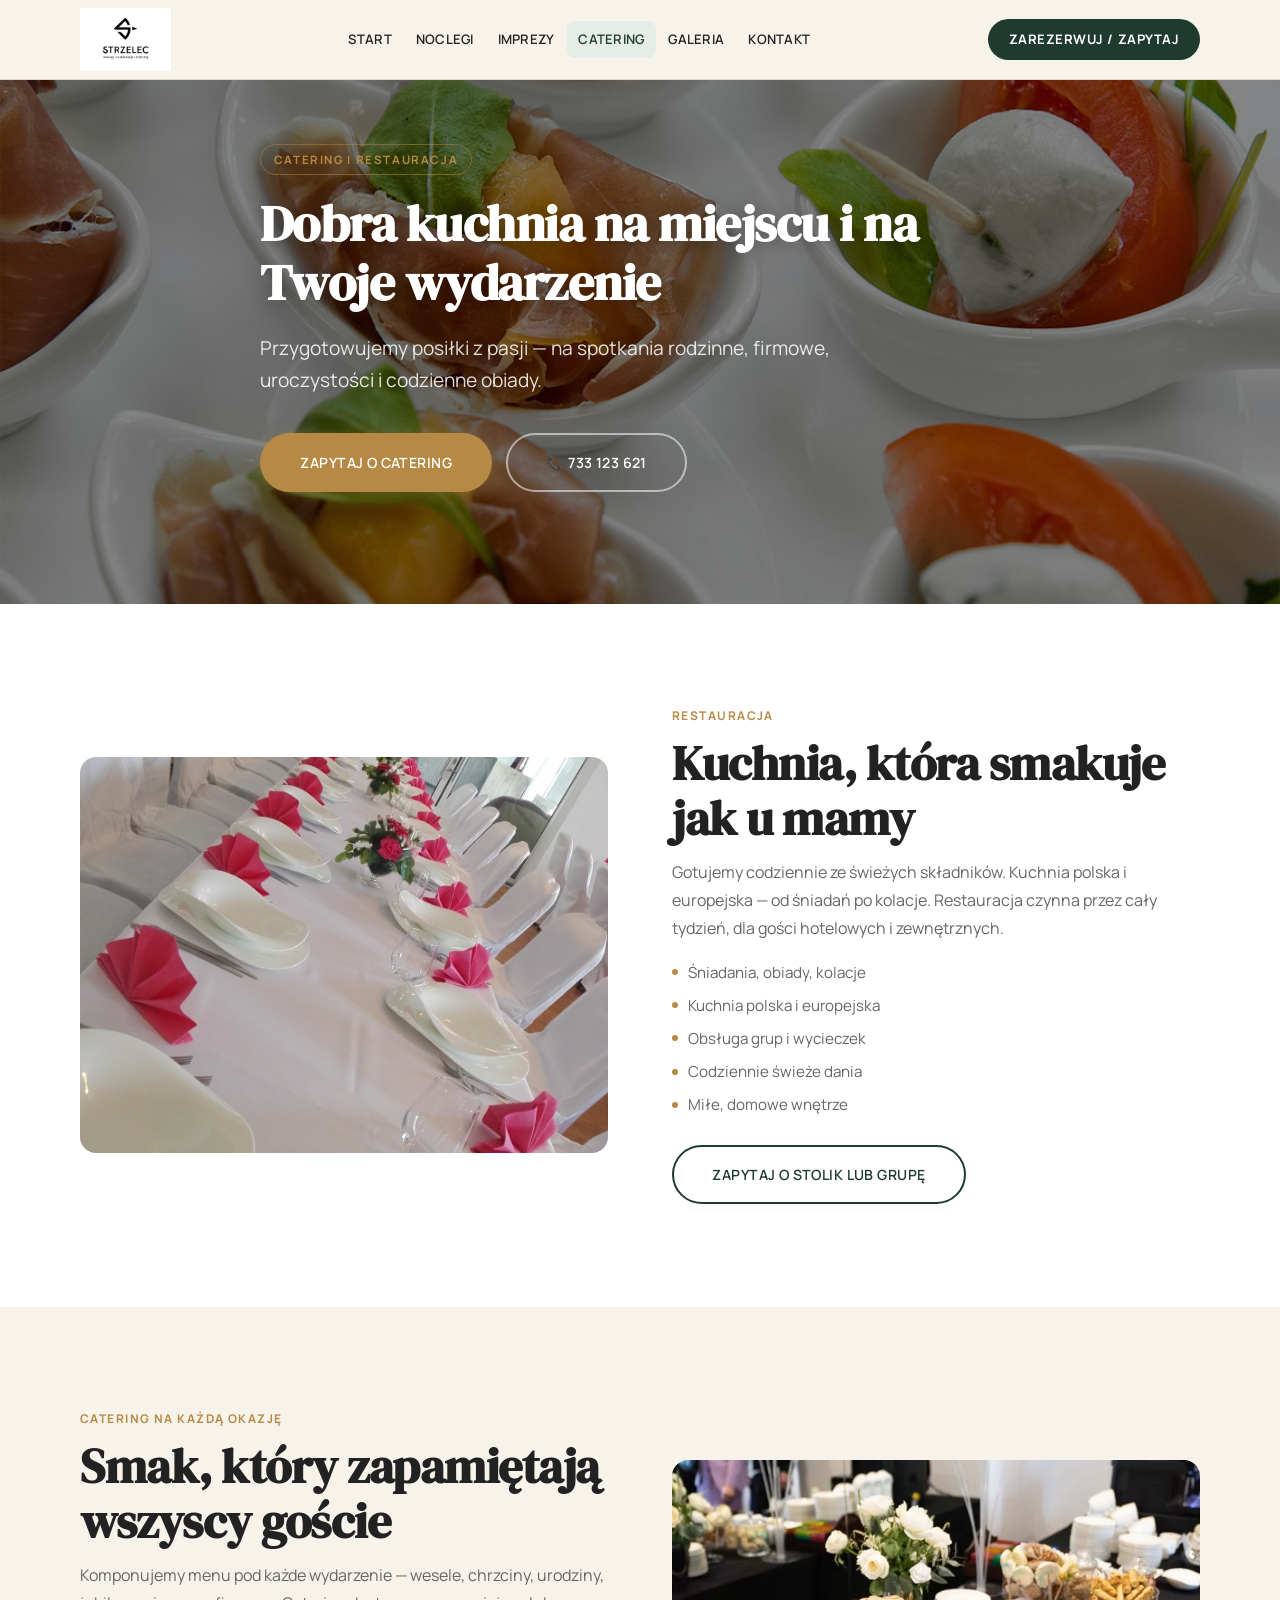
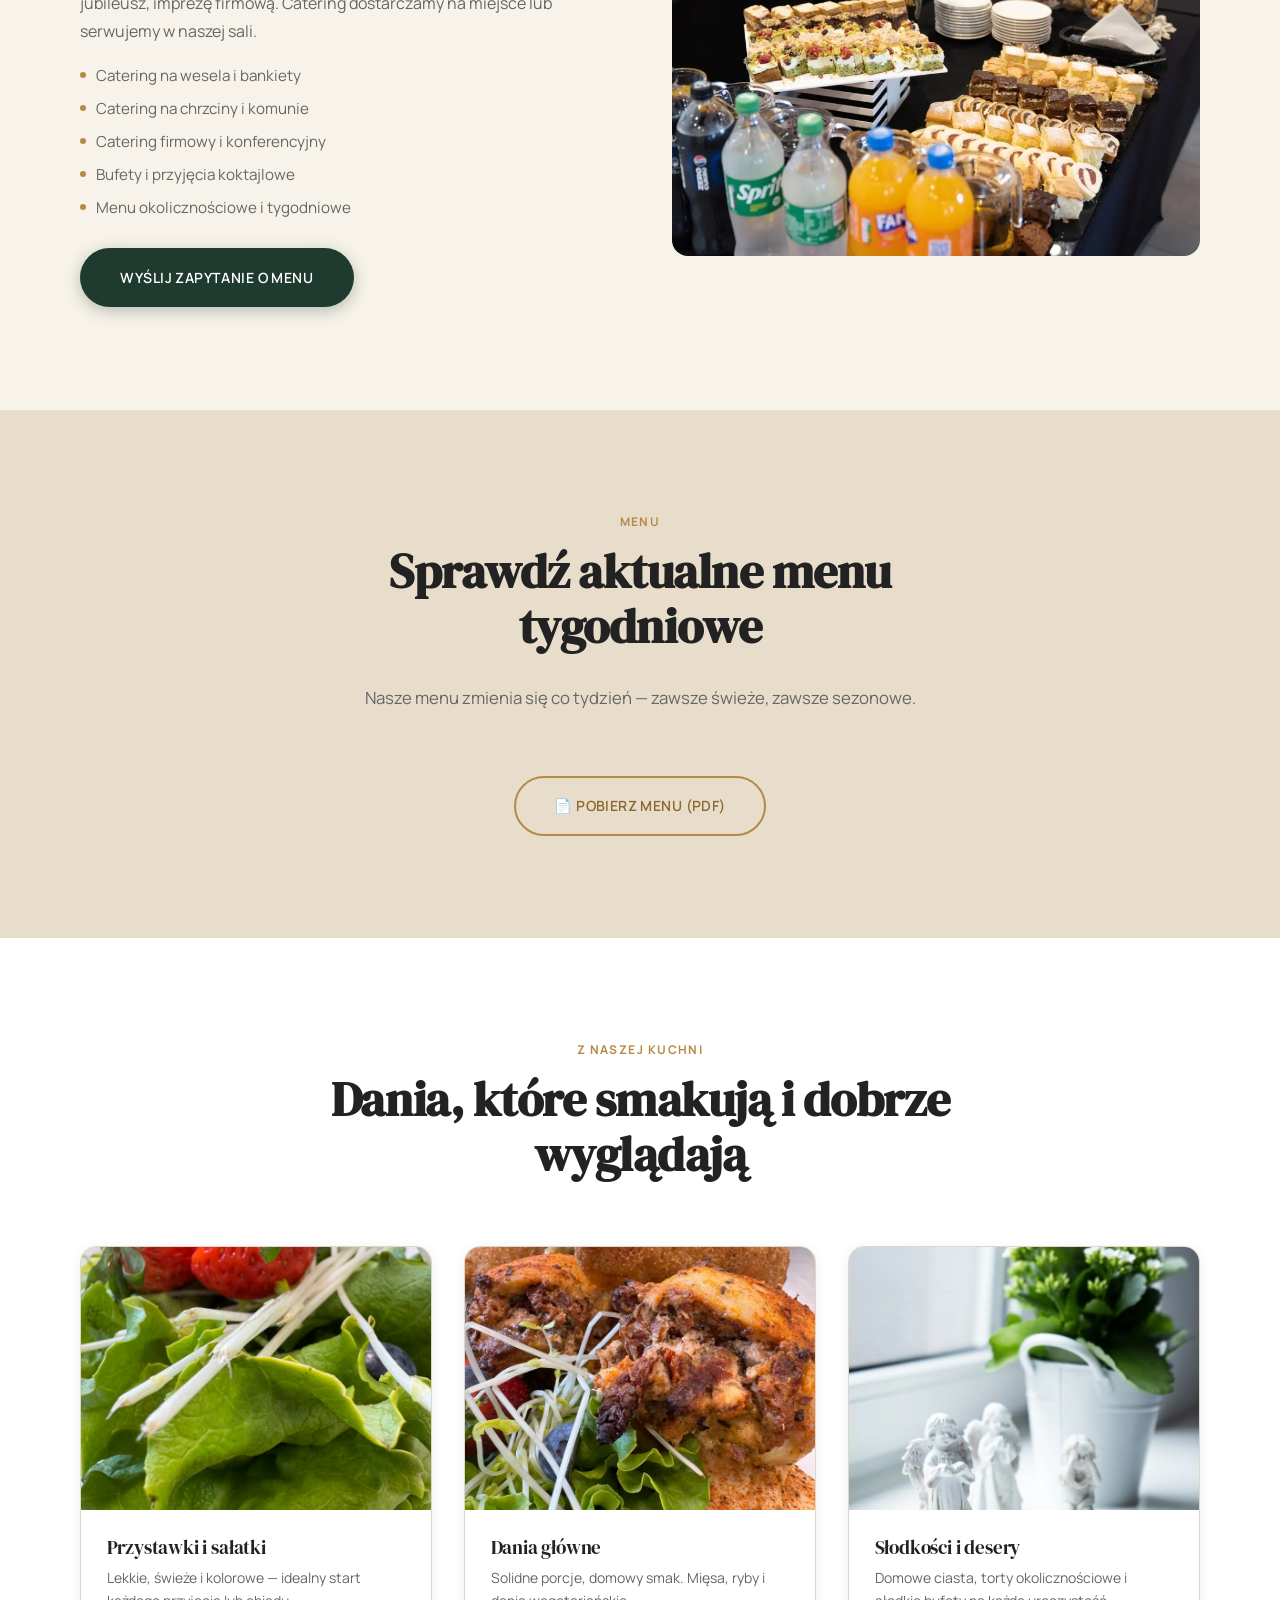
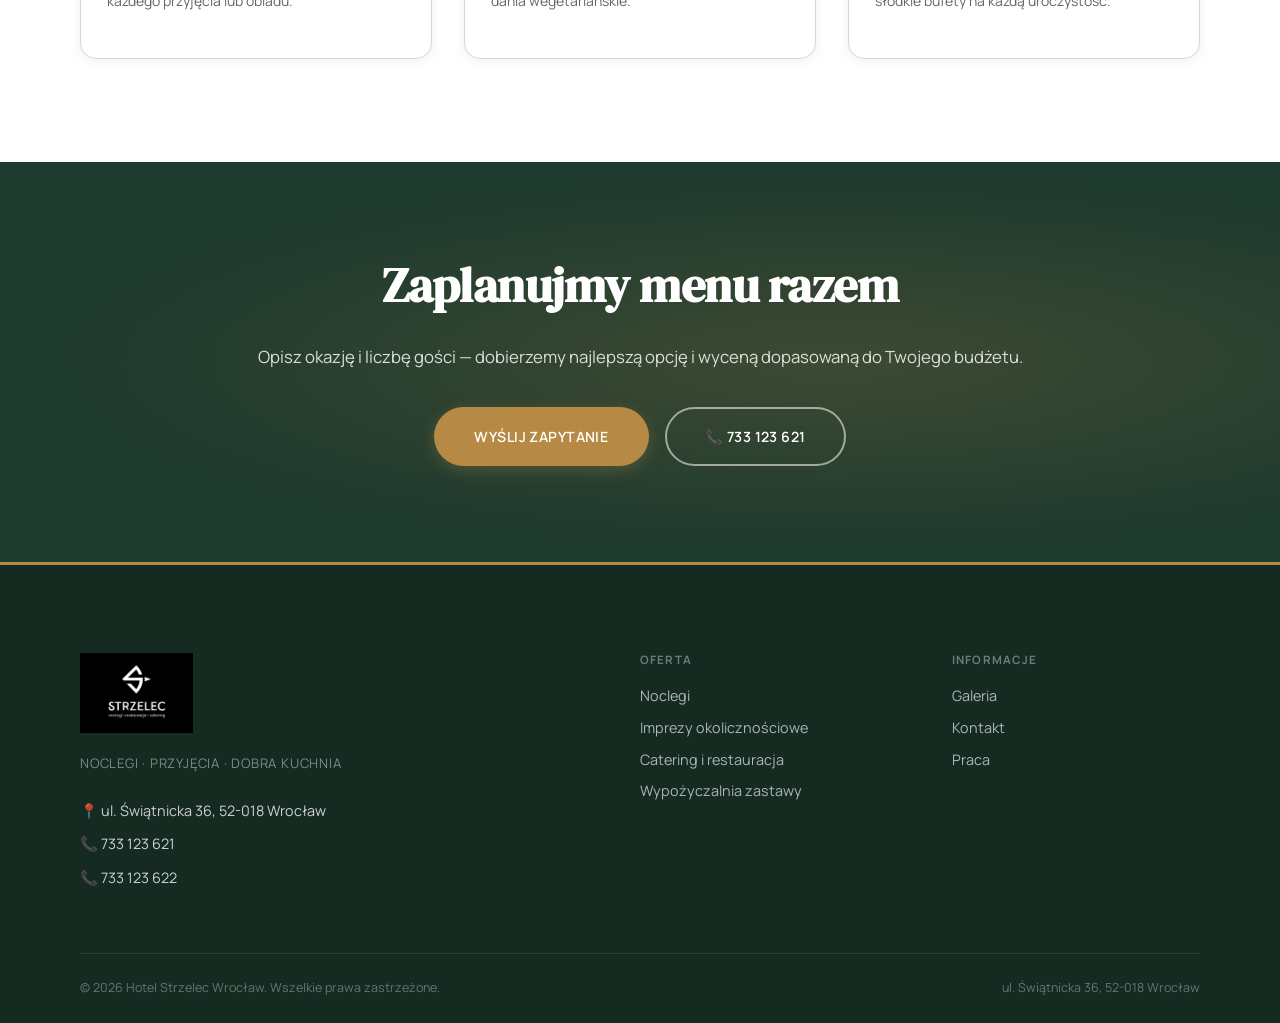
==== commit ccc03f10: "Nowe logo: czarne w headerze, białe w stopce (wersja pionowa) Co-authored-by: Cursor <cursoragent@cu" ====
--- a/catering.html
+++ b/catering.html
@@ -17,7 +17,7 @@
   <header class="site-header">
     <div class="header-inner">
       <a href="index.html" class="header-logo" aria-label="Hotel Strzelec – strona główna">
-        <img src="assets/img/logo.png" class="logo-img" alt="Logo Hotel Strzelec Wrocław" width="48" height="34">
+        <img src="assets/img/logo-black.png" class="logo-img" alt="Logo Hotel Strzelec Wrocław" width="48" height="34">
       </a>
       <nav class="site-nav" aria-label="Główna nawigacja">
         <a href="index.html">Start</a>
@@ -163,7 +163,7 @@
     <div class="container">
       <div class="footer-grid">
         <div class="footer-brand">
-          <img src="assets/img/logo.png" alt="Logo Hotel Strzelec" class="footer-logo">
+          <img src="assets/img/logo-white.png" alt="Logo Hotel Strzelec" class="footer-logo">
           <div class="footer-tagline">noclegi · przyjęcia · dobra kuchnia</div>
           <div class="footer-contact">
             <a href="https://www.google.com/maps/dir/?api=1&destination=ul.+%C5%9Awi%C4%85tnicka+36+Wroc%C5%82aw" target="_blank" rel="noopener">📍 ul. Świątnicka 36, 52-018 Wrocław</a>
--- a/assets/css/style.css
+++ b/assets/css/style.css
@@ -3,7 +3,7 @@
    Redesign 2026
    ============================================== */
 
-@import url('https://fonts.googleapis.com/css2?family=Cormorant+Garamond:ital,wght@0,400;0,500;0,600;0,700;1,400;1,600&family=Inter:wght@400;500;600;700&display=swap');
+@import url('https://fonts.googleapis.com/css2?family=DM+Serif+Display:ital@0;1&family=Manrope:wght@400;500;600;700;800&display=swap');
 
 /* --- Design Tokens --- */
 :root {
@@ -22,8 +22,8 @@
   --border:       #DDD6C9;
   --card-bg:      #FFFFFF;
 
-  --font-display: 'Cormorant Garamond', Georgia, serif;
-  --font-body:    'Inter', system-ui, -apple-system, sans-serif;
+  --font-display: 'DM Serif Display', Georgia, serif;
+  --font-body:    'Manrope', system-ui, -apple-system, sans-serif;
 
   --radius:    8px;
   --radius-lg: 16px;
@@ -147,9 +147,9 @@
   flex-shrink: 0;
 }
 .header-logo img.logo-img {
-  height: 58px;
+  height: 64px;
   width: auto;
-  max-width: 100px;
+  max-width: 120px;
   object-fit: contain;
 }
 .site-nav {
@@ -526,15 +526,23 @@
   border-color: rgba(182,138,69,0.4);
 }
 .trust-icon {
-  width: 52px; height: 52px;
-  background: var(--gold-light);
+  width: 80px; height: 80px;
   border-radius: 50%;
-  display: flex; align-items: center; justify-content: center;
-  font-size: 1.4rem;
+  overflow: hidden;
   margin-bottom: 1.1rem;
-  transition: background var(--t);
-}
-.trust-item:hover .trust-icon { background: rgba(182,138,69,0.2); }
+  border: 3px solid var(--gold-light);
+  transition: border-color var(--t), transform var(--t);
+  flex-shrink: 0;
+}
+.trust-icon img {
+  width: 100%; height: 100%;
+  object-fit: cover;
+  display: block;
+}
+.trust-item:hover .trust-icon {
+  border-color: var(--gold);
+  transform: scale(1.06);
+}
 .trust-item h3 { font-size: 1.1rem; margin-bottom: 0.4rem; }
 .trust-item p { font-size: 0.875rem; }
 
@@ -722,13 +730,19 @@
 }
 .contact-option:hover { border-color: var(--gold); box-shadow: var(--shadow); }
 .co-icon {
-  width: 48px; height: 48px;
-  background: var(--gold-light);
+  width: 60px; height: 60px;
   border-radius: 50%;
-  display: flex; align-items: center; justify-content: center;
-  font-size: 1.3rem;
+  overflow: hidden;
   flex-shrink: 0;
-}
+  border: 2px solid var(--gold-light);
+  transition: border-color var(--t);
+}
+.co-icon img {
+  width: 100%; height: 100%;
+  object-fit: cover;
+  display: block;
+}
+.contact-option:hover .co-icon { border-color: var(--gold); }
 .co-body h4 { font-family: var(--font-body); font-size: 0.72rem; font-weight: 700; text-transform: uppercase; letter-spacing: 0.08em; color: var(--muted); margin-bottom: 0.25rem; }
 .co-body p { font-size: 0.9rem; color: var(--text); margin-bottom: 0.1rem; }
 .co-body a { color: var(--green); font-weight: 600; font-size: 1rem; }
@@ -904,7 +918,7 @@
   gap: clamp(2rem, 5vw, 4rem);
   margin-bottom: 2.5rem;
 }
-.footer-logo { height: 52px; width: auto; opacity: 0.9; margin-bottom: 1rem; }
+.footer-logo { height: 80px; width: auto; margin-bottom: 1.25rem; }
 .footer-tagline { font-size: 0.82rem; color: rgba(255,255,255,0.45); margin-bottom: 1.5rem; letter-spacing: 0.06em; text-transform: uppercase; }
 .footer-contact { display: flex; flex-direction: column; gap: 0.6rem; margin-bottom: 1.5rem; }
 .footer-contact a {
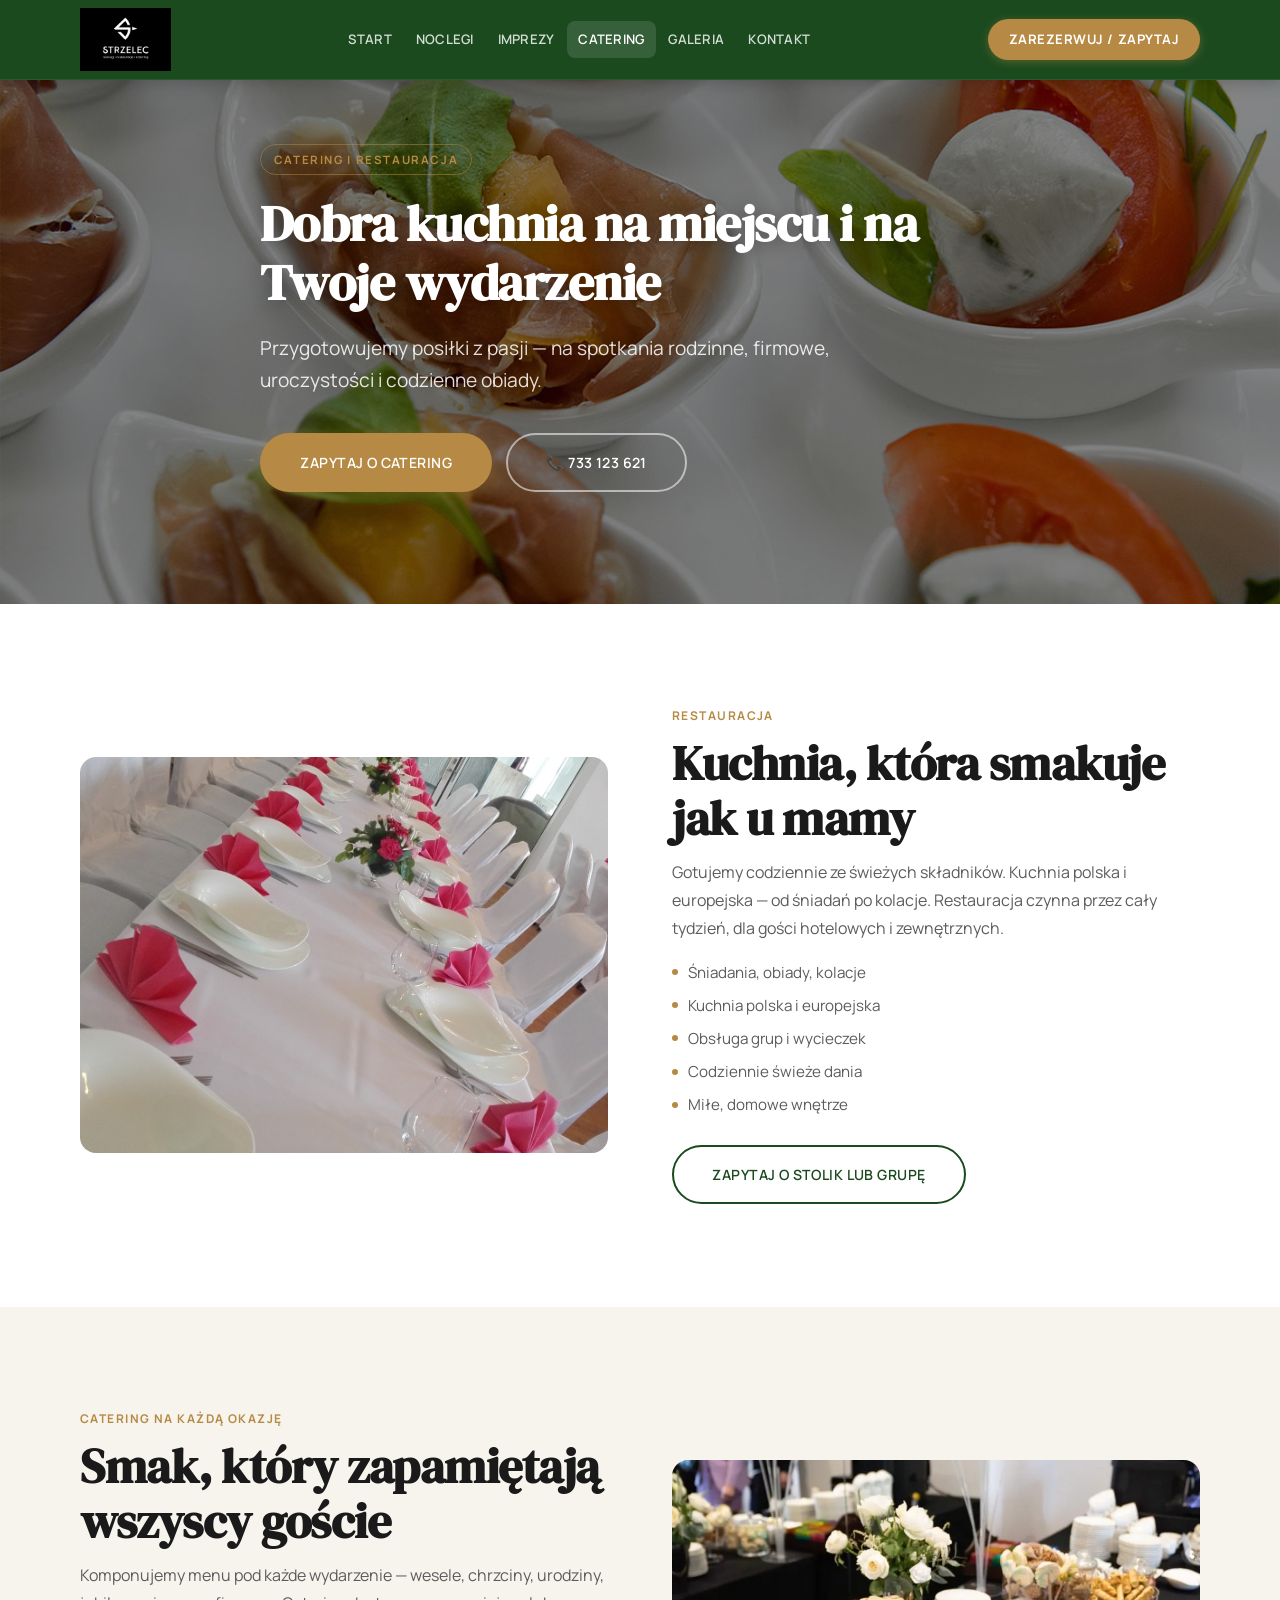
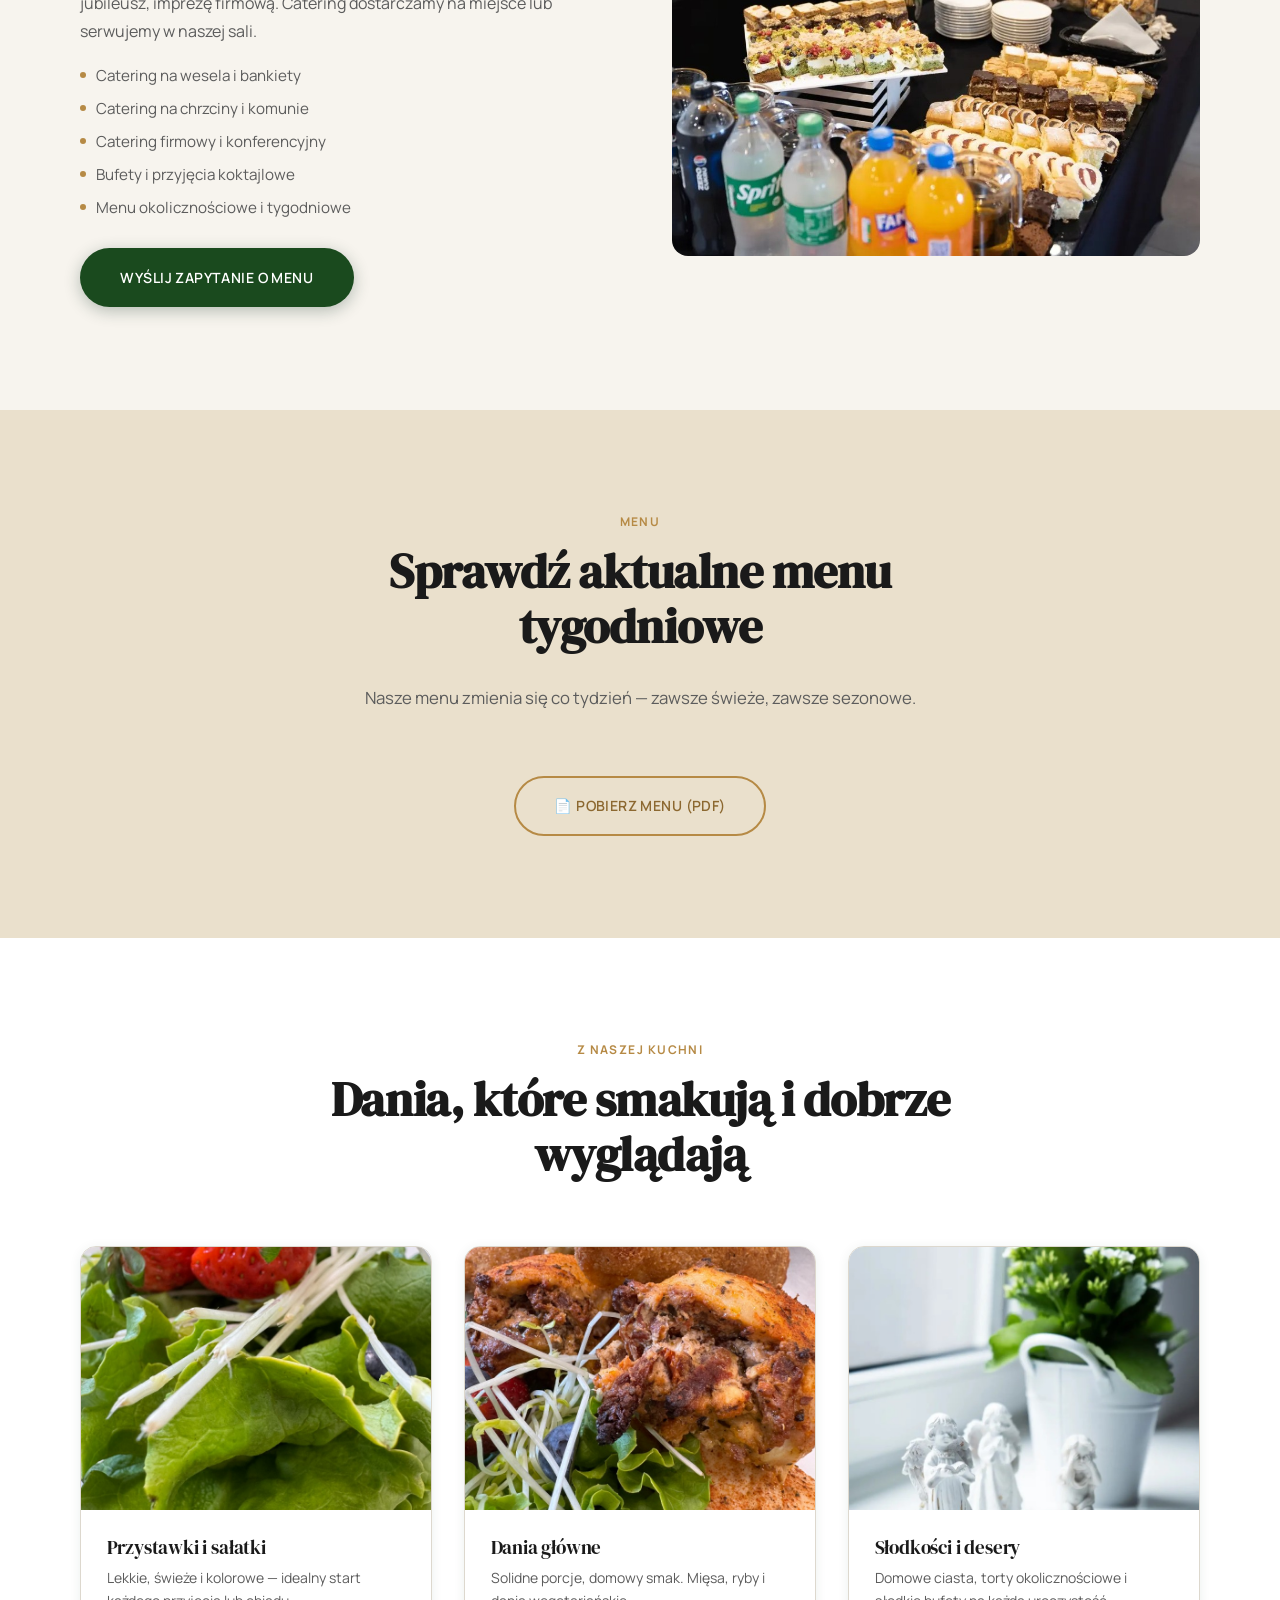
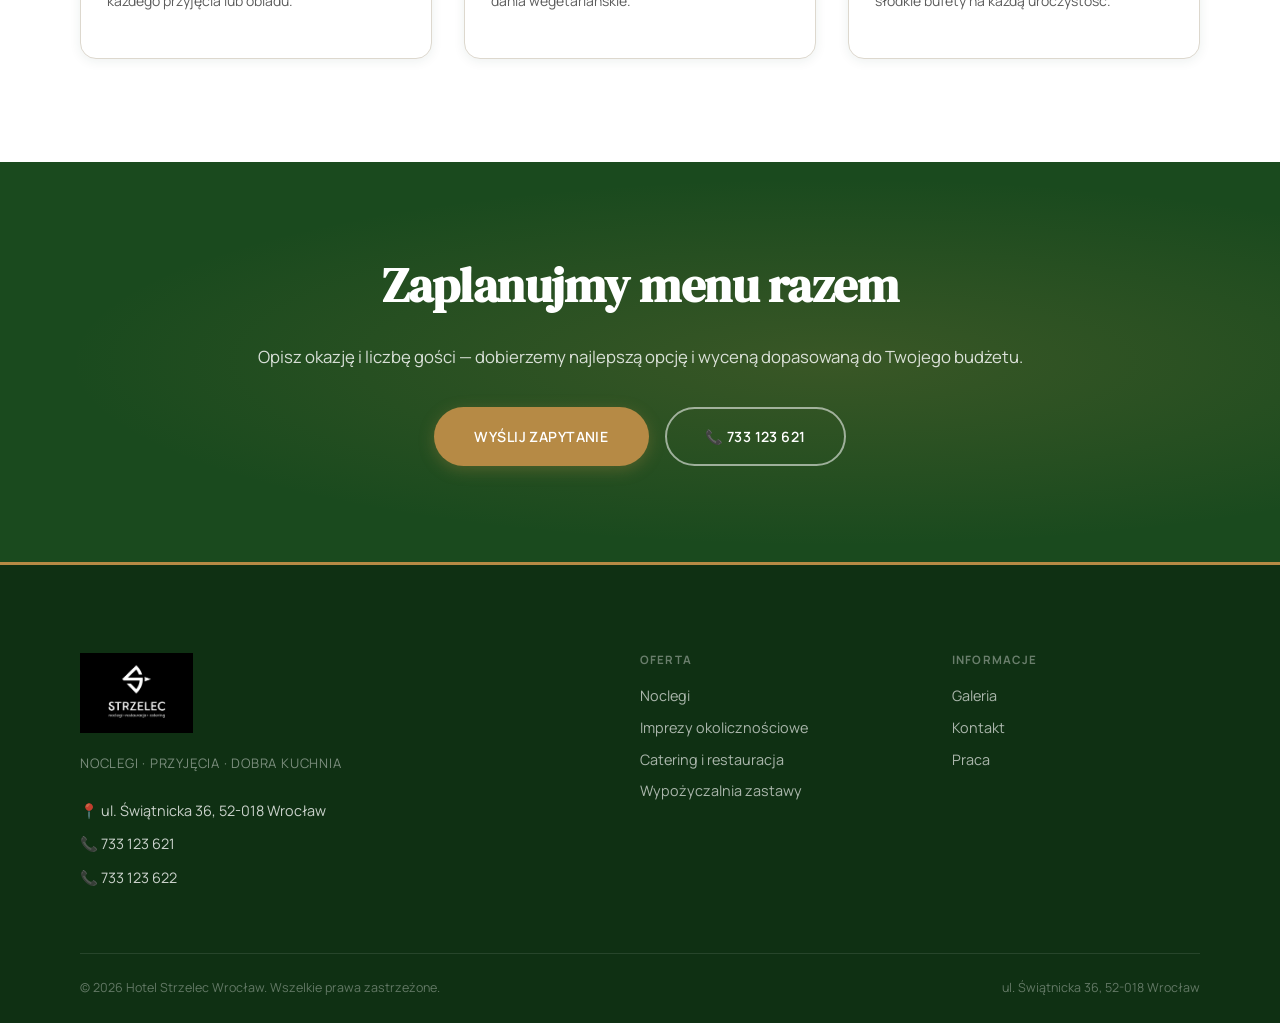
==== commit 49e60ab1: "Zielony header z białym logo, złoty CTA, paleta dopasowana do logo Co-authored-by: Cursor <cursorage" ====
--- a/catering.html
+++ b/catering.html
@@ -17,7 +17,7 @@
   <header class="site-header">
     <div class="header-inner">
       <a href="index.html" class="header-logo" aria-label="Hotel Strzelec – strona główna">
-        <img src="assets/img/logo-black.png" class="logo-img" alt="Logo Hotel Strzelec Wrocław" width="48" height="34">
+        <img src="assets/img/logo-white.png" class="logo-img" alt="Logo Hotel Strzelec Wrocław" width="48" height="34">
       </a>
       <nav class="site-nav" aria-label="Główna nawigacja">
         <a href="index.html">Start</a>
--- a/assets/css/style.css
+++ b/assets/css/style.css
@@ -7,19 +7,19 @@
 
 /* --- Design Tokens --- */
 :root {
-  --green:        #1F3A2E;
-  --green-dark:   #152B22;
-  --green-mid:    #2A4D3C;
-  --green-light:  #E6EDE8;
+  --green:        #1A4A1E;
+  --green-dark:   #0F3013;
+  --green-mid:    #245928;
+  --green-light:  #E4EEE5;
   --gold:         #B68A45;
   --gold-light:   #F0E5CE;
   --gold-dark:    #8C6830;
-  --ivory:        #F7F3EA;
-  --beige:        #E8DDCB;
-  --text:         #222222;
-  --muted:        #666666;
+  --ivory:        #F7F4EE;
+  --beige:        #EAE0CC;
+  --text:         #1A1A1A;
+  --muted:        #5C5C5C;
   --white:        #FFFFFF;
-  --border:       #DDD6C9;
+  --border:       #DDD8CE;
   --card-bg:      #FFFFFF;
 
   --font-display: 'DM Serif Display', Georgia, serif;
@@ -124,12 +124,11 @@
   top: 0;
   z-index: 1000;
   height: var(--header-h);
-  background: rgba(247,243,234,0.97);
-  backdrop-filter: blur(14px);
-  -webkit-backdrop-filter: blur(14px);
-  border-bottom: 1px solid var(--border);
-  display: flex;
-  align-items: center;
+  background: var(--green);
+  border-bottom: 1px solid rgba(255,255,255,0.08);
+  display: flex;
+  align-items: center;
+  box-shadow: 0 2px 16px rgba(0,0,0,0.25);
 }
 .header-inner {
   display: flex;
@@ -162,7 +161,7 @@
   font-weight: 600;
   padding: 0.45rem 0.7rem;
   border-radius: var(--radius);
-  color: var(--text);
+  color: rgba(255,255,255,0.82);
   letter-spacing: 0.02em;
   text-transform: uppercase;
   transition: color var(--t), background var(--t);
@@ -170,16 +169,16 @@
 }
 .site-nav a:hover,
 .site-nav a.active {
-  color: var(--green);
-  background: var(--green-light);
-}
-.site-nav a:focus-visible { outline: 2px solid var(--green); outline-offset: 2px; }
+  color: #fff;
+  background: rgba(255,255,255,0.12);
+}
+.site-nav a:focus-visible { outline: 2px solid var(--gold); outline-offset: 2px; }
 
 .header-cta {
   display: inline-flex;
   align-items: center;
   gap: 0.4rem;
-  background: var(--green);
+  background: var(--gold);
   color: var(--white) !important;
   font-size: 0.82rem;
   font-weight: 700;
@@ -187,12 +186,17 @@
   border-radius: var(--radius-pill);
   letter-spacing: 0.04em;
   text-transform: uppercase;
-  transition: background var(--t), transform var(--t);
+  transition: background var(--t), transform var(--t), box-shadow var(--t);
   white-space: nowrap;
   flex-shrink: 0;
-}
-.header-cta:hover { background: var(--green-dark); transform: translateY(-1px); }
-.header-cta:focus-visible { outline: 2px solid var(--green); outline-offset: 3px; }
+  box-shadow: 0 2px 10px rgba(182,138,69,0.4);
+}
+.header-cta:hover {
+  background: var(--gold-dark);
+  transform: translateY(-1px);
+  box-shadow: 0 4px 16px rgba(182,138,69,0.5);
+}
+.header-cta:focus-visible { outline: 2px solid var(--gold); outline-offset: 3px; }
 
 /* Hamburger */
 .hamburger {
@@ -206,13 +210,13 @@
   border-radius: var(--radius);
   transition: background var(--t);
 }
-.hamburger:hover { background: var(--green-light); }
-.hamburger:focus-visible { outline: 2px solid var(--green); outline-offset: 2px; }
+.hamburger:hover { background: rgba(255,255,255,0.12); }
+.hamburger:focus-visible { outline: 2px solid var(--gold); outline-offset: 2px; }
 .hamburger span {
   display: block;
   width: 100%;
   height: 2px;
-  background: var(--text);
+  background: rgba(255,255,255,0.9);
   border-radius: 2px;
   transition: transform var(--t), opacity var(--t);
 }
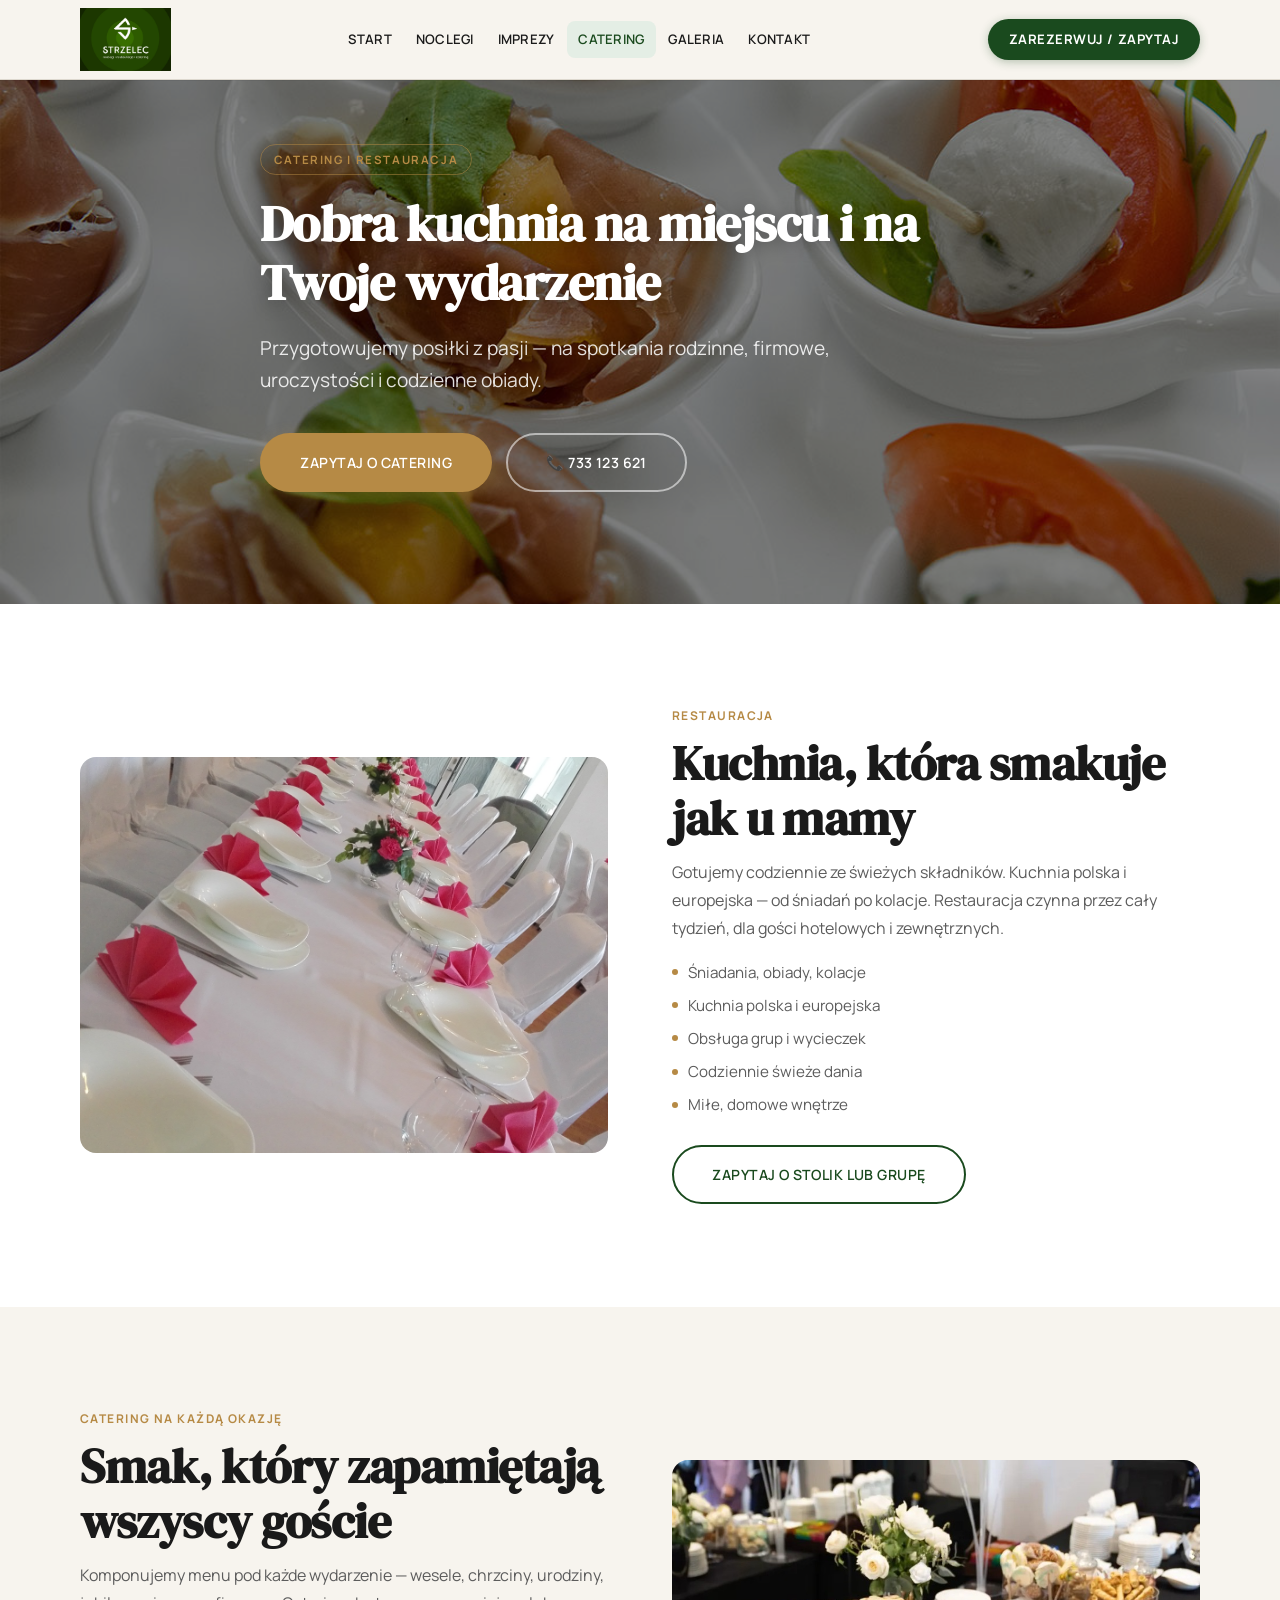
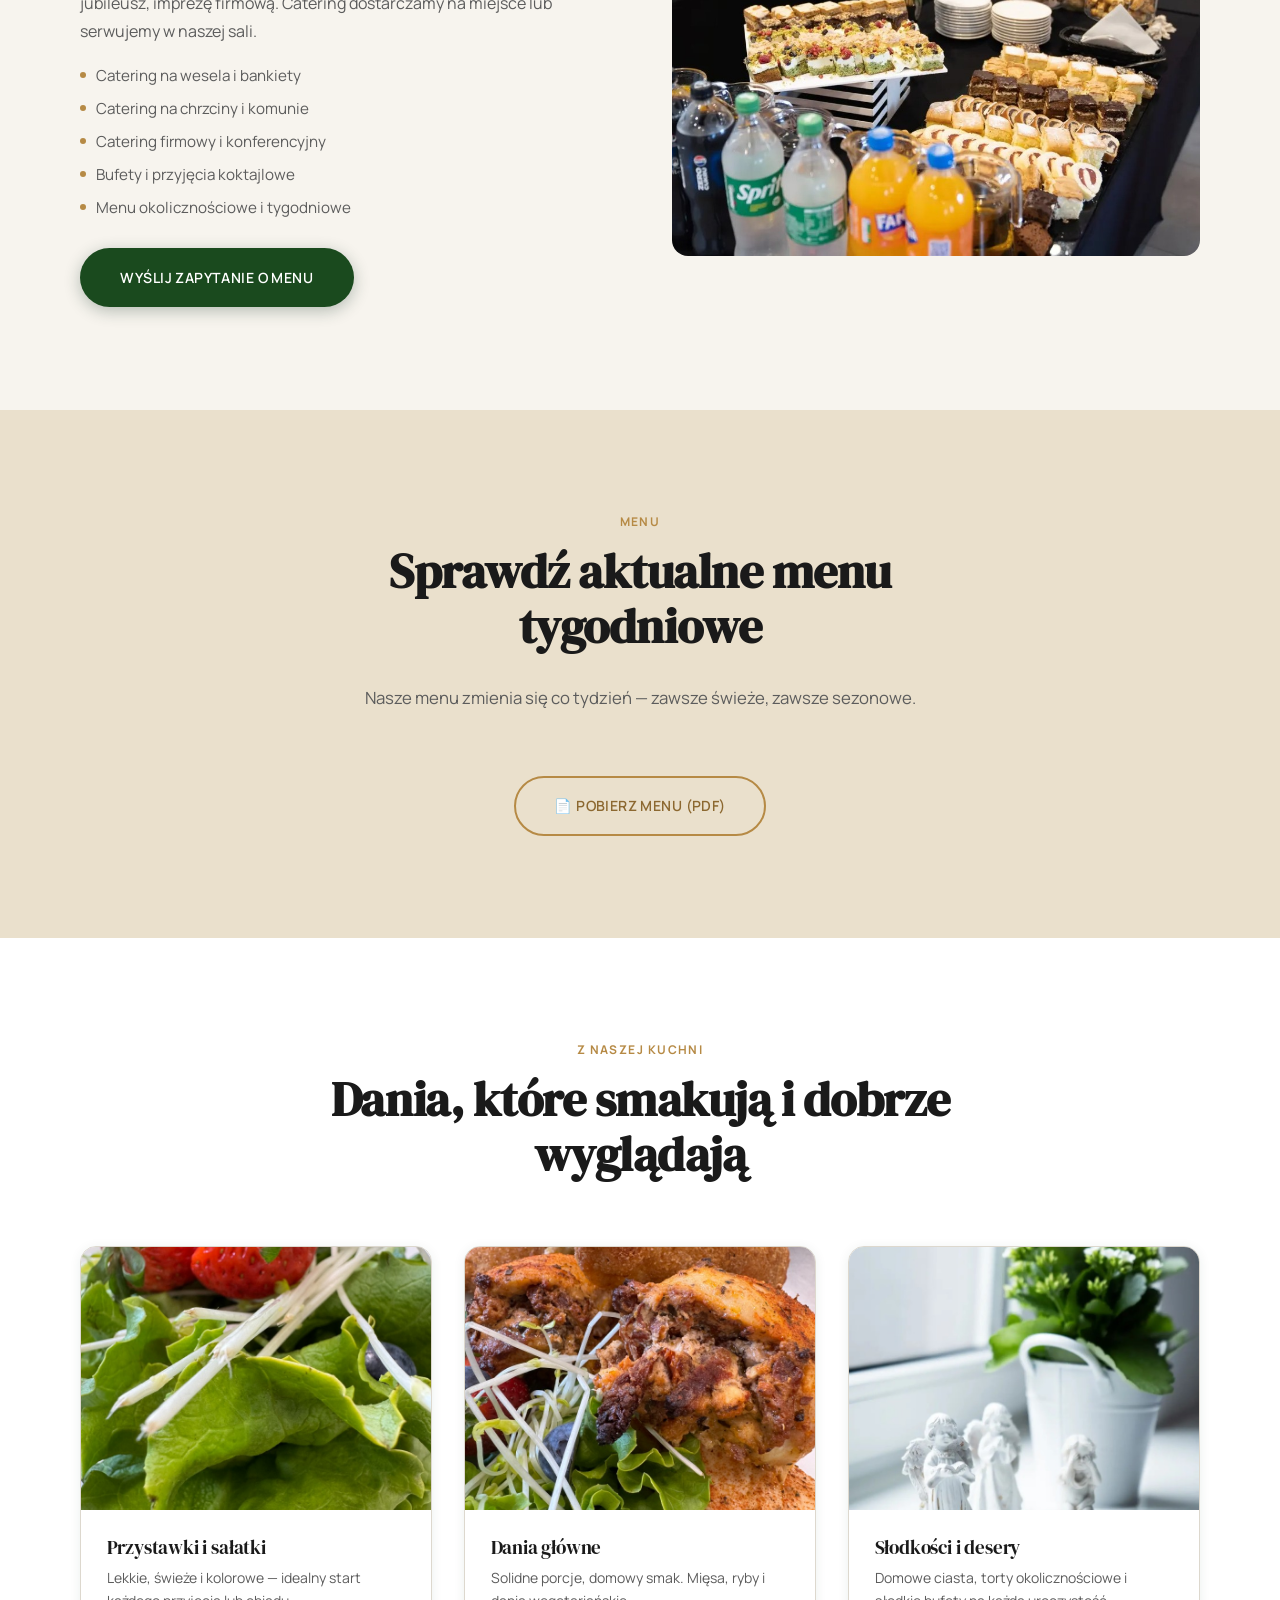
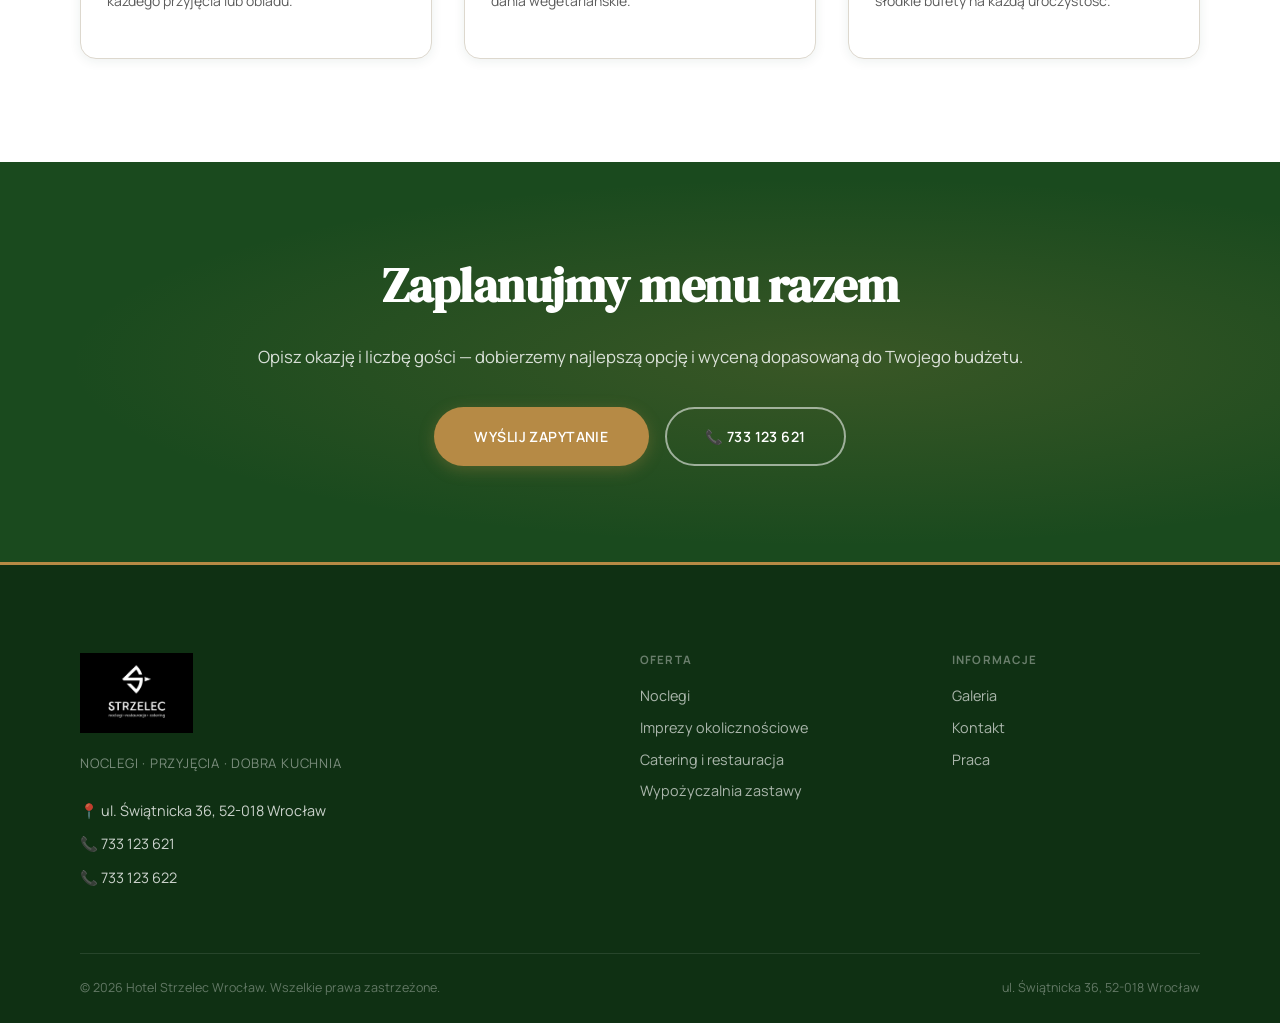
==== commit 1adfee47: "Przywrócono jasny header; zielone logo w headerze, białe w stopce Co-authored-by: Cursor <cursoragen" ====
--- a/catering.html
+++ b/catering.html
@@ -17,7 +17,7 @@
   <header class="site-header">
     <div class="header-inner">
       <a href="index.html" class="header-logo" aria-label="Hotel Strzelec – strona główna">
-        <img src="assets/img/logo-white.png" class="logo-img" alt="Logo Hotel Strzelec Wrocław" width="48" height="34">
+        <img src="assets/img/logo-green.png" class="logo-img" alt="Logo Hotel Strzelec Wrocław" width="48" height="34">
       </a>
       <nav class="site-nav" aria-label="Główna nawigacja">
         <a href="index.html">Start</a>
--- a/assets/css/style.css
+++ b/assets/css/style.css
@@ -124,11 +124,13 @@
   top: 0;
   z-index: 1000;
   height: var(--header-h);
-  background: var(--green);
-  border-bottom: 1px solid rgba(255,255,255,0.08);
-  display: flex;
-  align-items: center;
-  box-shadow: 0 2px 16px rgba(0,0,0,0.25);
+  background: rgba(247,244,238,0.97);
+  backdrop-filter: blur(14px);
+  -webkit-backdrop-filter: blur(14px);
+  border-bottom: 1px solid var(--border);
+  display: flex;
+  align-items: center;
+  box-shadow: 0 1px 0 rgba(0,0,0,0.06);
 }
 .header-inner {
   display: flex;
@@ -161,7 +163,7 @@
   font-weight: 600;
   padding: 0.45rem 0.7rem;
   border-radius: var(--radius);
-  color: rgba(255,255,255,0.82);
+  color: var(--text);
   letter-spacing: 0.02em;
   text-transform: uppercase;
   transition: color var(--t), background var(--t);
@@ -169,16 +171,16 @@
 }
 .site-nav a:hover,
 .site-nav a.active {
-  color: #fff;
-  background: rgba(255,255,255,0.12);
-}
-.site-nav a:focus-visible { outline: 2px solid var(--gold); outline-offset: 2px; }
+  color: var(--green);
+  background: var(--green-light);
+}
+.site-nav a:focus-visible { outline: 2px solid var(--green); outline-offset: 2px; }
 
 .header-cta {
   display: inline-flex;
   align-items: center;
   gap: 0.4rem;
-  background: var(--gold);
+  background: var(--green);
   color: var(--white) !important;
   font-size: 0.82rem;
   font-weight: 700;
@@ -189,14 +191,14 @@
   transition: background var(--t), transform var(--t), box-shadow var(--t);
   white-space: nowrap;
   flex-shrink: 0;
-  box-shadow: 0 2px 10px rgba(182,138,69,0.4);
+  box-shadow: 0 2px 10px rgba(26,74,30,0.3);
 }
 .header-cta:hover {
-  background: var(--gold-dark);
+  background: var(--green-dark);
   transform: translateY(-1px);
-  box-shadow: 0 4px 16px rgba(182,138,69,0.5);
-}
-.header-cta:focus-visible { outline: 2px solid var(--gold); outline-offset: 3px; }
+  box-shadow: 0 4px 16px rgba(26,74,30,0.4);
+}
+.header-cta:focus-visible { outline: 2px solid var(--green); outline-offset: 3px; }
 
 /* Hamburger */
 .hamburger {
@@ -210,13 +212,13 @@
   border-radius: var(--radius);
   transition: background var(--t);
 }
-.hamburger:hover { background: rgba(255,255,255,0.12); }
-.hamburger:focus-visible { outline: 2px solid var(--gold); outline-offset: 2px; }
+.hamburger:hover { background: var(--green-light); }
+.hamburger:focus-visible { outline: 2px solid var(--green); outline-offset: 2px; }
 .hamburger span {
   display: block;
   width: 100%;
   height: 2px;
-  background: rgba(255,255,255,0.9);
+  background: var(--text);
   border-radius: 2px;
   transition: transform var(--t), opacity var(--t);
 }
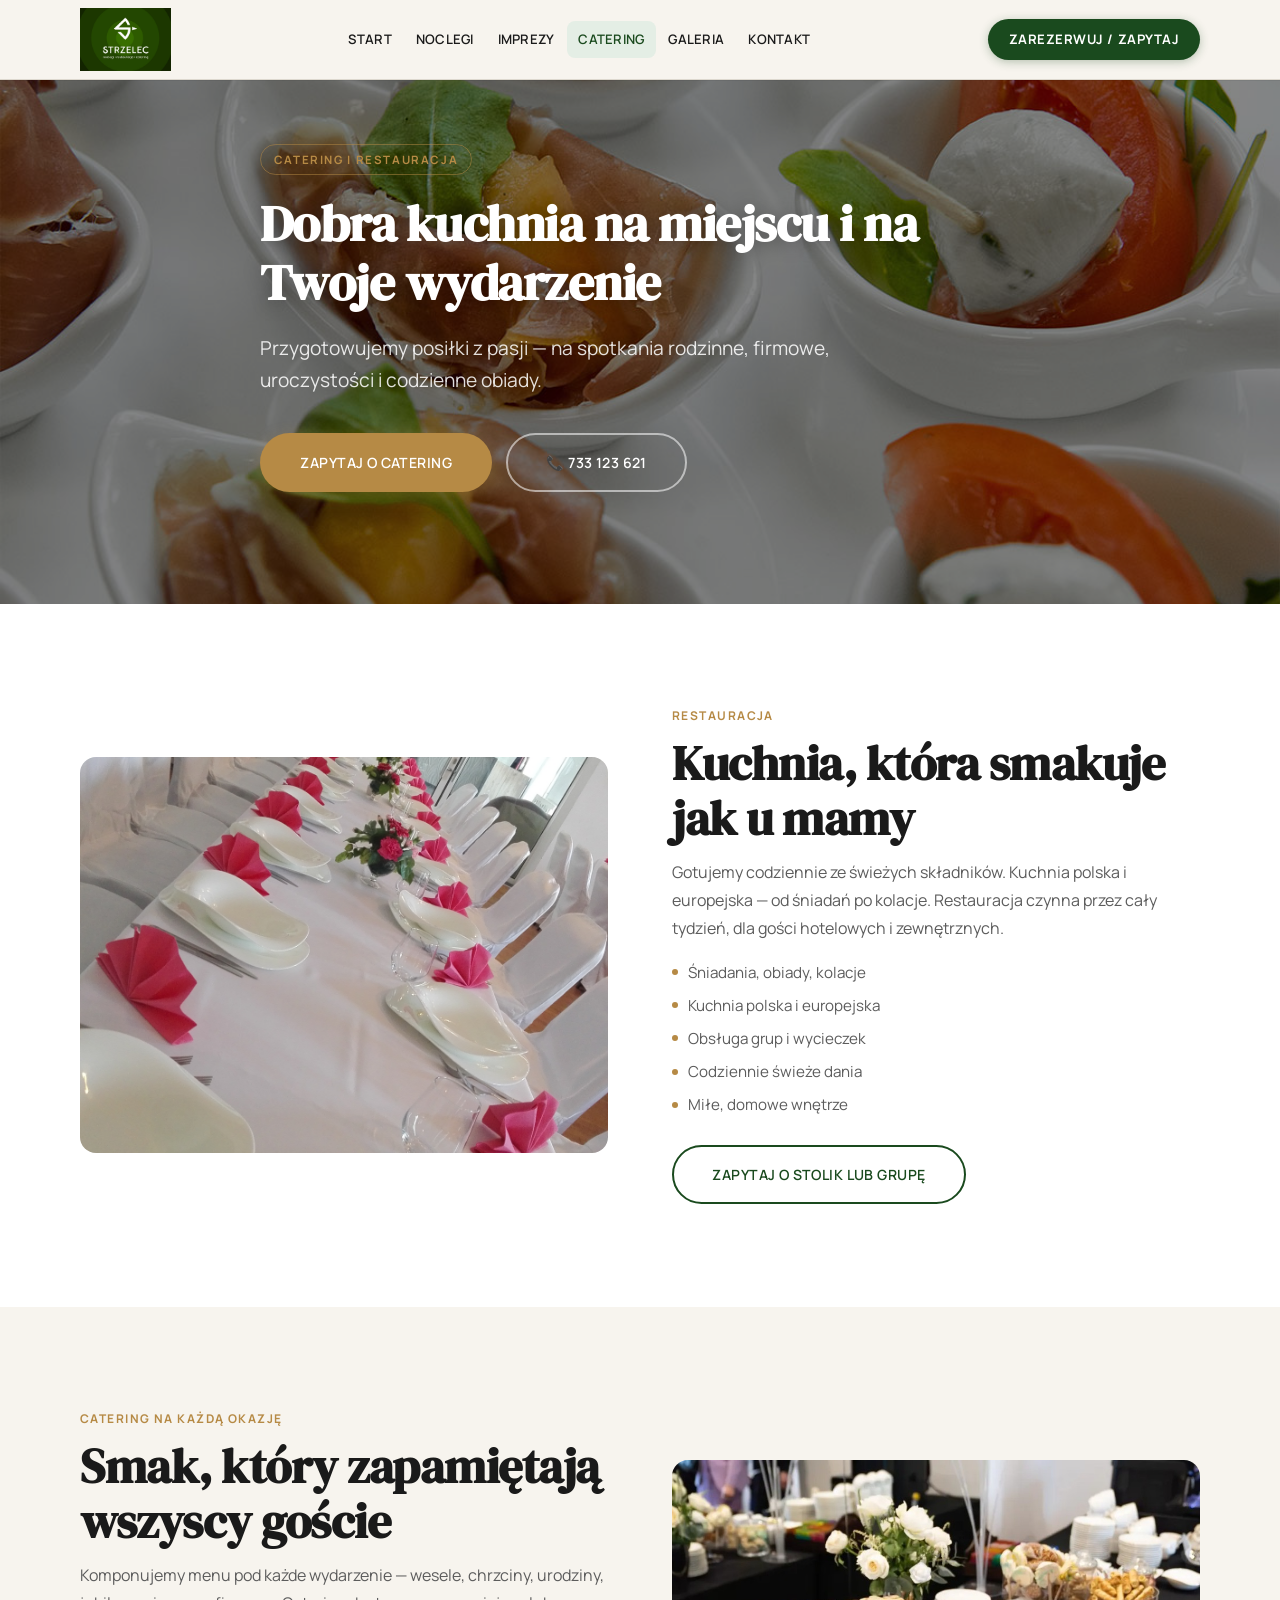
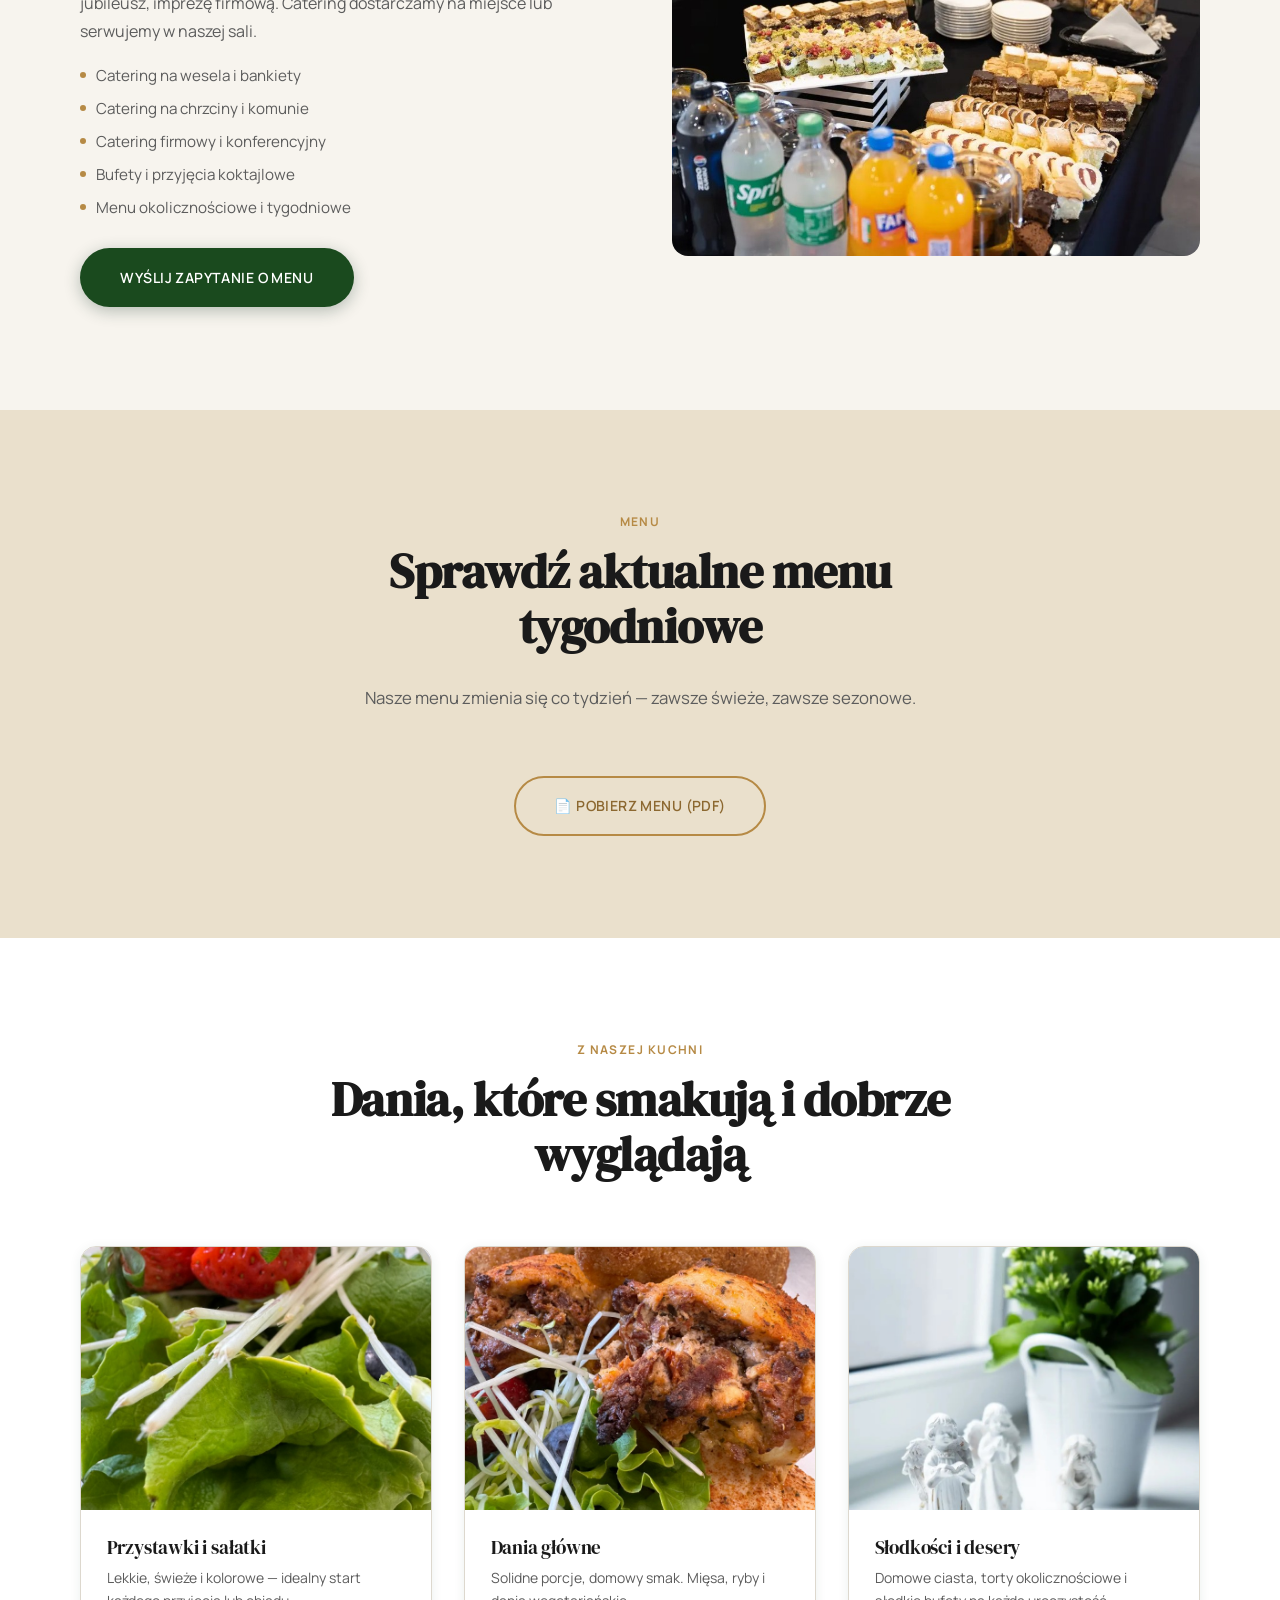
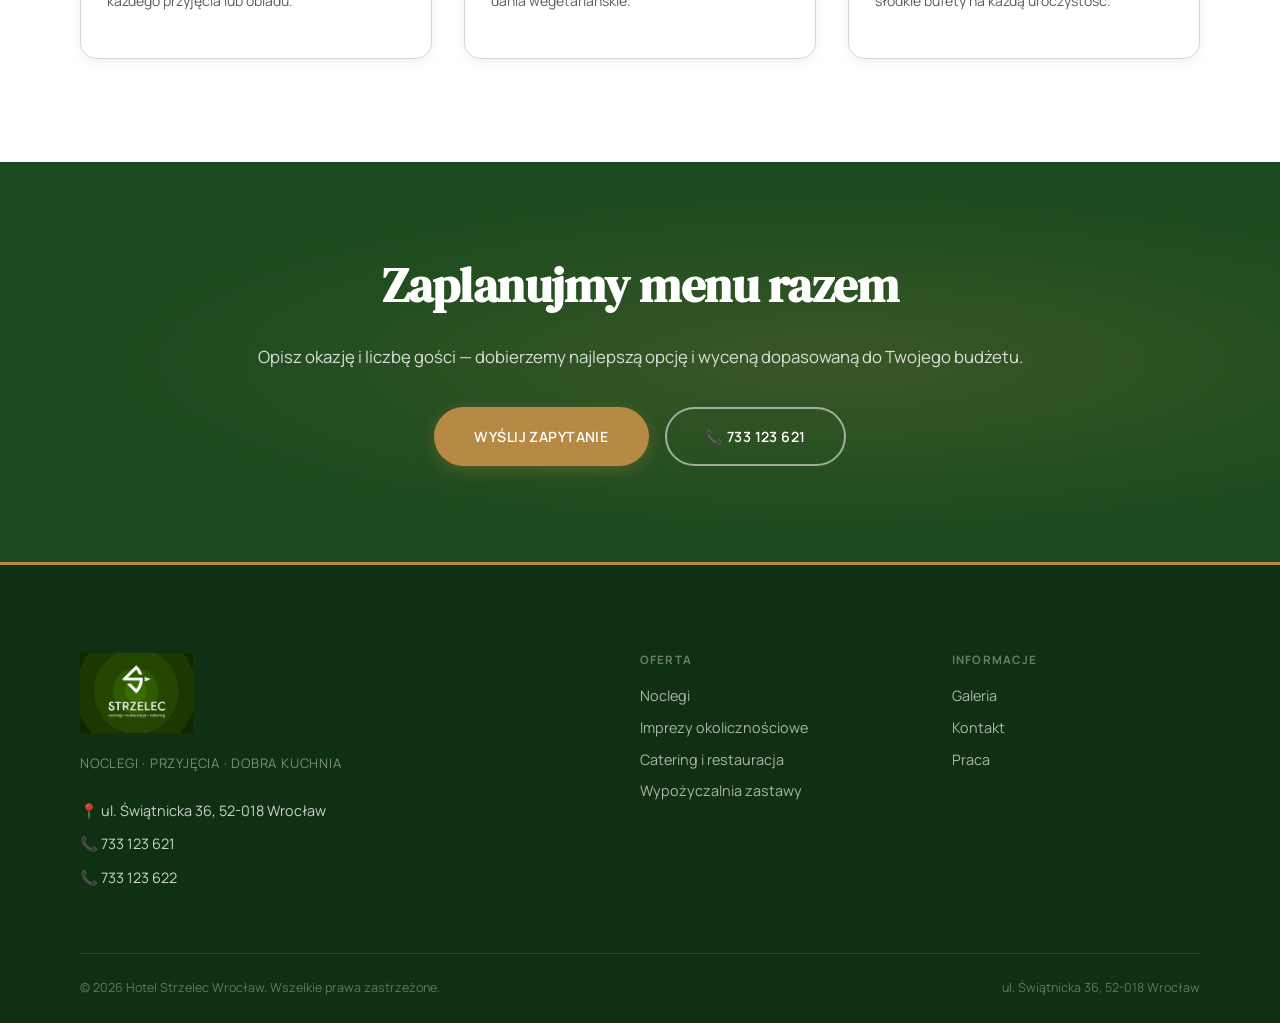
==== commit 43b76b5d: "Stopka: zielone logo zamiast białego (czarne tło logo-white było widoczne) Co-authored-by: Cursor <c" ====
--- a/catering.html
+++ b/catering.html
@@ -163,7 +163,7 @@
     <div class="container">
       <div class="footer-grid">
         <div class="footer-brand">
-          <img src="assets/img/logo-white.png" alt="Logo Hotel Strzelec" class="footer-logo">
+          <img src="assets/img/logo-green.png" alt="Logo Hotel Strzelec" class="footer-logo">
           <div class="footer-tagline">noclegi · przyjęcia · dobra kuchnia</div>
           <div class="footer-contact">
             <a href="https://www.google.com/maps/dir/?api=1&destination=ul.+%C5%9Awi%C4%85tnicka+36+Wroc%C5%82aw" target="_blank" rel="noopener">📍 ul. Świątnicka 36, 52-018 Wrocław</a>
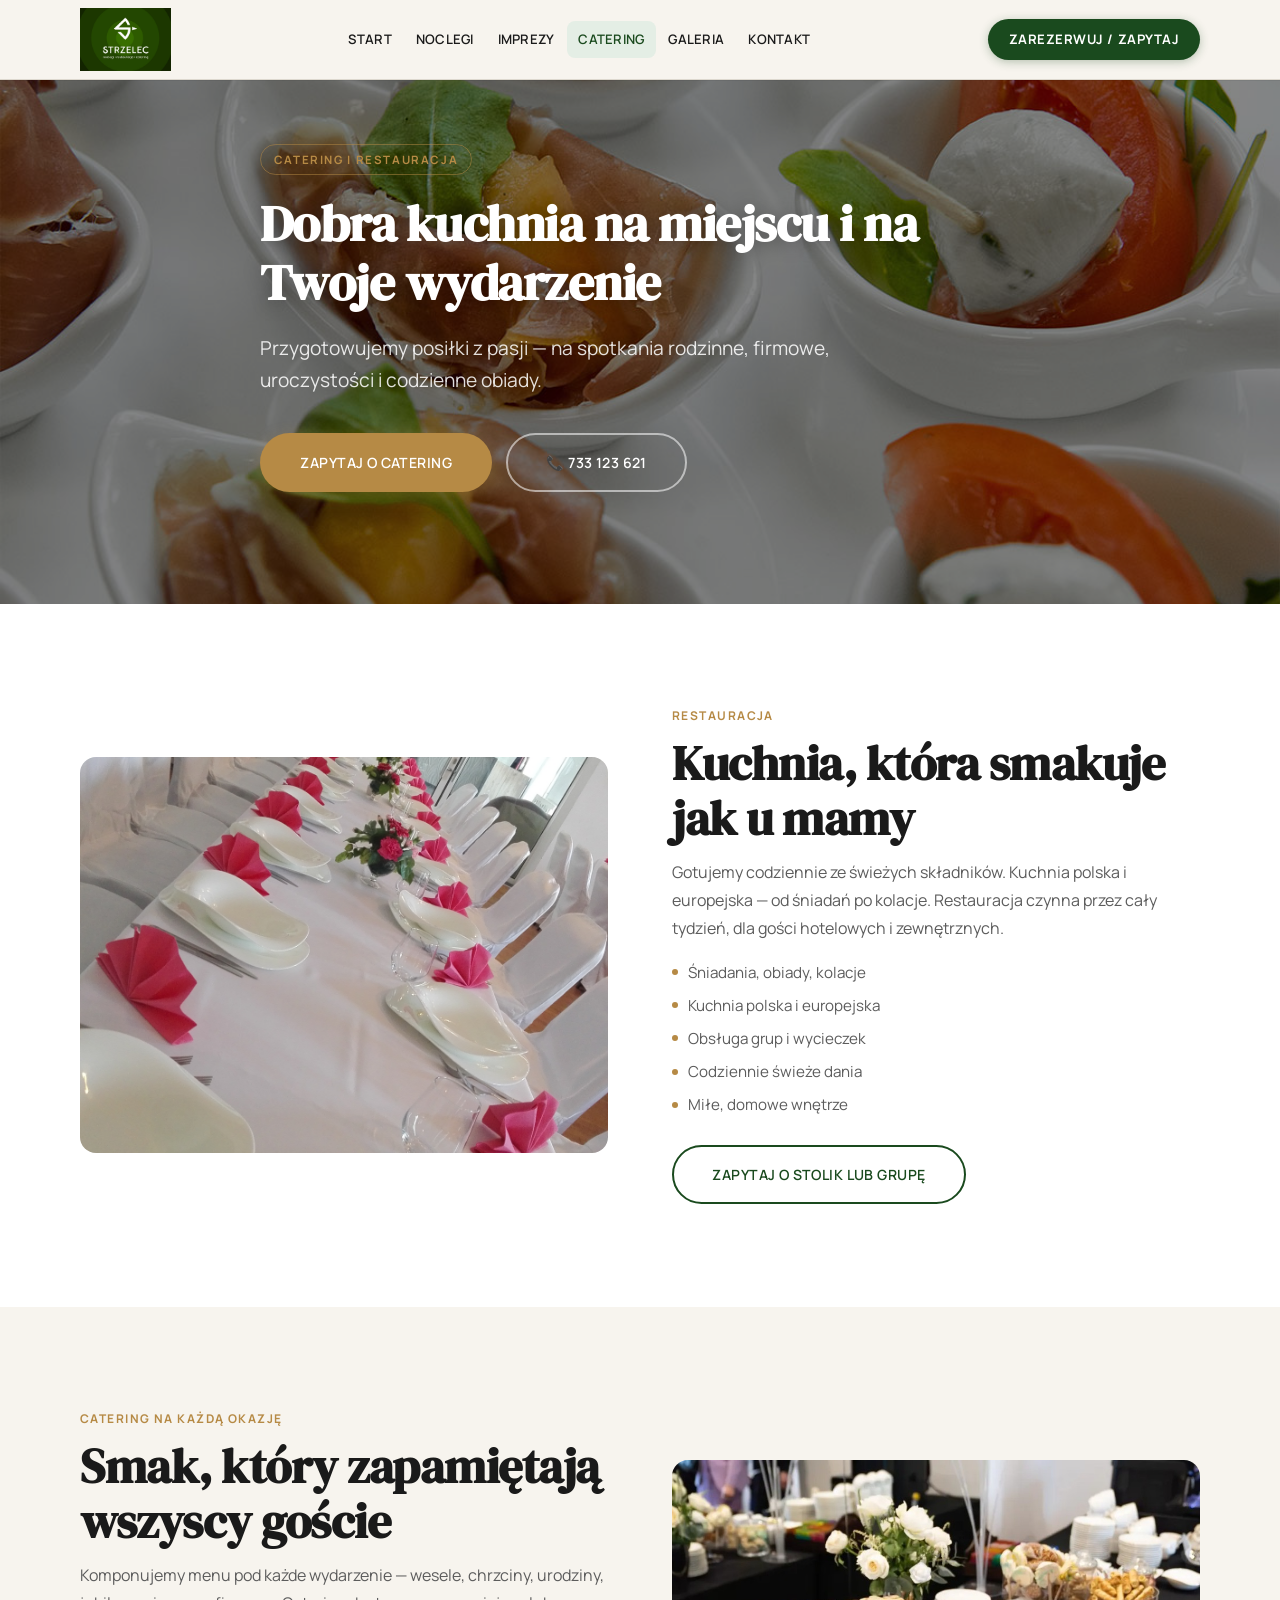
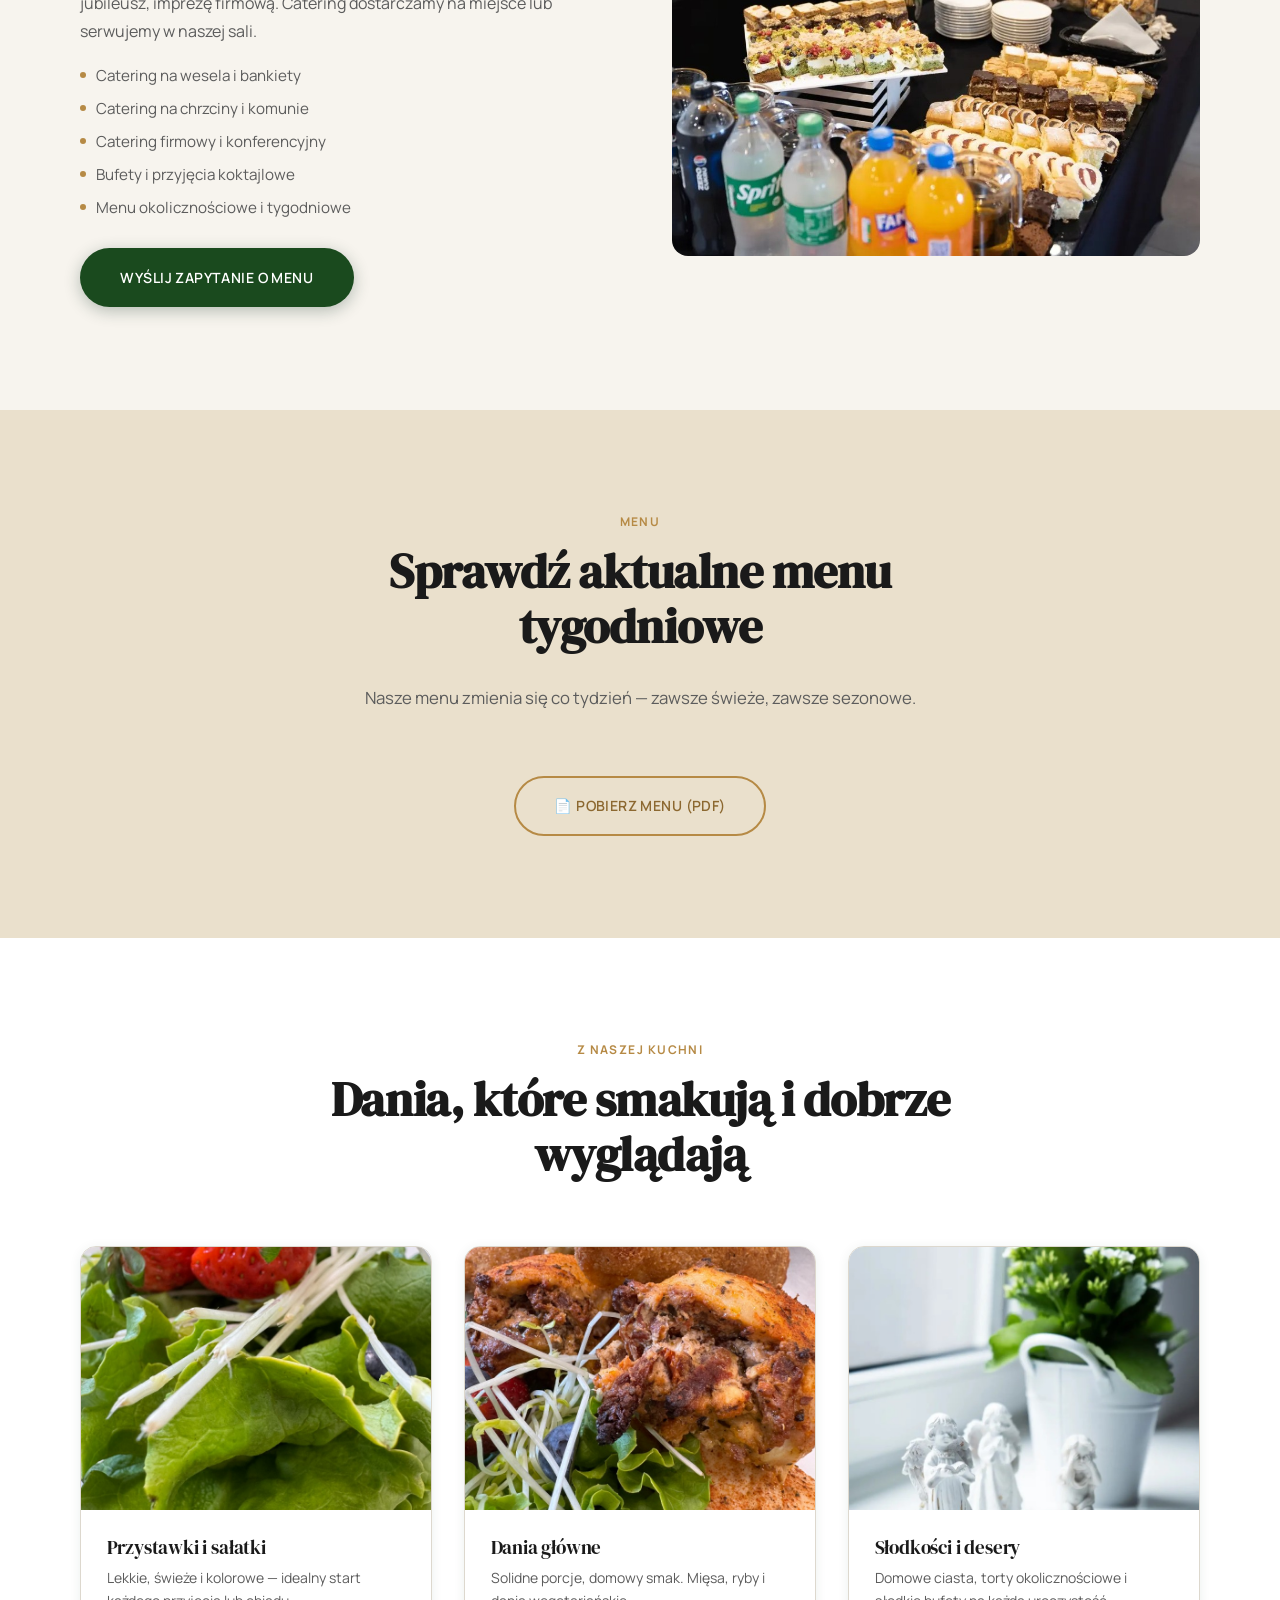
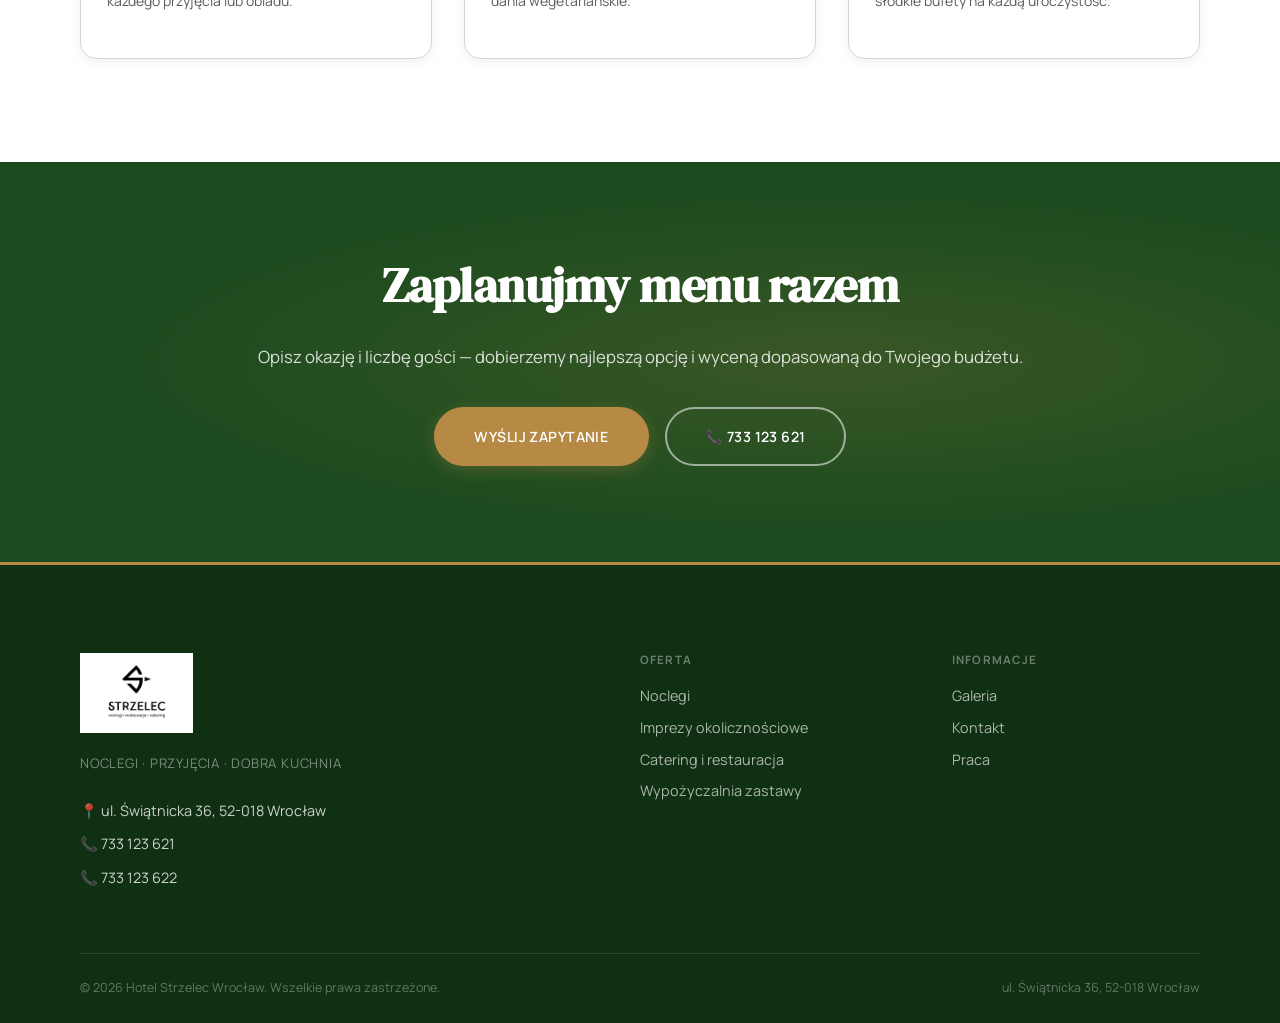
==== commit 9d303181: "Stopka: logo z białym tłem i czarnym napisem Co-authored-by: Cursor <cursoragent@cursor.com>" ====
--- a/catering.html
+++ b/catering.html
@@ -163,7 +163,7 @@
     <div class="container">
       <div class="footer-grid">
         <div class="footer-brand">
-          <img src="assets/img/logo-green.png" alt="Logo Hotel Strzelec" class="footer-logo">
+          <img src="assets/img/logo-black.png" alt="Logo Hotel Strzelec" class="footer-logo">
           <div class="footer-tagline">noclegi · przyjęcia · dobra kuchnia</div>
           <div class="footer-contact">
             <a href="https://www.google.com/maps/dir/?api=1&destination=ul.+%C5%9Awi%C4%85tnicka+36+Wroc%C5%82aw" target="_blank" rel="noopener">📍 ul. Świątnicka 36, 52-018 Wrocław</a>
